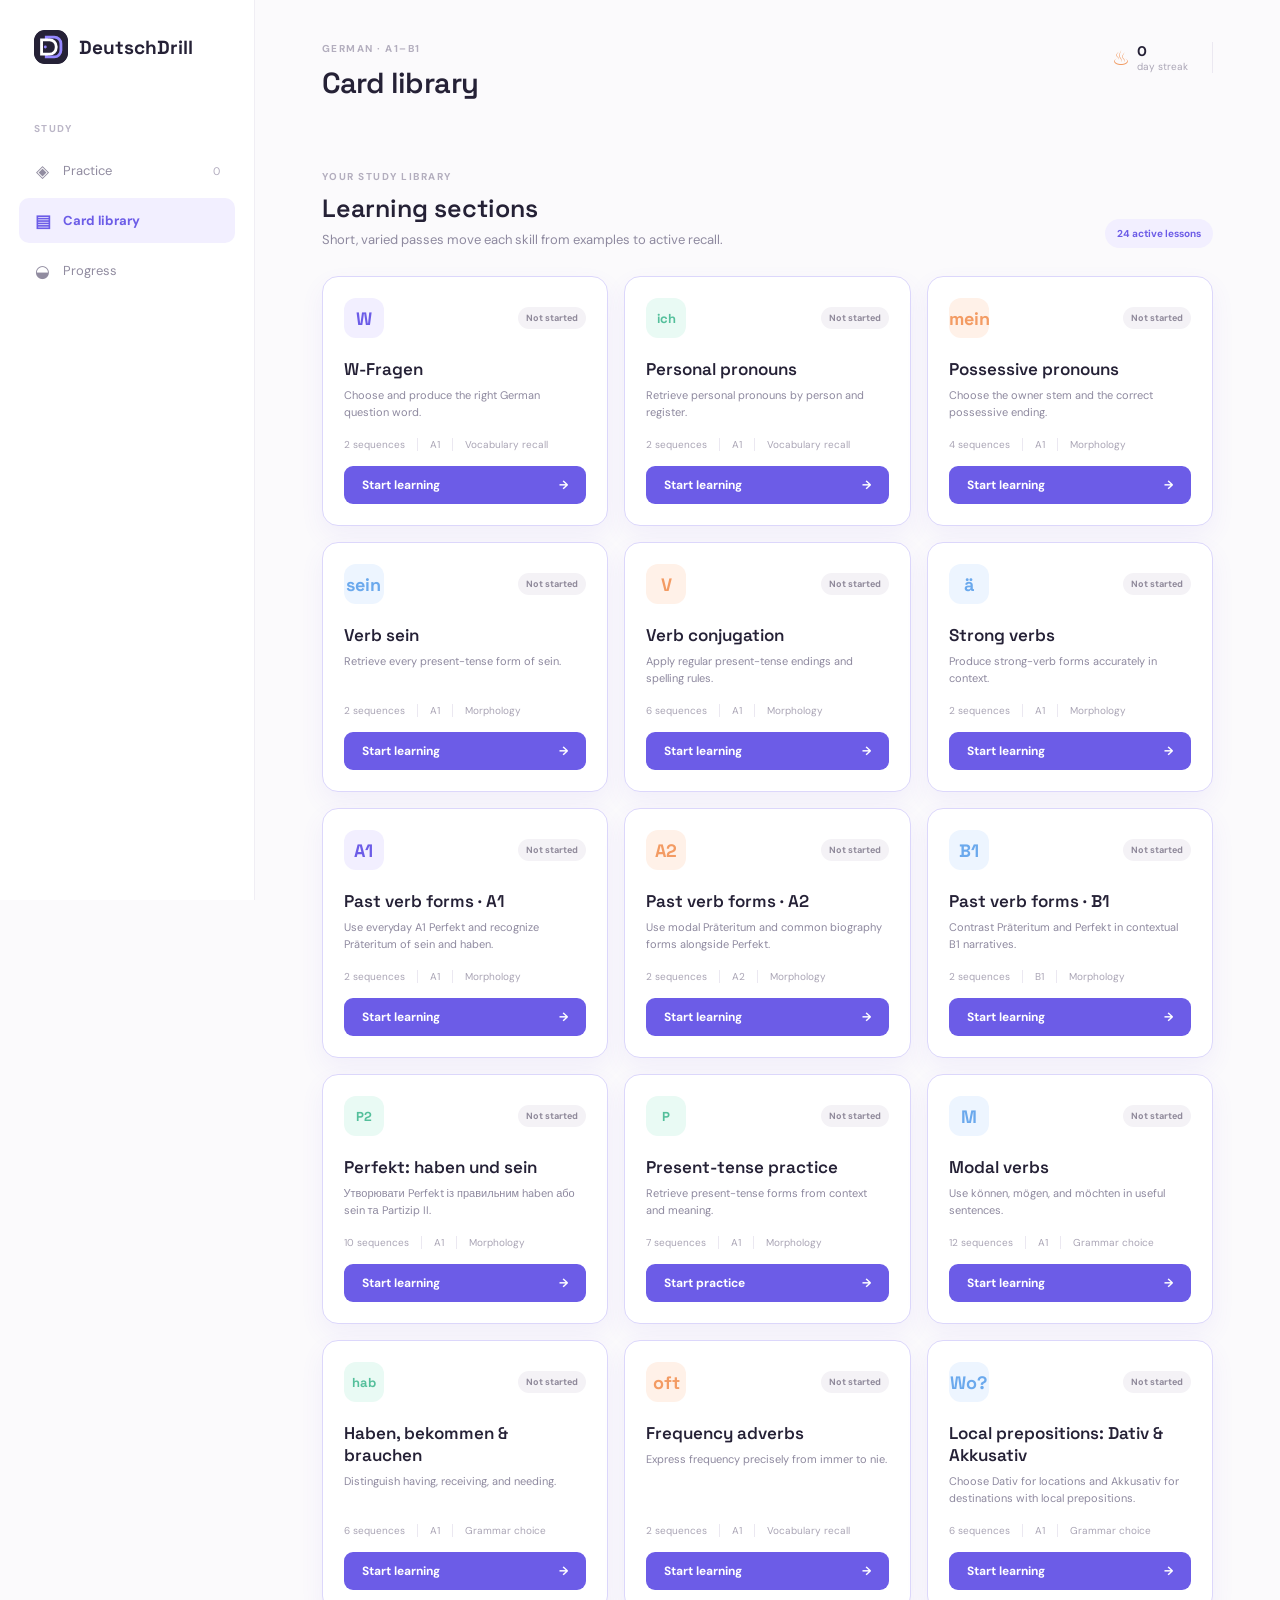
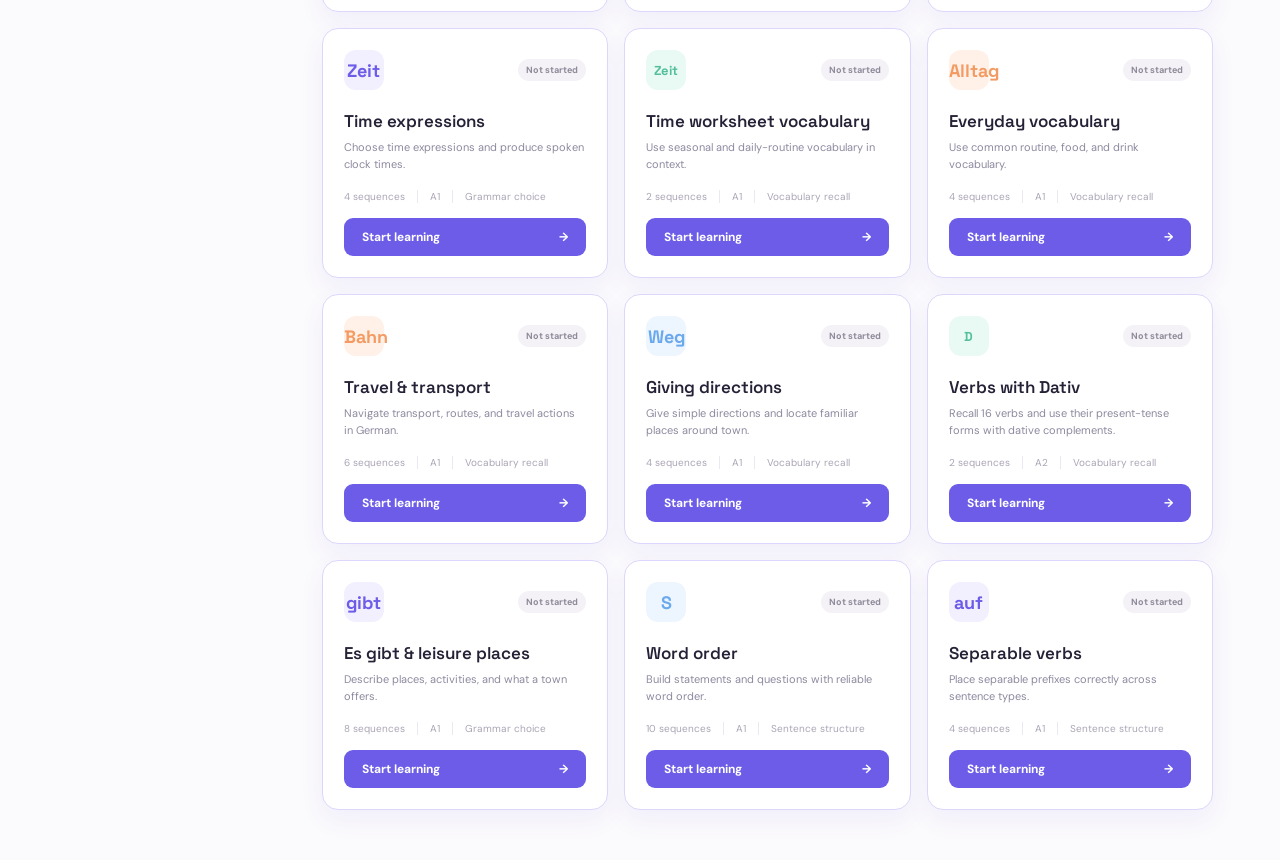
==== index.html @ e643581a "Implement focused lesson workspace Put cards first with compact lesson context, collapsible rules an" ====
<!doctype html>
<html lang="en">
<head>
  <meta charset="UTF-8">
  <meta name="viewport" content="width=device-width, initial-scale=1.0">
  <title>DeutschDrill · German recall practice</title>
  <link rel="icon" href="assets/deutschdrill-mark.svg" type="image/svg+xml">
  <link rel="preconnect" href="https://fonts.googleapis.com">
  <link rel="preconnect" href="https://fonts.gstatic.com" crossorigin>
  <link href="https://fonts.googleapis.com/css2?family=DM+Sans:wght@400;500;600;700&family=Space+Grotesk:wght@500;600;700&display=swap" rel="stylesheet">
  <link rel="stylesheet" href="styles.css">
  <link rel="stylesheet" href="lesson-journey.css">
</head>
<body>
  <div class="app-shell">
    <aside class="sidebar">
      <a class="brand" href="#" aria-label="DeutschDrill home">
        <img class="brand-mark" src="assets/deutschdrill-mark.svg" alt="">
        <span>DeutschDrill</span>
      </a>
      <div class="sidebar-label">Study</div>
      <nav class="nav">
        <button class="nav-item" data-view="practice"><span class="nav-icon">◈</span> Practice <span class="nav-count">0</span></button>
        <button class="nav-item active" data-view="library"><span class="nav-icon">▤</span> Card library</button>
        <button class="nav-item" data-view="progress"><span class="nav-icon">◒</span> Progress</button>
      </nav>
    </aside>

    <main class="main-content">
      <header class="topbar">
        <div>
          <p class="eyebrow">GERMAN · A1–B1</p>
          <h1 id="page-title" tabindex="-1">Card library</h1>
        </div>
        <div class="top-actions">
          <div class="streak"><span>♨</span><strong id="streak">0</strong><small>day streak</small></div>
        </div>
      </header>
      <p class="sync-status" id="sync-status" role="status" aria-live="polite" hidden></p>

      <section id="practice-view" class="view hidden">
        <!-- Focus room: the card leads; lesson context stays compact, with optional
             rules and chapter navigation. All lessons share the same study flow. -->
        <header class="lesson-topbar">
          <a class="brand" id="lesson-home" href="#" aria-label="DeutschDrill card library">
            <img class="brand-mark" src="assets/deutschdrill-mark.svg" alt="">
            <span>DeutschDrill</span>
          </a>
          <div class="lesson-identity">
            <h1 id="deck-label">W-Fragen</h1>
            <p id="lesson-chapter-count"></p>
          </div>
          <button class="lesson-library-button" id="lesson-library" type="button"><span aria-hidden="true">←</span> Library</button>
        </header>
        <div class="lesson-focus">
          <header class="lesson-journey" aria-label="Lesson progress">
            <div class="journey-top">
              <h2 id="lesson-path-title"><span id="lesson-chapter-label"></span></h2>
              <span class="lesson-phase" id="lesson-phase-label"></span>
            </div>
            <p id="stage-objective"></p>
          </header>
          <section class="card-stage" aria-label="Current card">
            <div class="card-toolbar">
              <div class="journey-card-progress">
                <span id="session-progress-label">Card 0 of 0</span>
                <div class="progress-track" role="progressbar" aria-labelledby="session-progress-label" aria-valuemin="0" aria-valuemax="12" aria-valuenow="0"><i id="session-progress"></i></div>
              </div>
              <p class="journey-tally" id="lesson-step-count"></p>
            </div>
            <article class="flashcard" id="flashcard" tabindex="0" aria-label="Flashcard">
              <div class="card-top">
                <span id="category-label">QUESTION WORD</span>
                <div class="card-tools">
                  <button class="guide-toggle" id="guide-toggle" type="button" aria-controls="deck-guide" aria-expanded="false" hidden><span id="deck-guide-toggle-label">Rules</span><span class="guide-chevron" aria-hidden="true">+</span></button>
                  <button class="bookmark" id="bookmark" type="button" aria-label="Bookmark card" aria-pressed="false">♡</button>
                </div>
              </div>
              <section class="deck-guide" id="deck-guide" hidden aria-labelledby="deck-guide-title">
                <details id="deck-guide-disclosure">
                  <summary class="guide-summary" tabindex="-1">Rules</summary>
                  <div class="guide-content">
                    <span class="guide-title" id="deck-guide-title" role="heading" aria-level="3"></span>
                    <p class="guide-intro" id="deck-guide-intro"></p>
                    <p class="guide-answer-note" id="guide-answer-note" hidden>Examples that reveal this answer are hidden until you check.</p>
                    <div class="guide-rules-heading">
                      <span>Основні правила</span>
                      <span class="guide-rule-count" id="deck-guide-count"></span>
                    </div>
                    <ul id="deck-guide-rules" aria-label="Основні граматичні правила"></ul>
                  </div>
                </details>
              </section>
              <div class="card-body">
                <div class="w-badge" id="w-badge" hidden></div>
                <figure class="location-illustration" id="location-illustration" hidden aria-hidden="true">
                  <svg id="location-illustration-art" viewBox="0 0 240 128" focusable="false"></svg>
                </figure>
                <h3 id="question-word">Warum?</h3>
                <p class="translation" id="translation">Why?</p>
                <p class="prompt-support" id="prompt-support" hidden></p>
                <p class="feedback-outcome" id="feedback-outcome" hidden role="status" aria-live="polite">
                  <strong id="feedback-title"></strong>
                  <span id="feedback-detail"></span>
                </p>
                <div class="original-question" id="original-question" hidden>
                  <span class="answer-label">Original prompt</span>
                  <strong id="original-question-text"></strong>
                </div>
                <div class="answer" id="answer">
                  <details class="feedback-context" id="feedback-context">
                    <summary><span class="answer-label" id="example-label">Example sentence</span><span class="context-action" aria-hidden="true">Show</span></summary>
                    <div class="answer-content">
                      <small class="answer-meaning" id="answer-translation"></small>
                      <strong id="example">Warum fährst du heute mit dem Bus?</strong>
                      <small id="example-translation">Чому ти сьогодні їдеш автобусом?</small>
                    </div>
                  </details>
                </div>
                <div class="verification-panel" id="verification-panel">
                  <label class="answer-label" id="verification-label" for="verification-input">Write the German answer</label>
                  <div class="correction-display" id="correction-display" hidden aria-label="Answer corrections">
                    <span class="answer-label">Your answer</span>
                    <div class="correction-text" id="correction-text"></div>
                  </div>
                  <input id="verification-input" type="text" autocomplete="off" placeholder="Type the German answer...">
                  <button class="check-button" id="check-button" type="button">Check answer</button>
                  <p class="verification-feedback" id="verification-feedback" role="status"></p>
                  <p class="feedback-explanation" id="feedback-explanation" hidden></p>
                </div>
              </div>
              <div class="flip-hint" id="flip-hint"><span>→</span> Example sentence shown below</div>
            </article>
            <div class="study-actions" id="study-actions">
              <button class="previous-button" id="previous-button" type="button"><span aria-hidden="true">←</span> Previous</button>
              <button class="continue-button" id="continue-button" type="button">Next card <span>→</span></button>
            </div>
            <p class="keyboard-hint" id="lesson-keyboard-hint"></p>
            <details class="lesson-outline" id="lesson-outline">
              <summary>Lesson outline <span id="lesson-outline-count"></span><span class="outline-chevron" aria-hidden="true">+</span></summary>
              <ol class="journey-rail" id="lesson-steps" aria-label="Lesson chapters"></ol>
              <div class="practice-portion" id="practice-portion" hidden>
                <span id="practice-portion-note"></span>
                <button id="new-practice-portion" type="button">New pass <span aria-hidden="true">↻</span></button>
              </div>
            </details>
          </section>
        </div>
      </section>

      <section id="library-view" class="view">
        <div class="library-header"><div><p class="eyebrow">YOUR STUDY LIBRARY</p><h2>Learning sections</h2><p>Short, varied passes move each skill from examples to active recall.</p></div><span class="library-total" id="library-total"></span></div>
        <div class="section-grid" id="section-grid"></div>
      </section>
      <section id="progress-view" class="view hidden" aria-labelledby="progress-heading">
        <div class="progress-header">
          <div>
            <p class="eyebrow">YOUR LEARNING RHYTHM</p>
            <h2 id="progress-heading">Progress overview</h2>
            <p>Use your last practice and accuracy to choose what to retrieve again.</p>
          </div>
        </div>
        <div class="progress-metrics" aria-label="Overall progress">
          <article><strong id="progress-accuracy">0%</strong><span>overall accuracy</span></article>
          <article><strong id="progress-streak">0</strong><span>day streak</span></article>
          <article><strong id="progress-reviewed">0</strong><span>answers this week</span></article>
        </div>
        <section class="review-focus" aria-labelledby="review-focus-heading">
          <div>
            <p class="eyebrow">RETRIEVAL PRACTICE</p>
            <h3 id="review-focus-heading">Choose your next review</h3>
            <p id="review-focus-message"></p>
          </div>
          <button class="primary-button" id="review-focus-button" type="button"></button>
        </section>
        <section class="lesson-progress-section" aria-labelledby="lesson-progress-heading">
          <div class="progress-section-heading">
            <div><p class="eyebrow">BY LESSON</p><h3 id="lesson-progress-heading">Your lesson history</h3></div>
            <span id="lesson-history-note"></span>
          </div>
          <div class="lesson-progress-list" id="lesson-progress-list"></div>
        </section>
        <aside class="progress-method" aria-labelledby="progress-method-heading">
          <span aria-hidden="true">✦</span>
          <div><h3 id="progress-method-heading">Study smarter</h3><p>Prioritize a short test on the lesson with the lowest accuracy, then mix in one stronger lesson. Spaced retrieval and interleaving strengthen recall better than rereading.</p></div>
        </aside>
      </section>
    </main>
  </div>
  <div class="celebration" id="celebration" hidden role="dialog" aria-modal="true" aria-labelledby="celebration-title" aria-describedby="celebration-message">
    <div class="celebration-card" tabindex="-1">
      <span class="celebration-icon">✦</span>
      <strong id="celebration-title">Sequence complete!</strong>
      <span id="celebration-message">Great work — every card is done.</span>
      <span class="completion-stats" id="completion-stats"></span>
      <div class="completion-actions">
        <button class="primary-button" id="completion-primary" type="button"></button>
        <button class="secondary-button" id="completion-secondary" type="button">Repeat with new examples</button>
        <button class="text-button" id="completion-library" type="button">Return to library</button>
      </div>
    </div>
    <div class="confetti" id="confetti" aria-hidden="true"></div>
  </div>
  <script src="script.js"></script>
  <script src="app.js"></script>
</body>
</html>
---- styles.css ----
:root{--ink:#252136;--muted:#8e899f;--line:#ebe8f1;--purple:#6c5ce7;--lavender:#f2efff;--orange:#f39b63;--green:#54bf9b;--blue:#6ba9ed}
*{box-sizing:border-box}body{margin:0;background:#fbfafc;color:var(--ink);font-family:"DM Sans",sans-serif}button{font:inherit;border:0;background:none;color:inherit;cursor:pointer}.app-shell{display:flex;min-height:100vh}.sidebar{width:255px;background:#fff;border-right:1px solid #f0eef4;padding:30px 19px 20px;display:flex;flex-direction:column;flex-shrink:0}.brand{display:flex;align-items:center;gap:11px;text-decoration:none;color:var(--ink);font:700 19px "Space Grotesk";margin:0 15px 58px}.brand-mark{background:var(--ink);color:#fff;width:34px;height:34px;border-radius:11px;display:grid;place-items:center;font-size:20px}.brand-mark span{color:#9587ff}.sidebar-label{font-size:10px;letter-spacing:1.3px;color:#bbb6c7;font-weight:700;margin:0 15px 13px;text-transform:uppercase}.nav{display:grid;gap:5px}.nav-item,.deck-item{height:45px;display:flex;align-items:center;gap:12px;padding:0 15px;border-radius:10px;color:#918ca0;font-size:13px;text-align:left}.nav-item.active{background:var(--lavender);color:var(--purple);font-weight:700}.nav-icon{font-size:17px;width:17px;text-align:center}.nav-count{margin-left:auto;color:#b3adbf;font-size:11px}.decks-label{margin-top:40px}.deck-list{display:grid;gap:6px}.deck-item{padding-left:15px;gap:10px}.deck-item.active{color:var(--ink);font-weight:600}.deck-item span{margin-left:auto;color:#b5b0bd;font-size:11px}.dot{width:8px;height:8px;border-radius:50%;display:inline-block;flex:none}.dot-purple{background:#8174ed}.dot-orange{background:var(--orange)}.dot-blue{background:var(--blue)}.dot-green{background:var(--green)}.sidebar-tip{background:#faf8ff;border:1px solid #eeeaff;border-radius:14px;padding:15px 14px;margin:42px 7px 22px;color:#6f6a7f}.tip-icon{color:#9587f1;font-size:18px;margin-bottom:8px}.sidebar-tip strong{font-size:12px}.sidebar-tip p{font-size:11px;line-height:1.45;margin:5px 0 0;color:#aaa5b5}.profile{border-top:1px solid var(--line);padding:18px 7px 0;display:flex;align-items:center;gap:10px;margin-top:auto}.avatar{background:#f6b48d;color:#fff;width:32px;height:32px;border-radius:50%;display:grid;place-items:center;font-size:11px;font-weight:700}.profile strong{display:block;font-size:12px}.profile small{font-size:10px;color:#aaa5b5}.more{margin-left:auto;color:#aaa5b5;letter-spacing:2px}.main-content{width:min(1220px,calc(100% - 255px));margin:0 auto;padding:42px 5.2vw 50px}.topbar{display:flex;justify-content:space-between;align-items:flex-start}.eyebrow{font-size:10px;letter-spacing:1.5px;color:#b3aebe;font-weight:700;margin:0 0 9px}.topbar h1{font:600 29px "Space Grotesk";margin:0;letter-spacing:-.6px}.top-actions{display:flex;align-items:center;gap:24px}.streak{display:grid;grid-template-columns:auto auto;column-gap:7px;align-items:center;border-right:1px solid var(--line);padding-right:24px}.streak span{color:#f19a62;font-size:20px;grid-row:span 2}.streak strong{font-size:14px}.streak small{color:#aaa5b5;font-size:10px}.icon-button{position:relative;font-size:22px;color:#aaa5b5}.icon-button b{position:absolute;background:#ee8872;width:5px;height:5px;border-radius:50%;right:0;top:2px}.avatar.small{border:0;width:35px;height:35px}#practice-view{margin-top:28px}.progress-track{height:5px;border-radius:8px;background:#eeecf4;overflow:hidden}.progress-track i{display:block;width:0;height:100%;background:var(--purple);border-radius:8px;transition:width .3s}.study-grid{display:grid;grid-template-columns:minmax(0,1fr) 270px;gap:75px;align-items:start}.stage-tools{display:flex;align-items:center;gap:10px}.direction-select{border:1px solid #e1ddef;border-radius:8px;padding:7px 8px;color:#7367d5;background:#fff;font:600 10px "DM Sans";outline:none}.mode-toggle{border:1px solid #dcd7fb;border-radius:8px;padding:7px 10px;color:var(--purple);font-size:10px;font-weight:700}.mode-toggle.active{background:var(--purple);color:#fff}.pill{background:var(--lavender);color:#7367d5;border-radius:20px;padding:7px 11px;font-size:11px;font-weight:700;display:flex;align-items:center;gap:7px}.card-number{font:600 13px "Space Grotesk";color:#6d6780}.card-number em{font-style:normal;color:#b8b3c0;font-weight:500}.flashcard{background:white;border:1px solid #ece9f1;border-radius:19px;min-height:390px;box-shadow:0 12px 35px rgba(55,41,87,.04);padding:25px 29px 19px;display:flex;flex-direction:column;outline:none;transition:transform .2s}.flashcard:focus{border-color:#c8c0fa}.flashcard:focus-visible,.rating-buttons button:focus-visible,.check-button:focus-visible,.mode-toggle:focus-visible,.direction-select:focus-visible{outline:3px solid #c9c1ff;outline-offset:3px}.flashcard.flipped .answer{opacity:1;transform:translateY(0)}.flashcard.flipped .flip-hint{color:var(--purple)}.card-top{display:flex;justify-content:space-between;color:#b5afbf;font-size:10px;letter-spacing:1.2px;font-weight:700}.bookmark{font-size:22px;line-height:10px;color:#bbb5c6;cursor:pointer}.bookmark.saved{color:var(--purple)}.card-body{text-align:center;margin:auto 0}.w-badge{background:#f0edff;color:#796be4;width:45px;height:45px;border-radius:14px;display:grid;place-items:center;font:700 22px "Space Grotesk";margin:0 auto 18px}.card-body h3{font:600 38px "Space Grotesk";margin:0 0 6px;letter-spacing:-1.2px}.translation{color:#aaa5b5;margin:0;font-size:14px}.answer{opacity:0;transform:translateY(8px);transition:.25s;margin:23px auto 0;border-top:1px solid #f0eef3;padding-top:17px;max-width:390px}.answer-label{font-size:10px;text-transform:uppercase;letter-spacing:1px;color:#b3acbf;display:block;margin-bottom:8px}.answer strong{display:block;font-size:14px;font-weight:600}.answer small{display:block;color:#aaa5b5;font-size:11px;margin-top:5px}.verification-panel{display:none;margin:23px auto 0;border-top:1px solid #f0eef3;padding-top:17px;max-width:390px}.verification-panel.visible{display:block}.verification-panel input{display:block;width:100%;border:1px solid #e4e0eb;border-radius:8px;padding:10px 11px;color:var(--ink);font:13px "DM Sans";outline:none}.verification-panel input:focus{border-color:#a69bf1}.check-button{margin-top:9px;background:var(--purple);color:#fff;border-radius:8px;padding:9px 14px;font-size:11px;font-weight:700}.verification-feedback{min-height:16px;margin:9px 0 0;font-size:11px;font-weight:600}.verification-feedback.correct{color:#238d68;background:#e7faf2;border:1px solid #b8ecd8;border-radius:9px;padding:11px 12px;box-shadow:0 4px 12px rgba(84,191,155,.14)}.verification-feedback.incorrect{color:#df796c;background:#fff1ee;border:1px solid #f5d0c8;border-radius:9px;padding:9px 12px}.flip-hint{border-top:1px solid #f4f2f6;padding-top:17px;text-align:center;color:#bbb5c5;font-size:11px}.flip-hint span{font-size:17px;vertical-align:-1px;margin-right:5px}.flip-hint kbd{float:right}.rating{text-align:center;margin-top:24px}.rating>p{color:#aaa5b5;font-size:11px;margin:0 0 11px}.rating-buttons{display:flex;gap:9px;justify-content:center}.rating-buttons button{background:#fff;border:1px solid var(--line);border-radius:10px;width:88px;height:62px;display:grid;grid-template-columns:22px 1fr;align-items:center;text-align:left;padding:7px 9px;transition:.2s}.rating-buttons button:hover{border-color:#c4bdf7;transform:translateY(-2px)}.rating-buttons span{grid-row:span 2;font-size:17px;color:#a19baa}.rating-buttons strong{font-size:11px}.rating-buttons small{color:#b4aebc;font-size:9px}.keyboard-hint{text-align:center;color:#aaa5b5;font-size:10px;margin-top:24px}.keyboard-hint kbd,.flip-hint kbd{border:1px solid #e3e0e8;border-radius:4px;padding:2px 5px;margin:0 5px;color:#9e98aa;font-size:9px}.insights{padding-top:0}.section-title{display:flex;align-items:center;justify-content:space-between;margin:0 0 14px}.section-title h3{font:600 14px "Space Grotesk";margin:0}.section-title button{color:#aaa5b5;font-size:10px}.stats-card,.activity-card{background:#fff;border:1px solid #eeeaf2;border-radius:14px;padding:16px;margin-bottom:30px}.stat{display:flex;align-items:center;gap:12px;padding:8px 0}.stat+.stat{border-top:1px solid #f2f0f5}.stat-icon{width:31px;height:31px;border-radius:10px;display:grid;place-items:center;font-size:15px}.stat-icon.purple{background:#f0edff;color:var(--purple)}.stat-icon.orange{background:#fff1e8;color:var(--orange)}.stat-icon.green{background:#e9faf4;color:var(--green)}.stat strong{font:600 16px "Space Grotesk";display:block}.stat small{font-size:10px;color:#aaa5b5}.chart-labels{display:flex;justify-content:space-between;align-items:end}.chart-labels span{font-size:11px;color:#aaa5b5}.chart-labels strong{font:600 21px "Space Grotesk"}.chart-labels small{font:400 10px "DM Sans";color:#aaa5b5}.chart{height:115px;display:flex;align-items:end;justify-content:space-around;padding-top:18px;gap:7px}.bar{width:14px;height:8%;min-height:4px;background:#e6e2fb;border-radius:5px 5px 2px 2px;position:relative;transition:height .25s}.bar.today{background:var(--purple)}.bar i{position:absolute;top:calc(100% + 8px);left:50%;transform:translateX(-50%);font-style:normal;font-size:8px;color:#b0aab7}.activity-card{padding-bottom:30px}.tip-card{display:flex;gap:12px;background:#fff8ef;border-radius:13px;padding:15px 14px}.tip-card>span{color:#f1a264;font-size:18px}.tip-card strong{font-size:11px}.tip-card p{margin:4px 0 0;color:#9d938c;font-size:10px;line-height:1.45}.hidden{display:none!important}.empty-view{background:#fff;border:1px solid var(--line);border-radius:20px;text-align:center;padding:100px 20px;margin-top:70px}.big-icon{display:grid;place-items:center;margin:auto;width:55px;height:55px;border-radius:16px;background:var(--lavender);color:var(--purple);font-size:25px}.empty-view h2{font:600 25px "Space Grotesk";margin:18px 0 8px}.empty-view p{color:var(--muted);font-size:13px}.primary-button{background:var(--purple);color:#fff;padding:11px 18px;border-radius:9px;font-size:12px;font-weight:700;margin-top:14px}.progress-summary{margin:25px auto 0;background:var(--lavender);width:120px;padding:15px;border-radius:12px}.progress-summary strong{display:block;font:700 24px "Space Grotesk";color:var(--purple)}.progress-summary span{font-size:10px;color:var(--muted)}@media(max-width:900px){.sidebar{width:205px}.main-content{width:calc(100% - 205px);padding:30px}.study-grid{gap:25px}}@media(max-width:700px){.sidebar{display:none}.main-content{width:100%;padding:25px 18px}.topbar h1{font-size:24px}.top-actions{gap:10px}.streak{padding-right:10px}.welcome-row{margin:45px 0 25px;display:block}.study-grid{display:block}.insights{margin-top:40px}.rating-buttons{gap:5px}.rating-buttons button{width:74px}.keyboard-hint{display:none}}
.library-header{display:flex;justify-content:space-between;align-items:end;margin:69px 0 28px}.library-header h2{font:600 25px "Space Grotesk";margin:0 0 7px}.library-header p:not(.eyebrow){font-size:13px;color:var(--muted);margin:0}.library-total{background:var(--lavender);color:var(--purple);border-radius:20px;padding:8px 12px;font-size:10px;font-weight:700}.section-grid{display:grid;grid-template-columns:repeat(3,minmax(0,1fr));gap:16px}.library-section{background:#fff;border:1px solid var(--line);border-radius:16px;padding:21px;min-height:0;display:flex;flex-direction:column}.library-section.featured{border-color:#dcd7fb;box-shadow:0 10px 25px rgba(108,92,231,.07)}.section-card-top{display:flex;align-items:center;justify-content:space-between}.section-icon{width:40px;height:40px;border-radius:12px;display:grid;place-items:center;font:700 18px "Space Grotesk"}.section-icon.purple{background:var(--lavender);color:var(--purple)}.section-icon.orange{background:#fff1e8;color:var(--orange)}.section-icon.blue{background:#edf5ff;color:var(--blue)}.available-badge,.soon-badge{font-size:9px;font-weight:700;border-radius:12px;padding:5px 8px}.available-badge{background:#e7faf2;color:#3caa83}.soon-badge{background:#f4f2f6;color:#aaa5b5}.library-section h3{font:600 17px "Space Grotesk";margin:20px 0 7px}.library-section p{color:var(--muted);font-size:11px;line-height:1.5;margin:0}.section-meta{display:flex;gap:12px;color:#aaa5b5;font-size:10px;margin-top:18px;padding-top:0}.section-meta span+span{border-left:1px solid var(--line);padding-left:12px}.library-section .primary-button{display:flex;justify-content:space-between;align-items:center;width:100%;margin-top:15px}.secondary-button{width:100%;background:#f6f4f8;color:#b4afbd;border-radius:9px;padding:11px 12px;font-size:11px;font-weight:700;margin-top:15px}@media(max-width:900px){.sidebar{width:205px}.main-content{width:calc(100% - 205px);padding:30px}.study-grid{gap:25px}}@media(max-width:700px){.sidebar{display:none}.main-content{width:100%;padding:25px 18px}.topbar h1{font-size:24px}.top-actions{gap:10px}.streak{padding-right:10px}.study-grid{display:block}.insights{margin-top:40px}.rating-buttons{gap:5px}.rating-buttons button{width:74px}.keyboard-hint{display:none}}
.progress-header{margin:55px 0 24px}.progress-header h2,.progress-section-heading h3{font:600 25px "Space Grotesk";margin:0 0 7px}.progress-header p:not(.eyebrow){margin:0;color:var(--muted);font-size:13px}.progress-metrics{display:grid;grid-template-columns:repeat(3,minmax(0,1fr));gap:14px}.progress-metrics article,.lesson-progress-card{background:#fff;border:1px solid var(--line);border-radius:15px}.progress-metrics article{padding:20px}.progress-metrics strong{display:block;font:600 28px "Space Grotesk";color:var(--purple)}.progress-metrics span{display:block;margin-top:4px;color:var(--muted);font-size:11px}.review-focus{display:flex;align-items:center;justify-content:space-between;gap:24px;margin:24px 0 34px;padding:22px 24px;background:linear-gradient(120deg,#f5f2ff,#fff);border:1px solid #ddd7fb;border-radius:17px}.review-focus h3{margin:0 0 5px;font:600 18px "Space Grotesk"}.review-focus p:not(.eyebrow){max-width:640px;margin:0;color:#706a7f;font-size:12px;line-height:1.5}.review-focus .primary-button{flex:none;margin:0;white-space:nowrap}.lesson-progress-section{margin-bottom:24px}.progress-section-heading{display:flex;align-items:end;justify-content:space-between;gap:16px;margin-bottom:14px}.progress-section-heading h3{font-size:18px}.progress-section-heading>span{color:#aaa4b5;font-size:10px;font-weight:600;text-align:right}.lesson-progress-list{display:grid;gap:10px}.lesson-progress-card{display:grid;grid-template-columns:minmax(180px,1fr) minmax(190px,auto) auto;align-items:center;gap:24px;padding:17px 19px}.lesson-progress-card h4{margin:0 0 4px;font:600 15px "Space Grotesk"}.lesson-last-practice{color:var(--muted);font-size:10px}.lesson-progress-details{display:grid;grid-template-columns:auto auto;column-gap:7px;align-items:baseline;min-width:190px}.lesson-progress-details strong{grid-row:span 2;font:600 22px "Space Grotesk";color:var(--purple)}.lesson-progress-details span{color:var(--muted);font-size:10px}.lesson-review-button{padding:8px 11px;border:1px solid #dcd7fb;border-radius:8px;color:var(--purple);font-size:10px;font-weight:700;white-space:nowrap}.lesson-review-button:hover{background:var(--lavender)}.lesson-review-button:focus-visible,.review-focus .primary-button:focus-visible{outline:3px solid #c9c1ff;outline-offset:3px}.progress-method{display:flex;gap:12px;padding:17px 18px;background:#fff8ef;border-radius:14px;color:#9d938c}.progress-method>span{color:#f1a264;font-size:19px}.progress-method h3{margin:0 0 3px;color:#695f57;font-size:12px}.progress-method p{margin:0;font-size:11px;line-height:1.5}@media(max-width:700px){.progress-header{margin-top:40px}.progress-metrics{grid-template-columns:1fr}.review-focus{display:block}.review-focus .primary-button{margin-top:14px}.progress-section-heading{align-items:start;display:block}.progress-section-heading>span{display:block;margin-top:5px;text-align:left}.lesson-progress-card{grid-template-columns:1fr;gap:12px}.lesson-progress-details{min-width:0}.lesson-review-button{justify-self:start}}
.section-icon.green{background:#e9faf4;color:var(--green);font-size:13px}.available-badge,.soon-badge{font-size:9px;font-weight:700;border-radius:12px;padding:5px 8px}.available-badge{background:#e7faf2;color:#3caa83}.soon-badge{background:#f4f2f6;color:#aaa5b5}.library-section h3{font:600 17px "Space Grotesk";margin:20px 0 7px}.library-section p{color:var(--muted);font-size:11px;line-height:1.5;margin:0}.section-meta{display:flex;gap:12px;color:#aaa5b5;font-size:10px;margin-top:18px;padding-top:0}.section-meta span+span{border-left:1px solid var(--line);padding-left:12px}.library-section .primary-button{display:flex;justify-content:space-between;align-items:center;width:100%;margin-top:15px}.secondary-button{width:100%;background:#f6f4f8;color:#b4afbd;border-radius:9px;padding:11px 12px;font-size:11px;font-weight:700;margin-top:15px}@media(max-width:900px){.sidebar{width:205px}.main-content{width:calc(100% - 205px);padding:30px}.study-grid{gap:25px}}@media(max-width:700px){.sidebar{display:none}.main-content{width:100%;padding:25px 18px}.topbar h1{font-size:24px}.top-actions{gap:10px}.streak{padding-right:10px}.study-grid{display:block}.insights{margin-top:40px}.rating-buttons{gap:5px}.rating-buttons button{width:74px}.keyboard-hint{display:none}}
.review-answer-button{margin-top:8px;color:var(--purple);font-size:11px;font-weight:700;text-decoration:underline;text-underline-offset:3px}.review-answer-button[hidden]{display:none}.flip-hint span{font-size:17px;vertical-align:-1px;margin-right:5px}.flip-hint kbd{float:right}.rating{text-align:center;margin-top:24px}.rating>p{color:#aaa5b5;font-size:11px;margin:0 0 11px}.rating-buttons{display:flex;gap:9px;justify-content:center}.rating-buttons button{background:#fff;border:1px solid var(--line);border-radius:10px;width:88px;height:62px;display:grid;grid-template-columns:22px 1fr;align-items:center;text-align:left;padding:7px 9px;transition:.2s}.rating-buttons button:hover{border-color:#c4bdf7;transform:translateY(-2px)}.rating-buttons span{grid-row:span 2;font-size:17px;color:#a19baa}.rating-buttons strong{font-size:11px}.rating-buttons small{color:#b4aebc;font-size:9px}.keyboard-hint{text-align:center;color:#aaa5b5;font-size:10px;margin-top:24px}.keyboard-hint kbd,.flip-hint kbd{border:1px solid #e3e0e8;border-radius:4px;padding:2px 5px;margin:0 5px;color:#9e98aa;font-size:9px}.insights{padding-top:0;align-self:start}.section-title{display:flex;align-items:center;justify-content:space-between;margin:0 0 14px}.section-title h3{font:600 14px "Space Grotesk";margin:0}.section-title button{color:#aaa5b5;font-size:10px}.stats-card,.activity-card{background:#fff;border:1px solid #eeeaf2;border-radius:14px;padding:16px;margin-bottom:30px}.stat{display:flex;align-items:center;gap:12px;padding:8px 0}.stat+.stat{border-top:1px solid #f2f0f5}.stat-icon{width:31px;height:31px;border-radius:10px;display:grid;place-items:center;font-size:15px}.stat-icon.purple{background:#f0edff;color:var(--purple)}.stat-icon.orange{background:#fff1e8;color:var(--orange)}.stat-icon.green{background:#e9faf4;color:var(--green)}.stat strong{font:600 16px "Space Grotesk";display:block}.stat small{font-size:10px;color:#aaa5b5}.chart-labels{display:flex;justify-content:space-between;align-items:end}.chart-labels span{font-size:11px;color:#aaa5b5}.chart-labels strong{font:600 21px "Space Grotesk"}.chart-labels small{font:400 10px "DM Sans";color:#aaa5b5}.chart{height:115px;display:flex;align-items:end;justify-content:space-around;padding-top:18px;gap:7px}.bar{width:14px;background:#e6e2fb;border-radius:5px 5px 2px 2px;position:relative}.bar.today{background:var(--purple)}.bar i{position:absolute;top:calc(100% + 8px);left:50%;transform:translateX(-50%);font-style:normal;font-size:8px;color:#b0aab7}.tip-card{display:flex;gap:12px;background:#fff8ef;border-radius:13px;padding:15px 14px}.tip-card>span{color:#f1a264;font-size:18px}.tip-card strong{font-size:11px}.tip-card p{margin:4px 0 0;color:#9d938c;font-size:10px;line-height:1.45}.hidden{display:none!important}.empty-view{background:#fff;border:1px solid var(--line);border-radius:20px;text-align:center;padding:100px 20px;margin-top:70px}.big-icon{display:grid;place-items:center;margin:auto;width:55px;height:55px;border-radius:16px;background:var(--lavender);color:var(--purple);font-size:25px}.empty-view h2{font:600 25px "Space Grotesk";margin:18px 0 8px}.empty-view p{color:var(--muted);font-size:13px}.primary-button{background:var(--purple);color:#fff;padding:11px 18px;border-radius:9px;font-size:12px;font-weight:700;margin-top:14px}.progress-summary{margin:25px auto 0;background:var(--lavender);width:120px;padding:15px;border-radius:12px}.progress-summary strong{display:block;font:700 24px "Space Grotesk";color:var(--purple)}.progress-summary span{font-size:10px;color:var(--muted)}@media(max-width:900px){.sidebar{width:205px}.main-content{width:calc(100% - 205px);padding:30px}.study-grid{gap:25px}}@media(max-width:700px){.sidebar{display:none}.main-content{width:100%;padding:25px 18px}.topbar h1{font-size:24px}.top-actions{gap:10px}.streak{padding-right:10px}.welcome-row{margin:45px 0 25px;display:block}.study-grid{display:block}.insights{margin-top:40px}.rating-buttons{gap:5px}.rating-buttons button{width:74px}.keyboard-hint{display:none}}
 .activity-card{padding-bottom:42px}
.celebration{position:fixed;inset:0;z-index:20;display:grid;place-items:center;background:rgba(37,33,54,.2);backdrop-filter:blur(4px);overflow:hidden}.celebration[hidden]{display:none}.celebration-card{position:relative;z-index:1;display:grid;gap:8px;min-width:270px;padding:28px 34px;border:1px solid rgba(255,255,255,.8);border-radius:20px;background:rgba(255,255,255,.94);box-shadow:0 20px 60px rgba(37,33,54,.2);text-align:center;animation:celebration-pop .55s cubic-bezier(.2,.8,.2,1) both}.celebration-card strong{font:600 22px "Space Grotesk"}.celebration-card>span:last-child{color:var(--muted);font-size:12px}.celebration-icon{display:grid;place-items:center;width:50px;height:50px;margin:0 auto 4px;border-radius:15px;background:var(--lavender);color:var(--purple);font-size:27px;animation:celebration-spin 1.1s ease-out both}.confetti{position:absolute;inset:0;pointer-events:none}.confetti-piece{position:absolute;top:-20px;left:var(--left);width:8px;height:14px;border-radius:2px;background:var(--color);opacity:0;animation:confetti-fall var(--duration) linear var(--delay) both;transform:rotate(var(--rotation))}@keyframes celebration-pop{from{opacity:0;transform:translateY(18px) scale(.9)}to{opacity:1;transform:translateY(0) scale(1)}}@keyframes celebration-spin{from{transform:rotate(-25deg) scale(.7)}to{transform:rotate(0) scale(1)}}@keyframes confetti-fall{0%{opacity:1;transform:translate3d(0,0,0) rotate(0)}100%{opacity:0;transform:translate3d(0,115vh,0) rotate(540deg)}}@media(prefers-reduced-motion:reduce){.celebration-card,.celebration-icon,.confetti-piece{animation-duration:.01ms!important;animation-iteration-count:1}}
.original-question{margin:17px auto 0;border-top:1px solid #f0eef3;padding-top:12px;max-width:390px}.original-question strong{display:block;font-size:14px;font-weight:600}
.deck-guide{position:relative;margin:0 0 18px;padding:22px 24px 21px;background:linear-gradient(135deg,#fff 0%,#fbfaff 100%);border:1px solid #e3def8;border-radius:18px;box-shadow:0 10px 28px rgba(108,92,231,.07);overflow:hidden}
.deck-guide::before{content:"";position:absolute;inset:0 auto 0 0;width:4px;background:linear-gradient(180deg,var(--purple),#9d92f2)}
.guide-heading{display:flex;align-items:center;gap:12px}
.guide-icon{display:grid;place-items:center;width:38px;height:38px;flex:none;border-radius:12px;background:var(--lavender);color:var(--purple);font-size:18px}
.guide-heading .eyebrow{margin:0 0 5px;color:#887be0;font-size:9px}
.deck-guide h2{margin:0;font:600 19px "Space Grotesk";letter-spacing:-.35px}
.guide-intro{max-width:650px;margin:16px 0 18px;color:#716b7e;font-size:12px;line-height:1.6}
.guide-rules-heading{display:flex;align-items:center;justify-content:space-between;margin-bottom:9px;color:#716b7e;font-size:10px;font-weight:700;letter-spacing:.7px;text-transform:uppercase}
.guide-rule-count{color:#aaa5b5;font-size:9px;font-weight:600;letter-spacing:0;text-transform:none}
#deck-guide-rules{display:grid;gap:8px;margin:0;padding:0;list-style:none}
#deck-guide-rules li{display:grid;grid-template-columns:28px minmax(0,1fr);align-items:start;gap:10px;padding:11px 12px;border:1px solid #eeeaf8;border-radius:11px;background:rgba(255,255,255,.78);color:#5f596c;font-size:11px;line-height:1.55}
.guide-rule-number{display:grid;place-items:center;width:25px;height:25px;border-radius:8px;background:#f0edff;color:var(--purple);font:700 10px "Space Grotesk"}
.guide-rule-text{padding-top:3px}
.guide-rule-text{display:grid;gap:5px;padding-top:1px}
.guide-rule-title{color:var(--ink);font-size:11px;font-weight:700}
.guide-rule-detail{color:#716b7e}
.guide-rule-formula{display:block;width:fit-content;max-width:100%;padding:5px 8px;border:1px solid #e3def8;border-radius:7px;background:#f7f4ff;color:#6659c9;font:600 10px/1.45 "DM Sans";overflow-wrap:anywhere}
@media(max-width:700px){.deck-guide{padding:19px 17px 17px}.deck-guide h2{font-size:17px}.guide-intro{margin:14px 0 16px;font-size:11px}.guide-rule-text{padding-top:2px}}.original-question strong{display:block;font-size:14px;font-weight:600}
.deck-guide{padding:0}
.deck-guide details{width:100%}
.guide-summary{display:flex;align-items:center;gap:12px;padding:18px 24px;cursor:pointer;list-style:none}
.guide-summary::-webkit-details-marker{display:none}
.guide-summary:focus-visible{outline:3px solid #c9c1ff;outline-offset:-3px;border-radius:17px}
.guide-heading{display:grid;gap:5px;min-width:0}
.guide-heading .eyebrow{margin:0}
.guide-title{font:600 19px "Space Grotesk";letter-spacing:-.35px}
.guide-summary-action{display:flex;align-items:center;gap:8px;margin-left:auto;flex:none;color:var(--purple);font-size:10px;font-weight:700}
.guide-chevron{display:grid;place-items:center;width:24px;height:24px;border:1px solid #dcd7fb;border-radius:7px;font-size:15px;line-height:1;transition:transform .2s ease}
.deck-guide details[open] .guide-chevron{transform:rotate(180deg)}
.guide-content{padding:0 24px 21px}
.deck-guide details[open] .guide-content{border-top:1px solid #eeeaf8}
@media(max-width:700px){.guide-summary{padding:16px 17px}.guide-content{padding:0 17px 17px}.guide-title{font-size:17px}.guide-summary-action{font-size:9px}.guide-summary-action .guide-chevron{width:22px;height:22px}}
@media(prefers-reduced-motion:reduce){.guide-chevron{transition:none}}.original-question strong{display:block;font-size:14px;font-weight:600}
.deck-guide{margin:0 0 15px;padding:19px 21px;background:#fff;border:1px solid #e5e0fa;border-radius:16px;box-shadow:0 8px 24px rgba(108,92,231,.05)}.deck-guide .eyebrow{margin-bottom:6px}.deck-guide h2{margin:0 0 6px;font:600 18px "Space Grotesk"}.deck-guide>p:not(.eyebrow){margin:0;color:var(--muted);font-size:12px;line-height:1.5}.deck-guide ul{display:grid;gap:7px;margin:14px 0 0;padding:0;list-style:none}.deck-guide li{position:relative;padding-left:16px;color:#625d70;font-size:11px;line-height:1.45}.deck-guide li::before{content:"";position:absolute;top:.5em;left:0;width:6px;height:6px;background:var(--purple);border-radius:50%}.original-question strong{display:block;font-size:14px;font-weight:600}
.correction-display{margin:9px auto 0;padding:11px 12px;border:1px solid #f5d0c8;border-radius:9px;background:#fffaf8;text-align:left;max-width:390px}.correction-display[hidden]{display:none}.correction-text{color:var(--ink);font-size:14px;line-height:1.8;overflow-wrap:anywhere}.correction-token{display:inline-block}.correction-token.same{color:#686273}.correction-token.wrong{color:#d96f68;text-decoration:line-through;text-decoration-thickness:2px;text-decoration-color:#e58b82}.correction-token.right{color:#238d68;font-weight:700;text-decoration:underline;text-decoration-thickness:1px;text-underline-offset:3px}.correction-change{display:inline-flex;align-items:center;gap:5px}.correction-arrow{color:#aaa1ae;font-size:11px}.correction-legend{display:flex;gap:12px;margin-top:7px;color:#aaa5b5;font-size:9px}.legend-wrong{color:#d96f68}.legend-right{color:#238d68}
.verification-panel .answer-label[hidden],.verification-panel input[hidden]{display:none}
.sidebar{position:sticky;top:0;align-self:flex-start;height:100vh;overflow-y:auto}
.feedback-outcome{display:grid;gap:3px;max-width:390px;margin:16px auto 0;padding:12px 14px;border:1px solid;border-radius:10px;text-align:left}
.feedback-outcome[hidden]{display:none}
.feedback-outcome strong{font-size:14px}
.feedback-outcome span{font-size:11px;line-height:1.45}
.feedback-outcome.correct{background:#e7faf2;border-color:#b8ecd8;color:#238d68}
.feedback-outcome.incorrect{background:#fff1ee;border-color:#f5d0c8;color:#bd5d55}
.flashcard .original-question{display:none}
.answer{margin-top:16px;padding-top:0;border-top:0}
.feedback-context{max-width:390px;margin:0 auto;text-align:left}
.feedback-context summary{display:flex;align-items:center;justify-content:space-between;gap:12px;cursor:pointer;list-style:none}
.feedback-context summary::-webkit-details-marker{display:none}
.feedback-context summary .answer-label{margin:0;color:#817b90}
.context-action{color:var(--purple);font-size:10px;font-weight:700}
.feedback-context[open] .context-action{font-size:0}
.feedback-context[open] .context-action::after{content:"Hide";font-size:10px}
.answer-content{margin-top:9px;padding:12px;border:1px solid #ece9f1;border-radius:9px;background:#fbfafc}
.answer-content .answer-meaning{margin:0 0 8px;color:#675bc8;font-size:11px;font-weight:700}
.answer-content strong{display:block;font-size:14px;font-weight:600}
.answer-content small{display:block;margin-top:5px;color:#817b90;font-size:11px}
#question-word{white-space:pre-line;text-align:center}
#question-word .practice-prompt-instruction,#question-word .practice-prompt-target{display:block}
#question-word .practice-prompt-instruction{font-size:22px;letter-spacing:-.4px;line-height:1.25}
#question-word .practice-prompt-target{margin-top:8px}
.verification-panel{margin-top:16px}
.correction-display{margin-top:0}
.check-button{width:100%;min-height:40px;margin-top:12px}
.verification-feedback[hidden]{display:none}
.feedback-explanation{margin:10px 0 0;color:#706a7f;font-size:11px;line-height:1.5;text-align:left}
.feedback-explanation{margin:10px 0 0;padding:10px 12px;border-left:3px solid #b8ecd8;border-radius:0 8px 8px 0;background:#f4fcf8;color:#396d5c;font-size:11px;line-height:1.45;text-align:left}.feedback-explanation[hidden]{display:none}
.stage-mode{border:1px solid #dcd7fb;border-radius:20px;padding:7px 10px;color:#7367d5;background:#f8f6ff;font-size:10px;font-weight:700;white-space:nowrap}.lesson-path{margin:0 0 16px;padding:18px 22px;background:#fff;border:1px solid #e8e3fb;border-radius:16px;box-shadow:0 8px 24px rgba(108,92,231,.04)}.lesson-path-heading{display:flex;align-items:start;justify-content:space-between;gap:18px}.lesson-path-heading h2{margin:0 0 5px;font:600 17px "Space Grotesk";letter-spacing:-.3px}.lesson-path-heading p:not(.eyebrow){margin:0;color:#817b90;font-size:11px;line-height:1.45;max-width:570px}.stage-count{flex:none;background:var(--lavender);border-radius:14px;padding:6px 8px;color:var(--purple);font-size:10px;font-weight:700}.correction-display{margin-top:12px;padding:11px 12px;background:#fbfafc;border:1px solid #eeeaf2;border-radius:9px;text-align:left}.correction-text{color:#565061;font-size:12px;line-height:1.7}.correction-token.same{color:#655f70}.correction-token.wrong{color:#d86f66;text-decoration-thickness:1.5px}.correction-token.right{color:#248d68;text-decoration:none;font-weight:700;background:#e7faf2;border-radius:3px;padding:1px 3px}.correction-change{display:inline-flex;align-items:center;gap:4px}.correction-arrow{color:#a39cac}.correction-legend{display:flex;gap:12px;margin-top:9px;color:#aaa4b3;font-size:9px}.correction-legend span::before{content:"";display:inline-block;width:7px;height:7px;border-radius:50%;margin-right:4px}.legend-wrong::before{background:#df796c}.legend-right::before{background:#54bf9b}@media(max-width:700px){.lesson-path{padding:16px}.lesson-path-heading{display:block}.stage-count{display:inline-block;margin-top:10px}.stage-mode{font-size:9px}}
.mode-select{border:1px solid #e1ddef;border-radius:8px;padding:7px 8px;color:#7367d5;background:#fff;font:600 10px "DM Sans";outline:none}.mode-select:focus-visible,.continue-button:focus-visible{outline:3px solid #c9c1ff;outline-offset:3px}.study-actions{display:flex;justify-content:center;margin-top:20px}.continue-button{display:inline-flex;align-items:center;gap:20px;min-width:178px;justify-content:space-between;padding:11px 14px;border-radius:9px;background:var(--purple);color:#fff;font-size:12px;font-weight:700}.continue-button span{font-size:17px;line-height:.7}.stage-tools{justify-content:flex-end}@media(max-width:700px){.stage-tools{justify-content:flex-start;width:100%}.mode-select,.direction-select{flex:1;min-width:0}.stage-mode{display:none}}
.practice-portion{display:flex;align-items:center;justify-content:space-between;gap:14px;margin-top:14px;padding-top:13px;border-top:1px solid #eeeaf4;color:#8d869a;font-size:10px;font-weight:600}.practice-portion button{flex:none;border:1px solid #dcd7fb;border-radius:8px;padding:7px 9px;background:#f8f6ff;color:#675bc8;font-size:10px;font-weight:700}.practice-portion button:hover{border-color:#aaa0ed;background:#f1efff}.practice-portion button:focus-visible{outline:3px solid #c9c1ff;outline-offset:2px}@media(max-width:700px){.practice-portion{align-items:flex-start;line-height:1.4}.practice-portion button{white-space:nowrap}}
.study-controls{display:flex;align-items:end;gap:10px}.control-group{min-width:0;margin:0;padding:0;border:0}.control-group legend{margin:0 0 4px;padding:0;color:#a39cad;font-size:9px;font-weight:700;letter-spacing:.5px;text-transform:uppercase}.control-options{display:flex;gap:4px}.control-option{min-height:31px;padding:6px 8px;border:1px solid #e1ddef;border-radius:8px;background:#fff;color:#837b93;font-size:10px;font-weight:700;line-height:1.15;white-space:nowrap}.control-option small{display:block;margin-top:2px;color:#aaa3b3;font-size:8px;font-weight:600}.control-option span{padding:0 2px}.control-option:hover{border-color:#bdb4f4}.control-option.selected{border-color:#7367d5;background:#f1efff;color:#5f54c4}.control-option.selected small{color:#7367d5}.control-option:focus-visible{outline:3px solid #c9c1ff;outline-offset:2px}@media(max-width:700px){.study-controls{width:100%;display:grid;grid-template-columns:1fr}.control-options{width:100%}.control-option{flex:1;white-space:normal}.card-number{position:absolute;right:0;top:0}.stage-tools{position:relative;padding-top:22px}}
.control-group legend span{margin-left:3px;color:#b6b0bf;font-size:8px;font-weight:600;letter-spacing:0;text-transform:none}
.status-badge{font-size:9px;font-weight:700;border-radius:12px;padding:5px 8px;background:#f4f2f6;color:#8f899a}.status-badge.learning,.status-badge.ready{background:#fff3e9;color:#c47842}.status-badge.mastered{background:#e7faf2;color:#298c6b}.status-badge.due{background:#fff0ee;color:#d06d61}.library-section .section-meta{margin-top:auto;padding-top:18px}.library-section .primary-button{margin-top:15px}.completion-stats{display:block;margin-top:10px;color:#706a7f;font-size:12px;line-height:1.5}.completion-actions{display:grid;gap:8px;margin-top:18px}.completion-actions .primary-button,.completion-actions .secondary-button{margin:0}.completion-actions .secondary-button{color:#675bc8;background:#f1efff}.text-button{padding:7px;color:#8d869a;font-size:11px;font-weight:700}.completion-actions button:focus-visible{outline:3px solid #c9c1ff;outline-offset:2px}.celebration-card{width:min(390px,calc(100vw - 32px))}.celebration-card>strong,.celebration-card>span{display:block}.celebration-card .celebration-icon{display:grid}.flashcard.retry-card{border-color:#f1c9c3}.practice-portion-note{line-height:1.4}
.sync-status{position:fixed;right:16px;bottom:16px;z-index:30;max-width:310px;margin:0;padding:10px 13px;border:1px solid #f1c9c3;border-radius:10px;background:#fff1ee;color:#b85e54;box-shadow:0 8px 24px rgba(80,40,35,.12);font-size:11px;font-weight:700}.sync-status[hidden]{display:none}
.brand-mark{display:block;flex:none;width:34px;height:34px;border-radius:11px}
#feedback-explanation{border-left-color:#b6acef;background:#faf8ff;color:#5f5870}
.prompt-support{max-width:390px;margin:12px auto 0;padding:9px 11px;border-radius:8px;background:#f7f5fb;color:#706a7f;font-size:12px;line-height:1.45;text-align:left}
.prompt-support::before{content:attr(data-label);display:block;margin-bottom:3px;color:#9992aa;font-size:9px;font-weight:700;letter-spacing:.8px;text-transform:uppercase}
.prompt-support[hidden]{display:none}
.flashcard.long-prompt .card-body h3{font-size:26px;line-height:1.25;letter-spacing:-.5px}
.location-illustration{width:min(252px,100%);margin:12px auto 10px}.location-illustration svg{display:block;width:100%;height:auto;filter:drop-shadow(0 8px 12px rgba(78,65,130,.08))}.illustrated-card{min-height:480px}.illustrated-card .w-badge{width:fit-content;min-width:58px;padding:0 12px;font-size:16px}.scene-background{fill:#f7f5ff}.scene-shadow{fill:#dcd8eb;opacity:.55}.scene-room{fill:#fdfcff;stroke:#ded9ef;stroke-width:2.5}.scene-floor{fill:none;stroke:#bcb5d0;stroke-width:3;stroke-linecap:round}.scene-line,.scene-handle,.scene-cord,.scene-stem,.scene-plant{fill:none;stroke:#554e67;stroke-width:3;stroke-linecap:round;stroke-linejoin:round}.scene-detail,.scene-window-line{fill:none;stroke:#9a92b1;stroke-width:2.4;stroke-linecap:round}.scene-cabinet,.scene-chair,.scene-table,.scene-bed,.scene-sofa{fill:#d9d2ff;stroke:#7162d4;stroke-width:3}.scene-drawer,.scene-paper,.scene-pillow{fill:#fff;stroke:#8a80b7;stroke-width:2.5}.scene-book,.scene-vase,.scene-lamp,.scene-dog,.scene-bag,.scene-frame,.scene-bench{fill:#ffc581;stroke:#c96c38;stroke-width:3;stroke-linejoin:round}.scene-photo,.scene-door{fill:#7465d8}.scene-picture{fill:#eaf7ff;stroke:#6ba9ed;stroke-width:2.5}.scene-sun,.scene-flower{fill:#ffd86b;stroke:#d69036;stroke-width:2}.scene-mountain{fill:none;stroke:#7062c7;stroke-width:2.5;stroke-linecap:round;stroke-linejoin:round}.scene-sheet,.scene-cushion{fill:#e8f6ff;stroke:#6ba9ed;stroke-width:3}.scene-glow{fill:none;stroke:#f2ae52;stroke-width:2;stroke-linecap:round;opacity:.7}.scene-eye{fill:#554e67}.scene-house{fill:#fff1df;stroke:#cc7241;stroke-width:3}.scene-roof{fill:none;stroke:#7162d4;stroke-width:7;stroke-linecap:round;stroke-linejoin:round}.scene-window{fill:#dff4ff;stroke:#6ba9ed;stroke-width:2.5}.scene-road{fill:none;stroke:#c5bfd6;stroke-width:8;stroke-linecap:round}.scene-car{fill:#8a7bea;stroke:#5546b8;stroke-width:3}.scene-car-window{fill:#dff4ff;stroke:#5546b8;stroke-width:2.5}.scene-wheel{fill:#554e67;stroke:#fff;stroke-width:2}.scene-person-one{fill:#ffc581;stroke:#c96c38;stroke-width:3}.scene-person-two{fill:#8fd7bf;stroke:#329675;stroke-width:3}.scene-bag{fill:#9d8ff0;stroke:#5b4fc0;stroke-width:3}.scene-key-ring,.scene-key{fill:none;stroke:#e79732;stroke-width:4;stroke-linecap:round;stroke-linejoin:round}.scene-arrow{fill:none;stroke:#e05f72;stroke-width:3.5;stroke-linecap:round;stroke-dasharray:5 5}.scene-arrow-head{fill:none;stroke:#e05f72;stroke-width:3.5;stroke-linecap:round;stroke-linejoin:round}.scene-car-behind{opacity:.9}@media(max-width:700px){.location-illustration{width:215px;margin:10px auto 8px}.illustrated-card{min-height:0}}
---- lesson-journey.css ----
/* Focus room keeps the card primary without changing the shared lesson workflow. */
.app-shell:has(#practice-view:not(.hidden)) > .sidebar,
.main-content:has(#practice-view:not(.hidden)) > .topbar {
  display: none;
}

.main-content:has(#practice-view:not(.hidden)) {
  width: 100%;
  max-width: none;
  margin: 0;
  padding: 0;
  background: #f8f7fb;
}

#practice-view {
  --lesson-accent: #6554d9;
  --lesson-muted: #655e77;
  --lesson-line: #e5e1ee;
  --lesson-font: -apple-system, BlinkMacSystemFont, "Segoe UI", sans-serif;
  margin-top: 0;
  font-family: var(--lesson-font);
}

#practice-view [hidden] {
  display: none !important;
}

.lesson-topbar {
  display: grid;
  grid-template-columns: 1fr minmax(0, 1fr) 1fr;
  align-items: center;
  gap: 20px;
  min-height: 76px;
  padding: 12px 36px;
  border-bottom: 1px solid var(--lesson-line);
  background: #fff;
}

.lesson-topbar .brand {
  justify-self: start;
  margin: 0;
  font: 700 17px var(--lesson-font);
  letter-spacing: -.03em;
}

.lesson-topbar .brand-mark {
  width: 30px;
  height: 30px;
}

.lesson-identity {
  min-width: 0;
  text-align: center;
}

.lesson-identity h1 {
  margin: 0;
  font-size: 15px;
  line-height: 1.4;
  text-wrap: balance;
}

.lesson-identity p {
  margin: 3px 0 0;
  color: var(--lesson-muted);
  font-size: 12px;
}

.lesson-library-button,
.previous-button,
#new-practice-portion {
  display: inline-flex;
  align-items: center;
  justify-content: center;
  gap: 8px;
  min-height: 44px;
  padding: 10px 14px;
  border: 1px solid var(--lesson-line);
  border-radius: 7px;
  background: #fff;
  color: var(--lesson-muted);
  font-size: 13px;
}

.lesson-library-button {
  justify-self: end;
}

.lesson-focus {
  width: min(700px, 100%);
  margin: 0 auto;
  padding: 32px 24px 48px;
}

.lesson-journey {
  margin-bottom: 24px;
}

.journey-top {
  display: flex;
  align-items: baseline;
  justify-content: space-between;
  gap: 16px;
  margin-bottom: 8px;
}

.journey-top h2 {
  min-width: 0;
  margin: 0;
  font-size: 20px;
  line-height: 1.3;
  letter-spacing: -.025em;
  text-wrap: balance;
}

.lesson-phase {
  flex: none;
  color: var(--lesson-accent);
  font-size: 12px;
  font-weight: 600;
}

#stage-objective {
  margin: 0;
  color: var(--lesson-muted);
  font-size: 13px;
  line-height: 1.55;
}

.card-toolbar {
  display: grid;
  grid-template-columns: auto minmax(0, 1fr);
  grid-template-areas: "position completion" "track track";
  align-items: baseline;
  gap: 8px 16px;
  margin-bottom: 14px;
}

.journey-card-progress {
  display: contents;
}

#session-progress-label {
  grid-area: position;
  color: var(--ink);
  font-size: 13px;
  font-weight: 600;
}

.journey-tally {
  grid-area: completion;
  justify-self: end;
  margin: 0;
  color: var(--lesson-muted);
  font-size: 12px;
  text-align: right;
}

.card-toolbar .progress-track {
  grid-area: track;
  height: 3px;
  background: var(--lesson-line);
}

.card-toolbar .progress-track i {
  background: var(--lesson-accent);
}

.card-stage .flashcard {
  min-height: 360px;
  padding: 20px 36px 30px;
  border-color: var(--lesson-line);
  border-radius: 12px;
  box-shadow: 0 8px 24px rgba(37, 33, 54, .025);
}

.card-stage .card-top {
  align-items: center;
  gap: 16px;
  color: var(--lesson-muted);
  font-size: 11px;
  font-weight: 500;
  line-height: 1.5;
  letter-spacing: 0;
}

.card-tools {
  display: flex;
  flex: none;
  align-items: center;
  gap: 8px;
}

.guide-toggle {
  display: inline-flex;
  align-items: center;
  gap: 8px;
  min-height: 44px;
  padding: 8px 4px;
  color: var(--lesson-muted);
  font-size: 13px;
  white-space: nowrap;
}

.guide-toggle .guide-chevron {
  display: inline;
  width: auto;
  height: auto;
  border: 0;
  color: var(--lesson-accent);
  font-size: 18px;
}

.guide-toggle[aria-expanded="true"] .guide-chevron {
  transform: rotate(45deg);
}

.card-stage .bookmark {
  display: grid;
  place-items: center;
  width: 44px;
  min-height: 44px;
  padding: 0;
  color: var(--lesson-muted);
  font-size: 21px;
  line-height: 1;
}

.card-stage .bookmark.saved {
  color: var(--lesson-accent);
}

.deck-guide {
  margin: 0;
  padding: 0;
  border: 0;
  border-radius: 0;
  background: none;
  box-shadow: none;
}

.deck-guide::before,
.deck-guide details > .guide-summary {
  display: none;
}

.deck-guide .guide-content,
.deck-guide details[open] .guide-content {
  margin-top: 12px;
  padding: 16px 0;
  border: 0;
  border-block: 1px solid var(--lesson-line);
}

.deck-guide .guide-title {
  display: block;
  color: var(--ink);
  font: 600 15px/1.4 var(--lesson-font);
  letter-spacing: 0;
}

.deck-guide .guide-intro,
.guide-answer-note {
  margin: 8px 0 14px;
  color: var(--lesson-muted);
  font-size: 13px;
  line-height: 1.55;
}

.deck-guide .guide-rules-heading,
.deck-guide .guide-rule-count {
  color: var(--lesson-muted);
  font-size: 11px;
  letter-spacing: 0;
  text-transform: none;
}

.deck-guide #deck-guide-rules {
  gap: 0;
  margin: 0;
}

.deck-guide #deck-guide-rules li {
  grid-template-columns: 24px minmax(0, 1fr);
  padding: 12px 0;
  border: 0;
  border-radius: 0;
  background: none;
  color: var(--lesson-muted);
  font-size: 13px;
  line-height: 1.5;
}

.deck-guide #deck-guide-rules li + li {
  border-top: 1px solid var(--lesson-line);
}

.deck-guide #deck-guide-rules li::before {
  display: none;
}

.deck-guide .guide-rule-number {
  width: 22px;
  height: 22px;
  border-radius: 5px;
  color: var(--lesson-accent);
  font: 600 11px var(--lesson-font);
}

.deck-guide .guide-rule-title,
.deck-guide .guide-rule-detail,
.deck-guide .guide-rule-formula {
  font-size: 13px;
}

.deck-guide .guide-rule-detail {
  color: var(--lesson-muted);
}

.deck-guide .guide-rule-formula {
  padding: 0;
  border: 0;
  background: none;
  color: var(--lesson-accent);
  font-family: var(--lesson-font);
}

.card-stage .card-body {
  margin: auto 0;
  padding-top: 30px;
}

.card-stage #question-word {
  margin: 0;
  font: 600 56px/1.2 var(--lesson-font);
  letter-spacing: -.035em;
  overflow-wrap: anywhere;
  text-wrap: balance;
}

.card-stage .practice-card #question-word {
  font-size: 40px;
}

.card-stage .long-prompt #question-word {
  font-size: 28px;
  letter-spacing: -.02em;
}

.card-stage #question-word .practice-prompt-instruction {
  font-size: 18px;
  letter-spacing: 0;
}

.card-stage .translation {
  margin-top: 12px;
  color: var(--lesson-muted);
  font-size: 19px;
  line-height: 1.5;
}

.card-stage .answer {
  max-width: 500px;
  width: 100%;
  margin: 28px auto 0;
  padding-top: 22px;
  border-top: 1px solid var(--lesson-line);
}

.card-stage .feedback-context {
  max-width: none;
}

.card-stage .feedback-context summary {
  min-height: 36px;
}

.card-stage .answer-label {
  margin-bottom: 8px;
  color: var(--lesson-muted);
  font-size: 12px;
  font-weight: 400;
  letter-spacing: 0;
  text-transform: none;
}

.card-stage .answer-content {
  margin-top: 8px;
  padding: 0;
  border: 0;
  background: none;
}

.card-stage .answer-content strong {
  font-size: 17px;
  line-height: 1.55;
}

.card-stage .answer-content small {
  color: var(--lesson-muted);
  font-size: 14px;
  line-height: 1.5;
}

.flashcard:not(.practice-card) .feedback-context {
  text-align: center;
}

.flashcard:not(.practice-card) .feedback-context summary {
  justify-content: center;
}

.flashcard:not(.practice-card) .context-action {
  display: none;
}

.card-stage .verification-panel {
  max-width: 480px;
  margin-top: 24px;
  padding-top: 0;
  border: 0;
}

.card-stage .verification-panel input {
  min-height: 52px;
  padding: 12px 16px;
  border-color: #b8b0c9;
  border-radius: 7px;
  font: 18px var(--lesson-font);
}

.card-stage .verification-panel input::placeholder {
  color: #746b85;
  font-size: 15px;
  opacity: 1;
}

.card-stage .check-button,
.card-stage .continue-button {
  min-height: 48px;
  padding: 12px 22px;
  border-radius: 7px;
  background: var(--lesson-accent);
  color: #fff;
  font-size: 14px;
  font-weight: 600;
}

.card-stage .check-button {
  margin-top: 12px;
}

.card-stage .continue-button {
  min-width: 190px;
  justify-content: center;
  gap: 16px;
}

#practice-view button:disabled {
  cursor: default;
  opacity: .55;
}

.card-stage .study-actions {
  justify-content: space-between;
  align-items: center;
  gap: 16px;
  margin-top: 20px;
}

.card-stage .keyboard-hint {
  margin: 18px 0 0;
  color: var(--lesson-muted);
  font-size: 12px;
}

.card-stage .feedback-outcome,
.card-stage .prompt-support,
.card-stage .correction-display {
  max-width: 480px;
}

.card-stage .prompt-support,
.card-stage .prompt-support::before {
  color: var(--lesson-muted);
  font-size: 12px;
  letter-spacing: 0;
  text-transform: none;
}

.card-stage .feedback-outcome.correct {
  color: #1c6846;
}

.card-stage .feedback-outcome.incorrect {
  color: #923a2b;
}

.card-stage .feedback-outcome span,
.card-stage #feedback-explanation {
  font-size: 13px;
  line-height: 1.5;
}

.card-stage #feedback-explanation {
  padding: 12px 0;
  border: 0;
  border-radius: 0;
  background: none;
  color: var(--lesson-muted);
}

.card-stage .correction-display {
  padding: 12px 0;
  border: 0;
  background: none;
}

.card-stage .correction-text {
  font-size: 16px;
}

.card-stage .correction-token.wrong {
  color: #a54236;
}

.card-stage .correction-token.right {
  color: #1c6846;
}

.card-stage .w-badge {
  display: inline-flex;
  width: auto;
  min-width: 0;
  height: 28px;
  margin: 0 auto 8px;
  padding: 0 10px;
  border-radius: 7px;
  color: var(--lesson-accent);
  font: 600 13px var(--lesson-font);
}

.card-stage .illustrated-card .location-illustration {
  width: min(240px, 100%);
}

.lesson-outline {
  margin-top: 28px;
  padding-top: 6px;
  border-top: 1px solid var(--lesson-line);
}

.lesson-outline summary {
  display: flex;
  align-items: center;
  gap: 10px;
  min-height: 48px;
  color: var(--lesson-muted);
  font-size: 13px;
  list-style: none;
  cursor: pointer;
}

.lesson-outline summary::-webkit-details-marker {
  display: none;
}

#lesson-outline-count {
  font-size: 12px;
}

.outline-chevron {
  margin-left: auto;
  color: var(--lesson-accent);
  font-size: 20px;
}

.lesson-outline[open] .outline-chevron {
  transform: rotate(45deg);
}

.journey-rail {
  display: grid;
  gap: 4px;
  margin: 10px 0 0;
  padding: 0;
  list-style: none;
}

.journey-chapter {
  display: flex;
  align-items: center;
  justify-content: space-between;
  gap: 16px;
  min-width: 0;
  padding: 10px 12px;
  border-radius: 7px;
}

.journey-chapter.active {
  background: var(--lavender);
}

.chapter-head {
  display: flex;
  align-items: center;
  gap: 10px;
  min-width: 0;
}

.chapter-marker {
  display: grid;
  place-items: center;
  flex: none;
  width: 24px;
  height: 24px;
  border-radius: 50%;
  background: #ece9f2;
  color: var(--lesson-muted);
  font-size: 11px;
  font-weight: 600;
}

.chapter-name {
  color: var(--lesson-muted);
  font-size: 13px;
  font-weight: 600;
  overflow-wrap: anywhere;
}

.journey-chapter.active .chapter-marker {
  background: var(--lesson-accent);
  color: #fff;
}

.journey-chapter.complete .chapter-marker {
  background: #e9f5ee;
  color: #1c6846;
}

.journey-chapter.active .chapter-name {
  color: var(--ink);
}

.chapter-phases {
  display: flex;
  flex: none;
  flex-wrap: wrap;
  gap: 4px;
}

.chapter-phases .phase {
  min-height: 44px;
  padding: 10px;
  border-radius: 6px;
  color: var(--lesson-muted);
  font-size: 12px;
}

.chapter-phases .phase.done {
  color: #1c6846;
}

.chapter-phases .phase.done::before {
  content: "✓ ";
}

.chapter-phases .phase.current {
  background: var(--lesson-accent);
  color: #fff;
}

.lesson-outline .practice-portion {
  margin-top: 14px;
  padding-top: 16px;
  border-top: 1px solid var(--lesson-line);
  color: var(--lesson-muted);
  font-size: 12px;
}

#practice-view button:hover:not(:disabled),
#practice-view a:hover,
.lesson-outline summary:hover {
  color: var(--lesson-accent);
}

.card-stage .continue-button:hover,
.card-stage .check-button:hover:not(:disabled),
.chapter-phases .phase.current:hover {
  background: #5543c7;
  color: #fff;
}

#practice-view button:focus-visible,
#practice-view a:focus-visible,
.lesson-outline summary:focus-visible,
#practice-view input:focus-visible,
#practice-view .flashcard:focus-visible {
  outline: 3px solid var(--lesson-accent);
  outline-offset: 3px;
}

@media (max-width: 700px) {
  .lesson-topbar {
    grid-template-columns: auto minmax(0, 1fr) auto;
    gap: 12px;
    min-height: 68px;
    padding: 12px 20px;
  }

  .lesson-topbar .brand span {
    display: none;
  }

  .lesson-identity {
    text-align: left;
  }

  .lesson-identity h1 {
    font-size: 14px;
  }

  .lesson-library-button {
    padding-inline: 10px;
    font-size: 12px;
  }

  .lesson-focus {
    padding: 24px 20px 36px;
  }

  .journey-top h2 {
    font-size: 18px;
  }

  .card-stage .flashcard {
    min-height: 340px;
    padding: 16px 22px 24px;
  }

  .card-stage .card-top {
    gap: 8px;
  }

  .card-tools {
    gap: 0;
  }

  .card-stage #question-word,
  .card-stage .practice-card #question-word {
    font-size: 36px;
  }

  .card-stage .long-prompt #question-word {
    font-size: 25px;
  }

  .card-stage .translation {
    font-size: 18px;
  }

  .card-stage .continue-button {
    min-width: 160px;
    padding-inline: 16px;
  }

  .card-stage .keyboard-hint {
    display: none;
  }

  .journey-chapter {
    flex-wrap: wrap;
    gap: 8px;
  }

  .chapter-head {
    width: 100%;
  }

  .chapter-phases {
    padding-left: 34px;
  }
}

@media (max-width: 360px) {
  .lesson-topbar {
    padding-inline: 14px;
    gap: 8px;
  }

  .lesson-focus {
    padding-inline: 14px;
  }

  .card-stage .flashcard {
    padding-inline: 18px;
  }

  .card-toolbar {
    gap: 8px;
  }

  .journey-tally {
    font-size: 11px;
  }

  .card-stage .study-actions {
    gap: 8px;
  }

  .card-stage .continue-button {
    min-width: 145px;
  }

  .previous-button {
    padding-inline: 10px;
  }
}

@media (prefers-reduced-motion: reduce) {
  #practice-view .flashcard,
  #practice-view .answer,
  #practice-view .progress-track i,
  .guide-chevron {
    transition: none;
  }
}
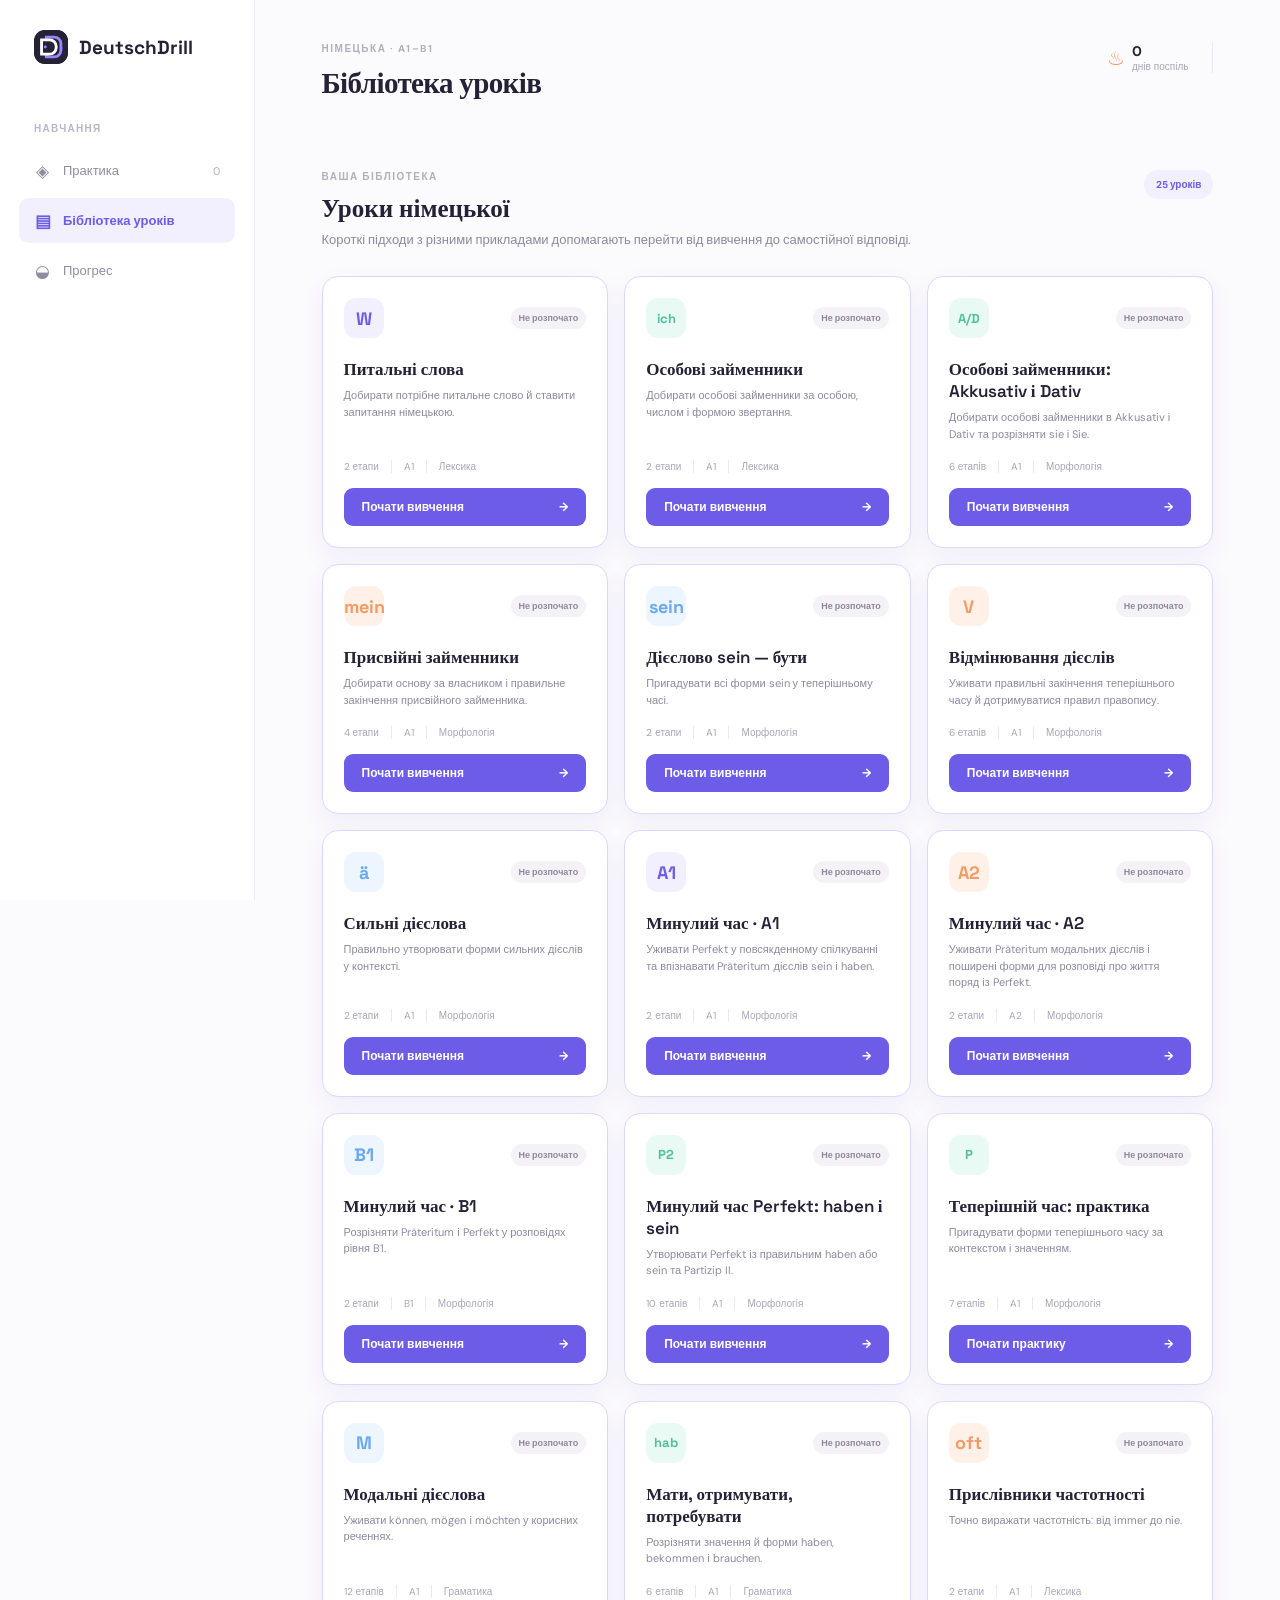
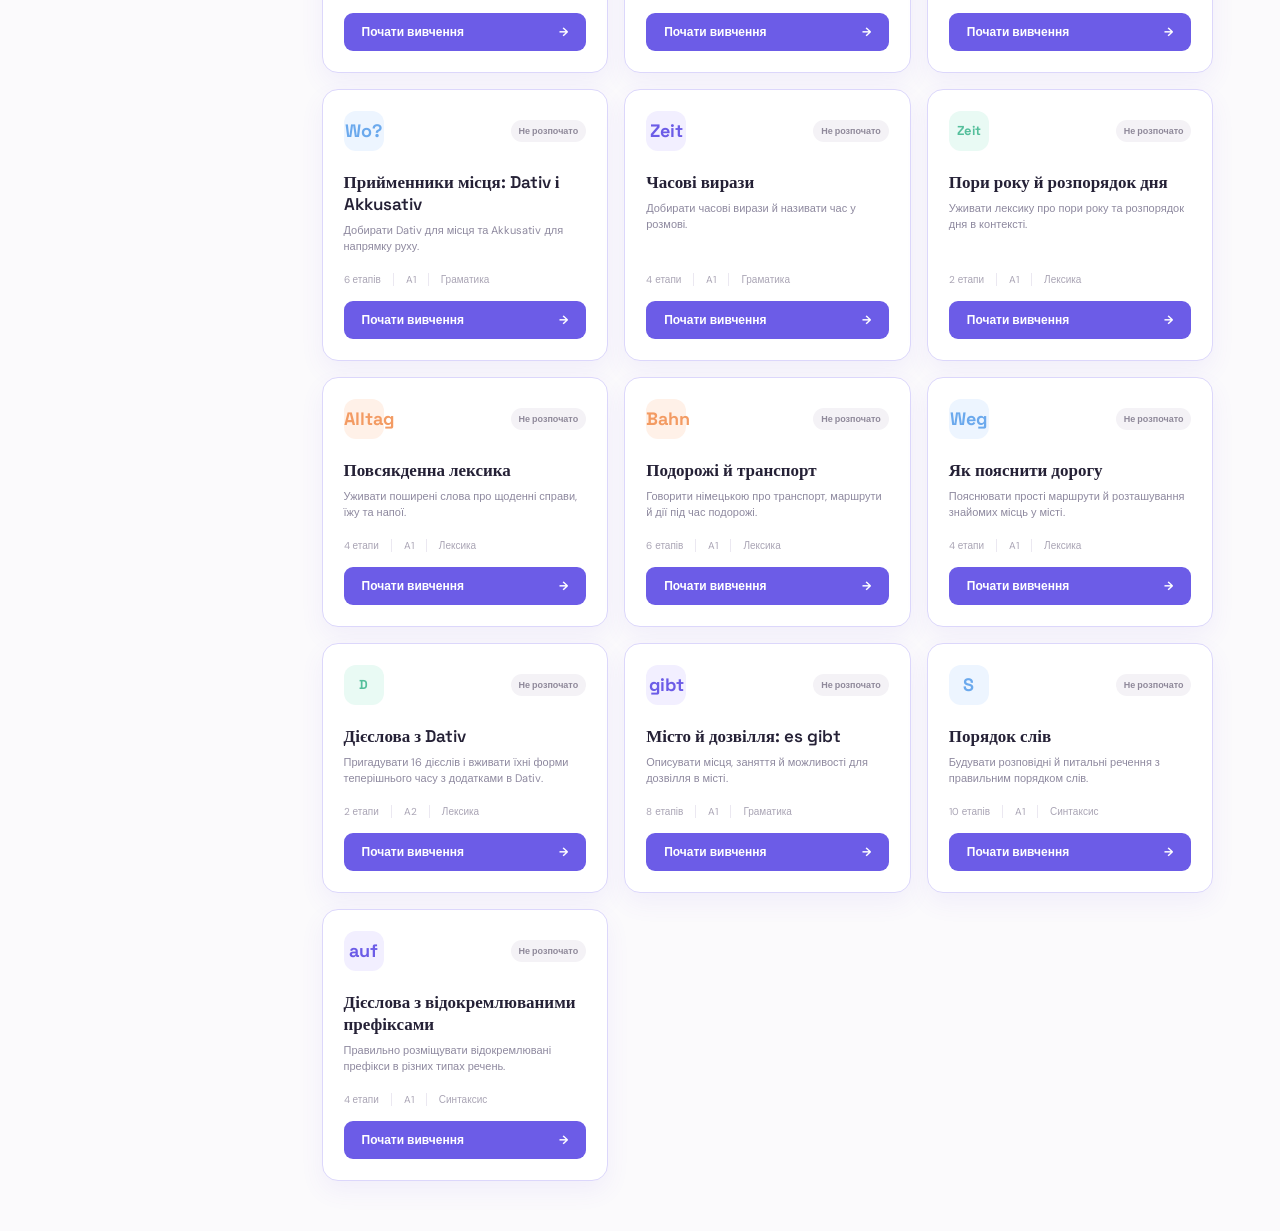
==== commit 266cc4b0: "Localize interface and lesson names in Ukrainian Co-authored-by: Copilot App <223556219+Copilot@user" ====
--- a/index.html
+++ b/index.html
@@ -1,9 +1,9 @@
 <!doctype html>
-<html lang="en">
+<html lang="uk">
 <head>
   <meta charset="UTF-8">
   <meta name="viewport" content="width=device-width, initial-scale=1.0">
-  <title>DeutschDrill · German recall practice</title>
+  <title>DeutschDrill · Практика німецької</title>
   <link rel="icon" href="assets/deutschdrill-mark.svg" type="image/svg+xml">
   <link rel="preconnect" href="https://fonts.googleapis.com">
   <link rel="preconnect" href="https://fonts.gstatic.com" crossorigin>
@@ -14,26 +14,26 @@
 <body>
   <div class="app-shell">
     <aside class="sidebar">
-      <a class="brand" href="#" aria-label="DeutschDrill home">
+      <a class="brand" href="#" aria-label="DeutschDrill — бібліотека уроків">
         <img class="brand-mark" src="assets/deutschdrill-mark.svg" alt="">
         <span>DeutschDrill</span>
       </a>
-      <div class="sidebar-label">Study</div>
+      <div class="sidebar-label">Навчання</div>
       <nav class="nav">
-        <button class="nav-item" data-view="practice"><span class="nav-icon">◈</span> Practice <span class="nav-count">0</span></button>
-        <button class="nav-item active" data-view="library"><span class="nav-icon">▤</span> Card library</button>
-        <button class="nav-item" data-view="progress"><span class="nav-icon">◒</span> Progress</button>
+        <button class="nav-item" data-view="practice"><span class="nav-icon">◈</span> Практика <span class="nav-count">0</span></button>
+        <button class="nav-item active" data-view="library"><span class="nav-icon">▤</span> Бібліотека уроків</button>
+        <button class="nav-item" data-view="progress"><span class="nav-icon">◒</span> Прогрес</button>
       </nav>
     </aside>
 
     <main class="main-content">
       <header class="topbar">
         <div>
-          <p class="eyebrow">GERMAN · A1–B1</p>
-          <h1 id="page-title" tabindex="-1">Card library</h1>
+          <p class="eyebrow">НІМЕЦЬКА · A1–B1</p>
+          <h1 id="page-title" tabindex="-1">Бібліотека уроків</h1>
         </div>
         <div class="top-actions">
-          <div class="streak"><span>♨</span><strong id="streak">0</strong><small>day streak</small></div>
+          <div class="streak"><span>♨</span><strong id="streak">0</strong><small id="streak-label">днів поспіль</small></div>
         </div>
       </header>
       <p class="sync-status" id="sync-status" role="status" aria-live="polite" hidden></p>
@@ -42,47 +42,47 @@
         <!-- Focus room: the card leads; lesson context stays compact, with optional
              rules and chapter navigation. All lessons share the same study flow. -->
         <header class="lesson-topbar">
-          <a class="brand" id="lesson-home" href="#" aria-label="DeutschDrill card library">
+          <a class="brand" id="lesson-home" href="#" aria-label="DeutschDrill — бібліотека уроків">
             <img class="brand-mark" src="assets/deutschdrill-mark.svg" alt="">
             <span>DeutschDrill</span>
           </a>
           <div class="lesson-identity">
-            <h1 id="deck-label">W-Fragen</h1>
+            <h1 id="deck-label">Питальні слова</h1>
             <p id="lesson-chapter-count"></p>
           </div>
-          <button class="lesson-library-button" id="lesson-library" type="button"><span aria-hidden="true">←</span> Library</button>
+          <button class="lesson-library-button" id="lesson-library" type="button"><span aria-hidden="true">←</span> Усі уроки</button>
         </header>
         <div class="lesson-focus">
-          <header class="lesson-journey" aria-label="Lesson progress">
+          <header class="lesson-journey" aria-label="Прогрес уроку">
             <div class="journey-top">
               <h2 id="lesson-path-title"><span id="lesson-chapter-label"></span></h2>
               <span class="lesson-phase" id="lesson-phase-label"></span>
             </div>
             <p id="stage-objective"></p>
           </header>
-          <section class="card-stage" aria-label="Current card">
+          <section class="card-stage" aria-label="Поточна картка">
             <div class="card-toolbar">
               <div class="journey-card-progress">
-                <span id="session-progress-label">Card 0 of 0</span>
+                <span id="session-progress-label">Картка 0 з 0</span>
                 <div class="progress-track" role="progressbar" aria-labelledby="session-progress-label" aria-valuemin="0" aria-valuemax="12" aria-valuenow="0"><i id="session-progress"></i></div>
               </div>
               <p class="journey-tally" id="lesson-step-count"></p>
             </div>
-            <article class="flashcard" id="flashcard" tabindex="0" aria-label="Flashcard">
+            <article class="flashcard" id="flashcard" tabindex="0" aria-label="Навчальна картка">
               <div class="card-top">
-                <span id="category-label">QUESTION WORD</span>
+                <span id="category-label">ПИТАЛЬНЕ СЛОВО</span>
                 <div class="card-tools">
-                  <button class="guide-toggle" id="guide-toggle" type="button" aria-controls="deck-guide" aria-expanded="false" hidden><span id="deck-guide-toggle-label">Rules</span><span class="guide-chevron" aria-hidden="true">+</span></button>
-                  <button class="bookmark" id="bookmark" type="button" aria-label="Bookmark card" aria-pressed="false">♡</button>
+                  <button class="guide-toggle" id="guide-toggle" type="button" aria-controls="deck-guide" aria-expanded="false" hidden><span id="deck-guide-toggle-label">Правила</span><span class="guide-chevron" aria-hidden="true">+</span></button>
+                  <button class="bookmark" id="bookmark" type="button" aria-label="Позначити картку" aria-pressed="false">♡</button>
                 </div>
               </div>
               <section class="deck-guide" id="deck-guide" hidden aria-labelledby="deck-guide-title">
                 <details id="deck-guide-disclosure">
-                  <summary class="guide-summary" tabindex="-1">Rules</summary>
+                  <summary class="guide-summary" tabindex="-1">Правила</summary>
                   <div class="guide-content">
                     <span class="guide-title" id="deck-guide-title" role="heading" aria-level="3"></span>
                     <p class="guide-intro" id="deck-guide-intro"></p>
-                    <p class="guide-answer-note" id="guide-answer-note" hidden>Examples that reveal this answer are hidden until you check.</p>
+                    <p class="guide-answer-note" id="guide-answer-note" hidden>Приклади з відповіддю приховано до перевірки.</p>
                     <div class="guide-rules-heading">
                       <span>Основні правила</span>
                       <span class="guide-rule-count" id="deck-guide-count"></span>
@@ -97,51 +97,51 @@
                   <svg id="location-illustration-art" viewBox="0 0 240 128" focusable="false"></svg>
                 </figure>
                 <h3 id="question-word">Warum?</h3>
-                <p class="translation" id="translation">Why?</p>
+                <p class="translation" id="translation">Чому?</p>
                 <p class="prompt-support" id="prompt-support" hidden></p>
                 <p class="feedback-outcome" id="feedback-outcome" hidden role="status" aria-live="polite">
                   <strong id="feedback-title"></strong>
                   <span id="feedback-detail"></span>
                 </p>
                 <div class="original-question" id="original-question" hidden>
-                  <span class="answer-label">Original prompt</span>
+                  <span class="answer-label">Початкове завдання</span>
                   <strong id="original-question-text"></strong>
                 </div>
                 <div class="answer" id="answer">
                   <details class="feedback-context" id="feedback-context">
-                    <summary><span class="answer-label" id="example-label">Example sentence</span><span class="context-action" aria-hidden="true">Show</span></summary>
+                    <summary><span class="answer-label" id="example-label">Приклад речення</span><span class="context-action" aria-hidden="true">Показати</span></summary>
                     <div class="answer-content">
                       <small class="answer-meaning" id="answer-translation"></small>
-                      <strong id="example">Warum fährst du heute mit dem Bus?</strong>
+                      <strong id="example" lang="de">Warum fährst du heute mit dem Bus?</strong>
                       <small id="example-translation">Чому ти сьогодні їдеш автобусом?</small>
                     </div>
                   </details>
                 </div>
                 <div class="verification-panel" id="verification-panel">
-                  <label class="answer-label" id="verification-label" for="verification-input">Write the German answer</label>
-                  <div class="correction-display" id="correction-display" hidden aria-label="Answer corrections">
-                    <span class="answer-label">Your answer</span>
+                  <label class="answer-label" id="verification-label" for="verification-input">Напишіть відповідь німецькою</label>
+                  <div class="correction-display" id="correction-display" hidden aria-label="Виправлення відповіді">
+                    <span class="answer-label">Ваша відповідь</span>
                     <div class="correction-text" id="correction-text"></div>
                   </div>
-                  <input id="verification-input" type="text" autocomplete="off" placeholder="Type the German answer...">
-                  <button class="check-button" id="check-button" type="button">Check answer</button>
+                  <input id="verification-input" type="text" lang="de" autocomplete="off" placeholder="Відповідь німецькою...">
+                  <button class="check-button" id="check-button" type="button">Перевірити</button>
                   <p class="verification-feedback" id="verification-feedback" role="status"></p>
                   <p class="feedback-explanation" id="feedback-explanation" hidden></p>
                 </div>
               </div>
-              <div class="flip-hint" id="flip-hint"><span>→</span> Example sentence shown below</div>
+              <div class="flip-hint" id="flip-hint"><span>→</span> Приклад речення нижче</div>
             </article>
             <div class="study-actions" id="study-actions">
-              <button class="previous-button" id="previous-button" type="button"><span aria-hidden="true">←</span> Previous</button>
-              <button class="continue-button" id="continue-button" type="button">Next card <span>→</span></button>
+              <button class="previous-button" id="previous-button" type="button"><span aria-hidden="true">←</span> Попередня</button>
+              <button class="continue-button" id="continue-button" type="button">Наступна картка <span>→</span></button>
             </div>
             <p class="keyboard-hint" id="lesson-keyboard-hint"></p>
             <details class="lesson-outline" id="lesson-outline">
-              <summary>Lesson outline <span id="lesson-outline-count"></span><span class="outline-chevron" aria-hidden="true">+</span></summary>
-              <ol class="journey-rail" id="lesson-steps" aria-label="Lesson chapters"></ol>
+              <summary>План уроку <span id="lesson-outline-count"></span><span class="outline-chevron" aria-hidden="true">+</span></summary>
+              <ol class="journey-rail" id="lesson-steps" aria-label="Розділи уроку"></ol>
               <div class="practice-portion" id="practice-portion" hidden>
                 <span id="practice-portion-note"></span>
-                <button id="new-practice-portion" type="button">New pass <span aria-hidden="true">↻</span></button>
+                <button id="new-practice-portion" type="button">Новий підхід <span aria-hidden="true">↻</span></button>
               </div>
             </details>
           </section>
@@ -149,40 +149,40 @@
       </section>
 
       <section id="library-view" class="view">
-        <div class="library-header"><div><p class="eyebrow">YOUR STUDY LIBRARY</p><h2>Learning sections</h2><p>Short, varied passes move each skill from examples to active recall.</p></div><span class="library-total" id="library-total"></span></div>
+        <div class="library-header"><div><p class="eyebrow">ВАША БІБЛІОТЕКА</p><h2>Уроки німецької</h2><p>Короткі підходи з різними прикладами допомагають перейти від вивчення до самостійної відповіді.</p></div><span class="library-total" id="library-total"></span></div>
         <div class="section-grid" id="section-grid"></div>
       </section>
       <section id="progress-view" class="view hidden" aria-labelledby="progress-heading">
         <div class="progress-header">
           <div>
-            <p class="eyebrow">YOUR LEARNING RHYTHM</p>
-            <h2 id="progress-heading">Progress overview</h2>
-            <p>Use your last practice and accuracy to choose what to retrieve again.</p>
-          </div>
-        </div>
-        <div class="progress-metrics" aria-label="Overall progress">
-          <article><strong id="progress-accuracy">0%</strong><span>overall accuracy</span></article>
-          <article><strong id="progress-streak">0</strong><span>day streak</span></article>
-          <article><strong id="progress-reviewed">0</strong><span>answers this week</span></article>
+            <p class="eyebrow">ВАШ РИТМ НАВЧАННЯ</p>
+            <h2 id="progress-heading">Навчальний прогрес</h2>
+            <p>Оберіть, що повторити, з огляду на точність відповідей і час останньої практики.</p>
+          </div>
+        </div>
+        <div class="progress-metrics" aria-label="Загальний прогрес">
+          <article><strong id="progress-accuracy">0%</strong><span>точність перших відповідей</span></article>
+          <article><strong id="progress-streak">0</strong><span id="progress-streak-label">днів поспіль</span></article>
+          <article><strong id="progress-reviewed">0</strong><span>відповідей за тиждень</span></article>
         </div>
         <section class="review-focus" aria-labelledby="review-focus-heading">
           <div>
-            <p class="eyebrow">RETRIEVAL PRACTICE</p>
-            <h3 id="review-focus-heading">Choose your next review</h3>
+            <p class="eyebrow">ПРАКТИКА ПРИГАДУВАННЯ</p>
+            <h3 id="review-focus-heading">Що повторити далі</h3>
             <p id="review-focus-message"></p>
           </div>
           <button class="primary-button" id="review-focus-button" type="button"></button>
         </section>
         <section class="lesson-progress-section" aria-labelledby="lesson-progress-heading">
           <div class="progress-section-heading">
-            <div><p class="eyebrow">BY LESSON</p><h3 id="lesson-progress-heading">Your lesson history</h3></div>
+            <div><p class="eyebrow">ЗА УРОКАМИ</p><h3 id="lesson-progress-heading">Історія навчання</h3></div>
             <span id="lesson-history-note"></span>
           </div>
           <div class="lesson-progress-list" id="lesson-progress-list"></div>
         </section>
         <aside class="progress-method" aria-labelledby="progress-method-heading">
           <span aria-hidden="true">✦</span>
-          <div><h3 id="progress-method-heading">Study smarter</h3><p>Prioritize a short test on the lesson with the lowest accuracy, then mix in one stronger lesson. Spaced retrieval and interleaving strengthen recall better than rereading.</p></div>
+          <div><h3 id="progress-method-heading">Навчайтеся ефективніше</h3><p>Почніть із короткої практики уроку з найнижчою точністю, потім повторіть один краще засвоєний урок. Пригадування з інтервалами й чергування тем зміцнюють пам’ять краще за перечитування.</p></div>
         </aside>
       </section>
     </main>
@@ -190,13 +190,13 @@
   <div class="celebration" id="celebration" hidden role="dialog" aria-modal="true" aria-labelledby="celebration-title" aria-describedby="celebration-message">
     <div class="celebration-card" tabindex="-1">
       <span class="celebration-icon">✦</span>
-      <strong id="celebration-title">Sequence complete!</strong>
-      <span id="celebration-message">Great work — every card is done.</span>
+      <strong id="celebration-title">Етап завершено!</strong>
+      <span id="celebration-message">Усі картки пройдено.</span>
       <span class="completion-stats" id="completion-stats"></span>
       <div class="completion-actions">
         <button class="primary-button" id="completion-primary" type="button"></button>
-        <button class="secondary-button" id="completion-secondary" type="button">Repeat with new examples</button>
-        <button class="text-button" id="completion-library" type="button">Return to library</button>
+        <button class="secondary-button" id="completion-secondary" type="button">Повторити з новими прикладами</button>
+        <button class="text-button" id="completion-library" type="button">До бібліотеки уроків</button>
       </div>
     </div>
     <div class="confetti" id="confetti" aria-hidden="true"></div>
--- a/styles.css
+++ b/styles.css
@@ -58,7 +58,73 @@
 .feedback-context summary .answer-label{margin:0;color:#817b90}
 .context-action{color:var(--purple);font-size:10px;font-weight:700}
 .feedback-context[open] .context-action{font-size:0}
-.feedback-context[open] .context-action::after{content:"Hide";font-size:10px}
+.feedback-context[open] .context-action::after{content:"Сховати";font-size:10px}
+.main-content,
+.library-header > div,
+.review-focus > div {
+  min-width: 0;
+}
+.topbar,
+.library-header {
+  gap: 16px;
+}
+.library-header {
+  align-items: flex-start;
+}
+.library-total,
+.section-icon {
+  flex: none;
+}
+.section-card-top {
+  gap: 10px;
+}
+.status-badge {
+  text-align: right;
+}
+.section-meta {
+  flex-wrap: wrap;
+  row-gap: 6px;
+}
+.review-focus .primary-button {
+  max-width: 45%;
+  white-space: normal;
+  overflow-wrap: anywhere;
+}
+@media (max-width: 1100px) {
+  .section-grid {
+    grid-template-columns: repeat(2, minmax(0, 1fr));
+  }
+  .lesson-progress-card {
+    grid-template-columns: minmax(0, 1fr) auto;
+    gap: 12px;
+  }
+  .lesson-progress-details {
+    grid-column: 1;
+  }
+  .lesson-review-button {
+    grid-column: 2;
+    grid-row: 1 / span 2;
+  }
+}
+@media (max-width: 700px) {
+  .section-grid {
+    grid-template-columns: minmax(0, 1fr);
+  }
+  .topbar,
+  .library-header {
+    flex-wrap: wrap;
+  }
+  .review-focus .primary-button {
+    max-width: 100%;
+  }
+  .lesson-progress-card {
+    grid-template-columns: minmax(0, 1fr);
+  }
+  .lesson-review-button {
+    grid-column: auto;
+    grid-row: auto;
+  }
+}
 .answer-content{margin-top:9px;padding:12px;border:1px solid #ece9f1;border-radius:9px;background:#fbfafc}
 .answer-content .answer-meaning{margin:0 0 8px;color:#675bc8;font-size:11px;font-weight:700}
 .answer-content strong{display:block;font-size:14px;font-weight:600}
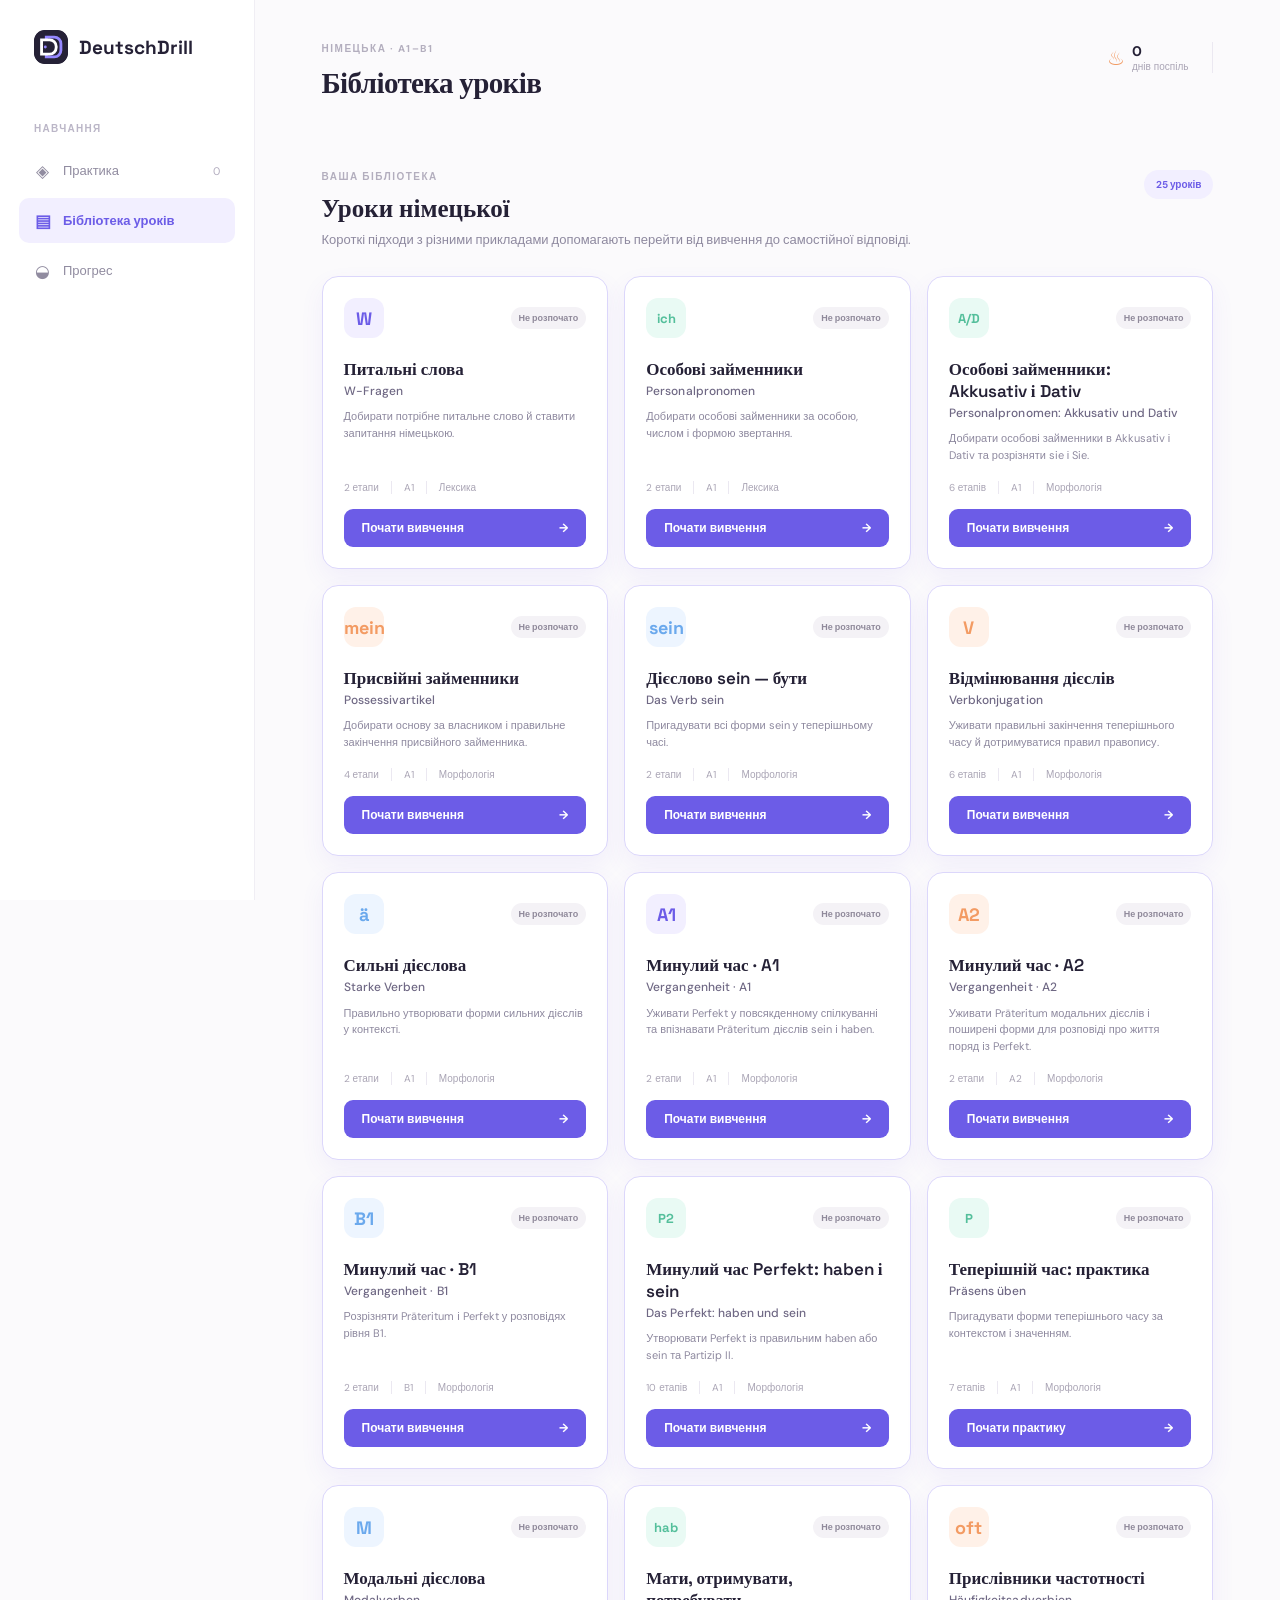
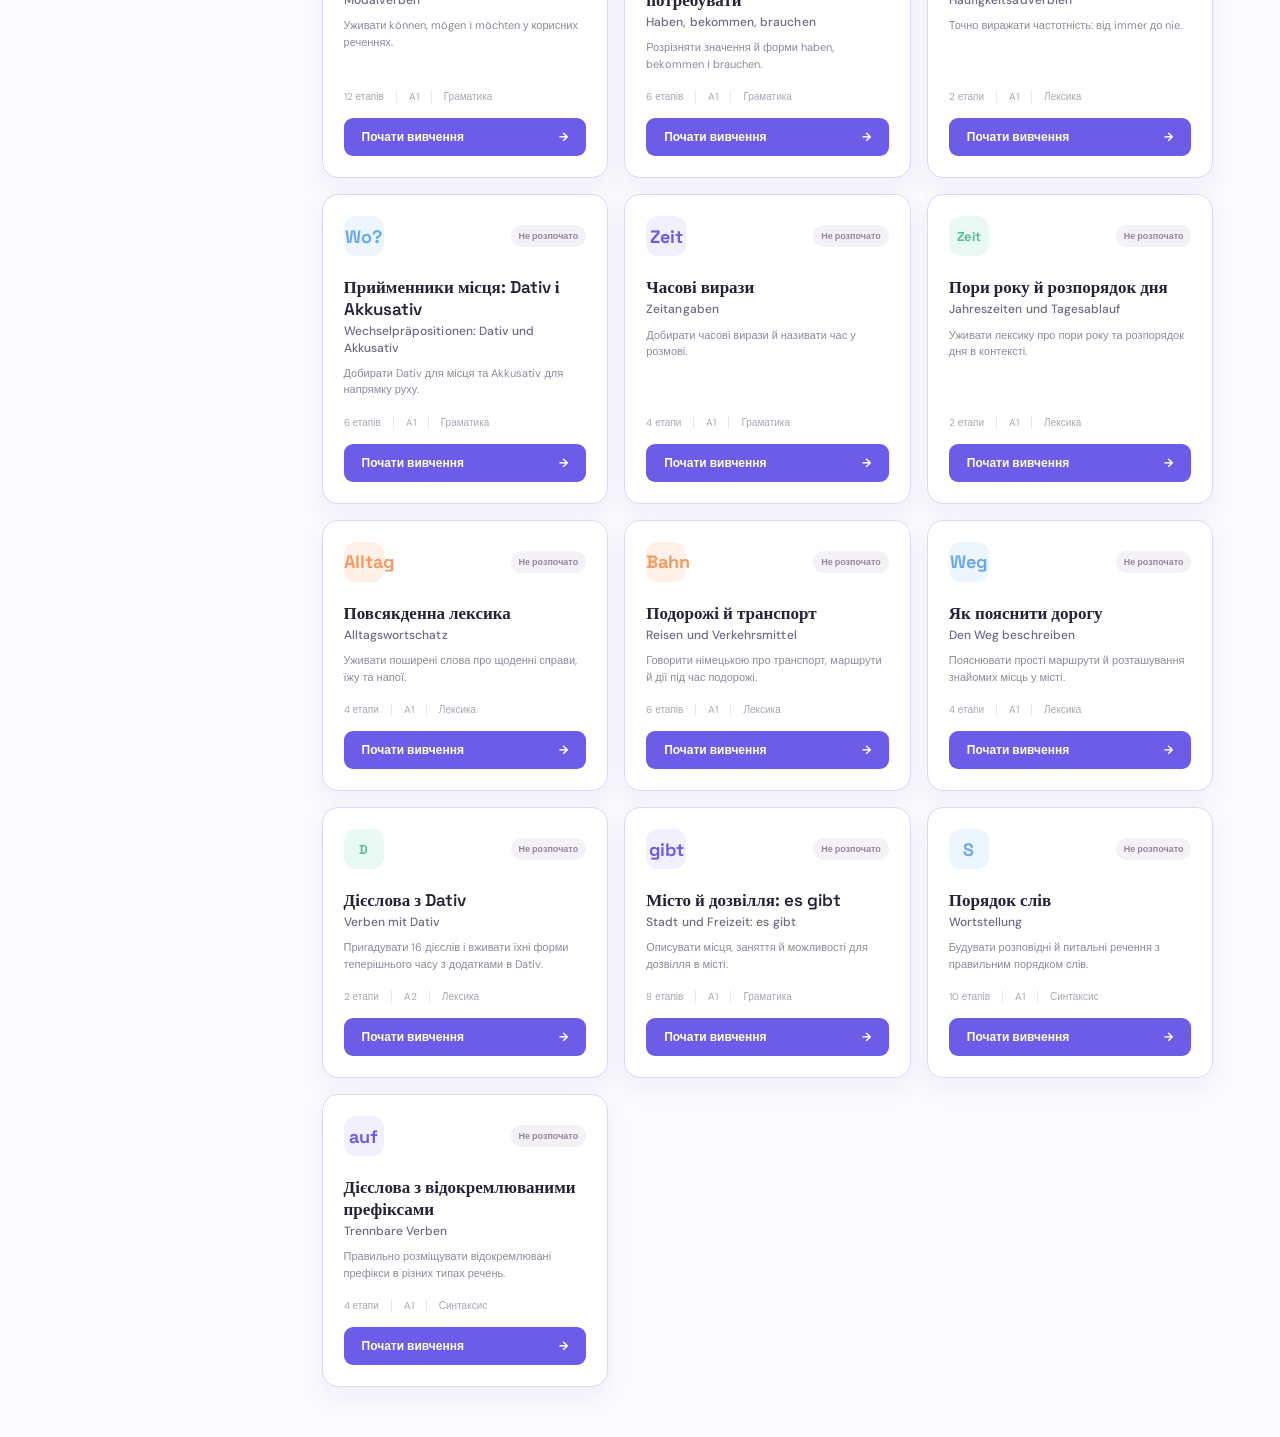
==== commit 1bd84bb5: "Improve lesson feedback, navigation, and titles - Show only the result on correct answers; explain t" ====
--- a/index.html
+++ b/index.html
@@ -48,6 +48,7 @@
           </a>
           <div class="lesson-identity">
             <h1 id="deck-label">Питальні слова</h1>
+            <p class="lesson-title-de" id="deck-label-de" lang="de" hidden></p>
             <p id="lesson-chapter-count"></p>
           </div>
           <button class="lesson-library-button" id="lesson-library" type="button"><span aria-hidden="true">←</span> Усі уроки</button>
@@ -55,8 +56,15 @@
         <div class="lesson-focus">
           <header class="lesson-journey" aria-label="Прогрес уроку">
             <div class="journey-top">
-              <h2 id="lesson-path-title"><span id="lesson-chapter-label"></span></h2>
+              <h2 id="lesson-path-title">
+                <span class="chapter-picker" id="chapter-picker">
+                  <span id="lesson-chapter-label"></span>
+                  <span class="chapter-picker-chevron" id="chapter-picker-chevron" aria-hidden="true" hidden></span>
+                  <select id="chapter-select" aria-label="Розділ уроку" hidden></select>
+                </span>
+              </h2>
               <span class="lesson-phase" id="lesson-phase-label"></span>
+              <nav class="phase-switch" id="phase-switch" aria-label="Етапи розділу" hidden></nav>
             </div>
             <p id="stage-objective"></p>
           </header>
@@ -126,7 +134,6 @@
                   <input id="verification-input" type="text" lang="de" autocomplete="off" placeholder="Відповідь німецькою...">
                   <button class="check-button" id="check-button" type="button">Перевірити</button>
                   <p class="verification-feedback" id="verification-feedback" role="status"></p>
-                  <p class="feedback-explanation" id="feedback-explanation" hidden></p>
                 </div>
               </div>
               <div class="flip-hint" id="flip-hint"><span>→</span> Приклад речення нижче</div>
--- a/styles.css
+++ b/styles.css
@@ -48,6 +48,7 @@
 .feedback-outcome[hidden]{display:none}
 .feedback-outcome strong{font-size:14px}
 .feedback-outcome span{font-size:11px;line-height:1.45}
+.feedback-outcome span[hidden]{display:none}
 .feedback-outcome.correct{background:#e7faf2;border-color:#b8ecd8;color:#238d68}
 .feedback-outcome.incorrect{background:#fff1ee;border-color:#f5d0c8;color:#bd5d55}
 .flashcard .original-question{display:none}
@@ -137,8 +138,6 @@
 .correction-display{margin-top:0}
 .check-button{width:100%;min-height:40px;margin-top:12px}
 .verification-feedback[hidden]{display:none}
-.feedback-explanation{margin:10px 0 0;color:#706a7f;font-size:11px;line-height:1.5;text-align:left}
-.feedback-explanation{margin:10px 0 0;padding:10px 12px;border-left:3px solid #b8ecd8;border-radius:0 8px 8px 0;background:#f4fcf8;color:#396d5c;font-size:11px;line-height:1.45;text-align:left}.feedback-explanation[hidden]{display:none}
 .stage-mode{border:1px solid #dcd7fb;border-radius:20px;padding:7px 10px;color:#7367d5;background:#f8f6ff;font-size:10px;font-weight:700;white-space:nowrap}.lesson-path{margin:0 0 16px;padding:18px 22px;background:#fff;border:1px solid #e8e3fb;border-radius:16px;box-shadow:0 8px 24px rgba(108,92,231,.04)}.lesson-path-heading{display:flex;align-items:start;justify-content:space-between;gap:18px}.lesson-path-heading h2{margin:0 0 5px;font:600 17px "Space Grotesk";letter-spacing:-.3px}.lesson-path-heading p:not(.eyebrow){margin:0;color:#817b90;font-size:11px;line-height:1.45;max-width:570px}.stage-count{flex:none;background:var(--lavender);border-radius:14px;padding:6px 8px;color:var(--purple);font-size:10px;font-weight:700}.correction-display{margin-top:12px;padding:11px 12px;background:#fbfafc;border:1px solid #eeeaf2;border-radius:9px;text-align:left}.correction-text{color:#565061;font-size:12px;line-height:1.7}.correction-token.same{color:#655f70}.correction-token.wrong{color:#d86f66;text-decoration-thickness:1.5px}.correction-token.right{color:#248d68;text-decoration:none;font-weight:700;background:#e7faf2;border-radius:3px;padding:1px 3px}.correction-change{display:inline-flex;align-items:center;gap:4px}.correction-arrow{color:#a39cac}.correction-legend{display:flex;gap:12px;margin-top:9px;color:#aaa4b3;font-size:9px}.correction-legend span::before{content:"";display:inline-block;width:7px;height:7px;border-radius:50%;margin-right:4px}.legend-wrong::before{background:#df796c}.legend-right::before{background:#54bf9b}@media(max-width:700px){.lesson-path{padding:16px}.lesson-path-heading{display:block}.stage-count{display:inline-block;margin-top:10px}.stage-mode{font-size:9px}}
 .mode-select{border:1px solid #e1ddef;border-radius:8px;padding:7px 8px;color:#7367d5;background:#fff;font:600 10px "DM Sans";outline:none}.mode-select:focus-visible,.continue-button:focus-visible{outline:3px solid #c9c1ff;outline-offset:3px}.study-actions{display:flex;justify-content:center;margin-top:20px}.continue-button{display:inline-flex;align-items:center;gap:20px;min-width:178px;justify-content:space-between;padding:11px 14px;border-radius:9px;background:var(--purple);color:#fff;font-size:12px;font-weight:700}.continue-button span{font-size:17px;line-height:.7}.stage-tools{justify-content:flex-end}@media(max-width:700px){.stage-tools{justify-content:flex-start;width:100%}.mode-select,.direction-select{flex:1;min-width:0}.stage-mode{display:none}}
 .practice-portion{display:flex;align-items:center;justify-content:space-between;gap:14px;margin-top:14px;padding-top:13px;border-top:1px solid #eeeaf4;color:#8d869a;font-size:10px;font-weight:600}.practice-portion button{flex:none;border:1px solid #dcd7fb;border-radius:8px;padding:7px 9px;background:#f8f6ff;color:#675bc8;font-size:10px;font-weight:700}.practice-portion button:hover{border-color:#aaa0ed;background:#f1efff}.practice-portion button:focus-visible{outline:3px solid #c9c1ff;outline-offset:2px}@media(max-width:700px){.practice-portion{align-items:flex-start;line-height:1.4}.practice-portion button{white-space:nowrap}}
@@ -147,9 +146,9 @@
 .status-badge{font-size:9px;font-weight:700;border-radius:12px;padding:5px 8px;background:#f4f2f6;color:#8f899a}.status-badge.learning,.status-badge.ready{background:#fff3e9;color:#c47842}.status-badge.mastered{background:#e7faf2;color:#298c6b}.status-badge.due{background:#fff0ee;color:#d06d61}.library-section .section-meta{margin-top:auto;padding-top:18px}.library-section .primary-button{margin-top:15px}.completion-stats{display:block;margin-top:10px;color:#706a7f;font-size:12px;line-height:1.5}.completion-actions{display:grid;gap:8px;margin-top:18px}.completion-actions .primary-button,.completion-actions .secondary-button{margin:0}.completion-actions .secondary-button{color:#675bc8;background:#f1efff}.text-button{padding:7px;color:#8d869a;font-size:11px;font-weight:700}.completion-actions button:focus-visible{outline:3px solid #c9c1ff;outline-offset:2px}.celebration-card{width:min(390px,calc(100vw - 32px))}.celebration-card>strong,.celebration-card>span{display:block}.celebration-card .celebration-icon{display:grid}.flashcard.retry-card{border-color:#f1c9c3}.practice-portion-note{line-height:1.4}
 .sync-status{position:fixed;right:16px;bottom:16px;z-index:30;max-width:310px;margin:0;padding:10px 13px;border:1px solid #f1c9c3;border-radius:10px;background:#fff1ee;color:#b85e54;box-shadow:0 8px 24px rgba(80,40,35,.12);font-size:11px;font-weight:700}.sync-status[hidden]{display:none}
 .brand-mark{display:block;flex:none;width:34px;height:34px;border-radius:11px}
-#feedback-explanation{border-left-color:#b6acef;background:#faf8ff;color:#5f5870}
 .prompt-support{max-width:390px;margin:12px auto 0;padding:9px 11px;border-radius:8px;background:#f7f5fb;color:#706a7f;font-size:12px;line-height:1.45;text-align:left}
 .prompt-support::before{content:attr(data-label);display:block;margin-bottom:3px;color:#9992aa;font-size:9px;font-weight:700;letter-spacing:.8px;text-transform:uppercase}
 .prompt-support[hidden]{display:none}
 .flashcard.long-prompt .card-body h3{font-size:26px;line-height:1.25;letter-spacing:-.5px}
 .location-illustration{width:min(252px,100%);margin:12px auto 10px}.location-illustration svg{display:block;width:100%;height:auto;filter:drop-shadow(0 8px 12px rgba(78,65,130,.08))}.illustrated-card{min-height:480px}.illustrated-card .w-badge{width:fit-content;min-width:58px;padding:0 12px;font-size:16px}.scene-background{fill:#f7f5ff}.scene-shadow{fill:#dcd8eb;opacity:.55}.scene-room{fill:#fdfcff;stroke:#ded9ef;stroke-width:2.5}.scene-floor{fill:none;stroke:#bcb5d0;stroke-width:3;stroke-linecap:round}.scene-line,.scene-handle,.scene-cord,.scene-stem,.scene-plant{fill:none;stroke:#554e67;stroke-width:3;stroke-linecap:round;stroke-linejoin:round}.scene-detail,.scene-window-line{fill:none;stroke:#9a92b1;stroke-width:2.4;stroke-linecap:round}.scene-cabinet,.scene-chair,.scene-table,.scene-bed,.scene-sofa{fill:#d9d2ff;stroke:#7162d4;stroke-width:3}.scene-drawer,.scene-paper,.scene-pillow{fill:#fff;stroke:#8a80b7;stroke-width:2.5}.scene-book,.scene-vase,.scene-lamp,.scene-dog,.scene-bag,.scene-frame,.scene-bench{fill:#ffc581;stroke:#c96c38;stroke-width:3;stroke-linejoin:round}.scene-photo,.scene-door{fill:#7465d8}.scene-picture{fill:#eaf7ff;stroke:#6ba9ed;stroke-width:2.5}.scene-sun,.scene-flower{fill:#ffd86b;stroke:#d69036;stroke-width:2}.scene-mountain{fill:none;stroke:#7062c7;stroke-width:2.5;stroke-linecap:round;stroke-linejoin:round}.scene-sheet,.scene-cushion{fill:#e8f6ff;stroke:#6ba9ed;stroke-width:3}.scene-glow{fill:none;stroke:#f2ae52;stroke-width:2;stroke-linecap:round;opacity:.7}.scene-eye{fill:#554e67}.scene-house{fill:#fff1df;stroke:#cc7241;stroke-width:3}.scene-roof{fill:none;stroke:#7162d4;stroke-width:7;stroke-linecap:round;stroke-linejoin:round}.scene-window{fill:#dff4ff;stroke:#6ba9ed;stroke-width:2.5}.scene-road{fill:none;stroke:#c5bfd6;stroke-width:8;stroke-linecap:round}.scene-car{fill:#8a7bea;stroke:#5546b8;stroke-width:3}.scene-car-window{fill:#dff4ff;stroke:#5546b8;stroke-width:2.5}.scene-wheel{fill:#554e67;stroke:#fff;stroke-width:2}.scene-person-one{fill:#ffc581;stroke:#c96c38;stroke-width:3}.scene-person-two{fill:#8fd7bf;stroke:#329675;stroke-width:3}.scene-bag{fill:#9d8ff0;stroke:#5b4fc0;stroke-width:3}.scene-key-ring,.scene-key{fill:none;stroke:#e79732;stroke-width:4;stroke-linecap:round;stroke-linejoin:round}.scene-arrow{fill:none;stroke:#e05f72;stroke-width:3.5;stroke-linecap:round;stroke-dasharray:5 5}.scene-arrow-head{fill:none;stroke:#e05f72;stroke-width:3.5;stroke-linecap:round;stroke-linejoin:round}.scene-car-behind{opacity:.9}@media(max-width:700px){.location-illustration{width:215px;margin:10px auto 8px}.illustrated-card{min-height:0}}
+.lesson-title-de{color:#6f6884;font-weight:500;letter-spacing:.005em}.library-section .lesson-title-de{margin:-4px 0 9px;color:#6f6884;font-size:12px;line-height:1.35}.lesson-progress-card .lesson-title-de{margin:-2px 0 5px;font-size:11px;line-height:1.35}
--- a/lesson-journey.css
+++ b/lesson-journey.css
@@ -66,6 +66,17 @@
   font-size: 12px;
 }
 
+.lesson-identity .lesson-title-de {
+  margin-top: 1px;
+  font-size: 12px;
+  line-height: 1.35;
+}
+
+.lesson-identity .lesson-title-de:not([hidden]) + p {
+  margin-top: 2px;
+  font-size: 11px;
+}
+
 .lesson-library-button,
 .previous-button,
 #new-practice-portion {
@@ -98,10 +109,11 @@
 
 .journey-top {
   display: flex;
-  align-items: baseline;
+  flex-wrap: wrap;
+  align-items: center;
   justify-content: space-between;
-  gap: 16px;
-  margin-bottom: 8px;
+  gap: 10px 16px;
+  margin-bottom: 10px;
 }
 
 .journey-top h2 {
@@ -118,6 +130,118 @@
   color: var(--lesson-accent);
   font-size: 12px;
   font-weight: 600;
+}
+
+.chapter-picker {
+  position: relative;
+  display: inline-flex;
+  align-items: center;
+  gap: 8px;
+  max-width: 100%;
+  border-radius: 6px;
+}
+
+.chapter-picker.interactive {
+  max-width: calc(100% + 12px);
+  margin-inline: -6px;
+  padding: 2px 6px;
+  transition: background-color .15s ease-out;
+}
+
+.chapter-picker.interactive:hover {
+  background: #efedf6;
+}
+
+.chapter-picker.interactive:hover #lesson-chapter-label {
+  color: var(--lesson-accent);
+}
+
+.chapter-picker:focus-within {
+  outline: 3px solid var(--lesson-accent);
+  outline-offset: 2px;
+}
+
+.chapter-picker-chevron {
+  flex: none;
+  width: 8px;
+  height: 8px;
+  margin-top: -4px;
+  border-right: 2px solid var(--lesson-accent);
+  border-bottom: 2px solid var(--lesson-accent);
+  transform: rotate(45deg);
+}
+
+/* The native select stays fully accessible while the heading text sizes the control. */
+#chapter-select {
+  position: absolute;
+  inset: 0;
+  width: 100%;
+  height: 100%;
+  margin: 0;
+  border: 0;
+  opacity: 0;
+  font: inherit;
+  font-size: 16px;
+  cursor: pointer;
+  appearance: none;
+}
+
+.phase-switch {
+  display: inline-flex;
+  flex: none;
+  gap: 2px;
+  padding: 3px;
+  border: 1px solid var(--lesson-line);
+  border-radius: 9px;
+  background: #fff;
+}
+
+.phase-switch .phase-option {
+  display: inline-flex;
+  align-items: center;
+  gap: 6px;
+  min-height: 36px;
+  padding: 6px 12px;
+  border-radius: 6px;
+  color: var(--lesson-muted);
+  font-size: 13px;
+  font-weight: 600;
+  white-space: nowrap;
+  transition: background-color .15s ease-out, color .15s ease-out;
+}
+
+.phase-switch .phase-option:hover:not(.current) {
+  background: #f3f1f8;
+}
+
+.phase-switch .phase-option.done:not(.current) {
+  color: #1c6846;
+}
+
+.phase-switch .phase-option.done::before {
+  content: "✓";
+}
+
+.phase-switch .phase-option.current {
+  background: var(--lesson-accent);
+  color: #fff;
+  cursor: default;
+}
+
+.phase-option.paused::after,
+.chapter-phases .phase.paused::after {
+  content: "";
+  width: 6px;
+  height: 6px;
+  margin-left: 2px;
+  border-radius: 50%;
+  background: #d9822b;
+}
+
+.chapter-phases .phase.paused::after {
+  display: inline-block;
+  margin: 0 0 1px 6px;
+  vertical-align: middle;
 }
 
 #stage-objective {
@@ -496,18 +620,9 @@
   color: #923a2b;
 }
 
-.card-stage .feedback-outcome span,
-.card-stage #feedback-explanation {
+.card-stage .feedback-outcome span {
   font-size: 13px;
   line-height: 1.5;
-}
-
-.card-stage #feedback-explanation {
-  padding: 12px 0;
-  border: 0;
-  border-radius: 0;
-  background: none;
-  color: var(--lesson-muted);
 }
 
 .card-stage .correction-display {
@@ -684,11 +799,19 @@
   color: var(--lesson-accent);
 }
 
-.card-stage .continue-button:hover,
-.card-stage .check-button:hover:not(:disabled),
-.chapter-phases .phase.current:hover {
+#practice-view .continue-button:hover:not(:disabled),
+#practice-view .check-button:hover:not(:disabled),
+#practice-view .phase.current:hover:not(:disabled) {
   background: #5543c7;
   color: #fff;
+}
+
+#practice-view .phase-switch .phase-option.current {
+  color: #fff;
+}
+
+#practice-view #chapter-select:focus-visible {
+  outline: none;
 }
 
 #practice-view button:focus-visible,
@@ -720,6 +843,12 @@
     font-size: 14px;
   }
 
+  .lesson-identity .lesson-title-de {
+    overflow: hidden;
+    white-space: nowrap;
+    text-overflow: ellipsis;
+  }
+
   .lesson-library-button {
     padding-inline: 10px;
     font-size: 12px;
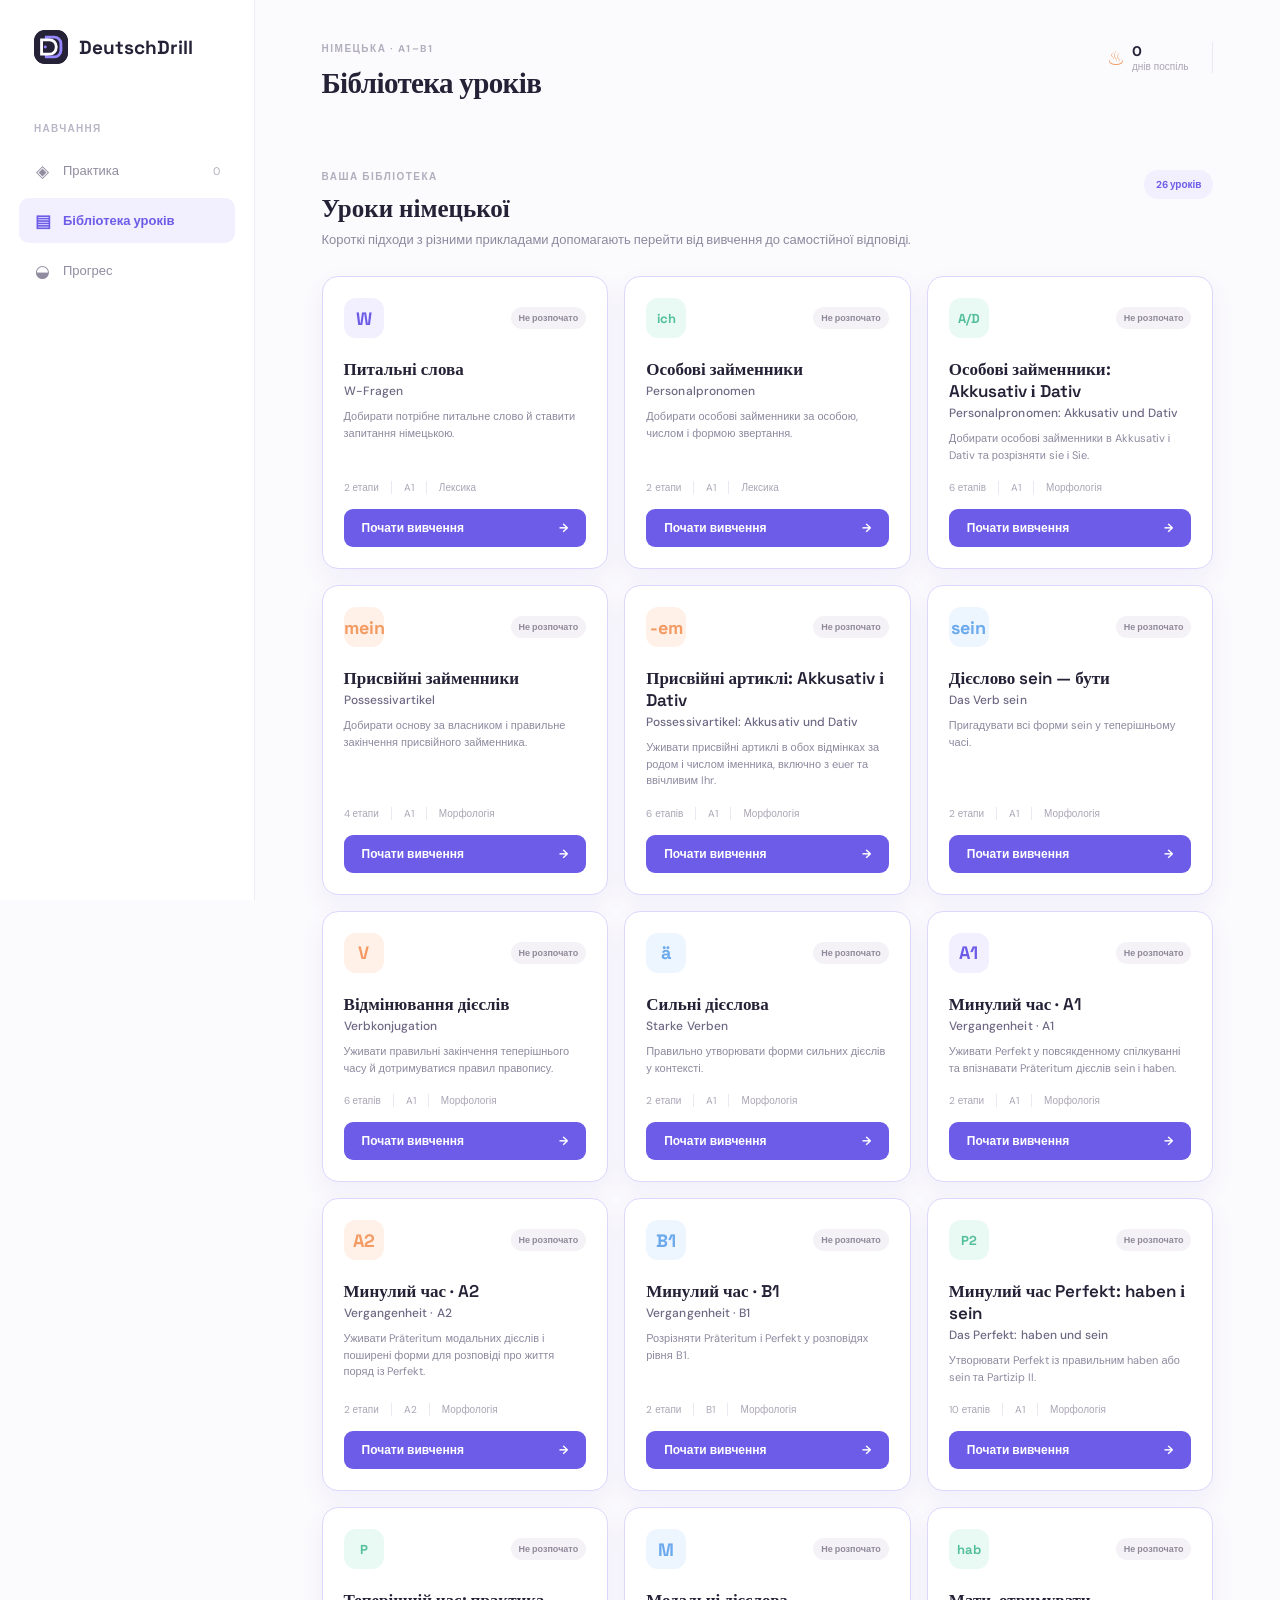
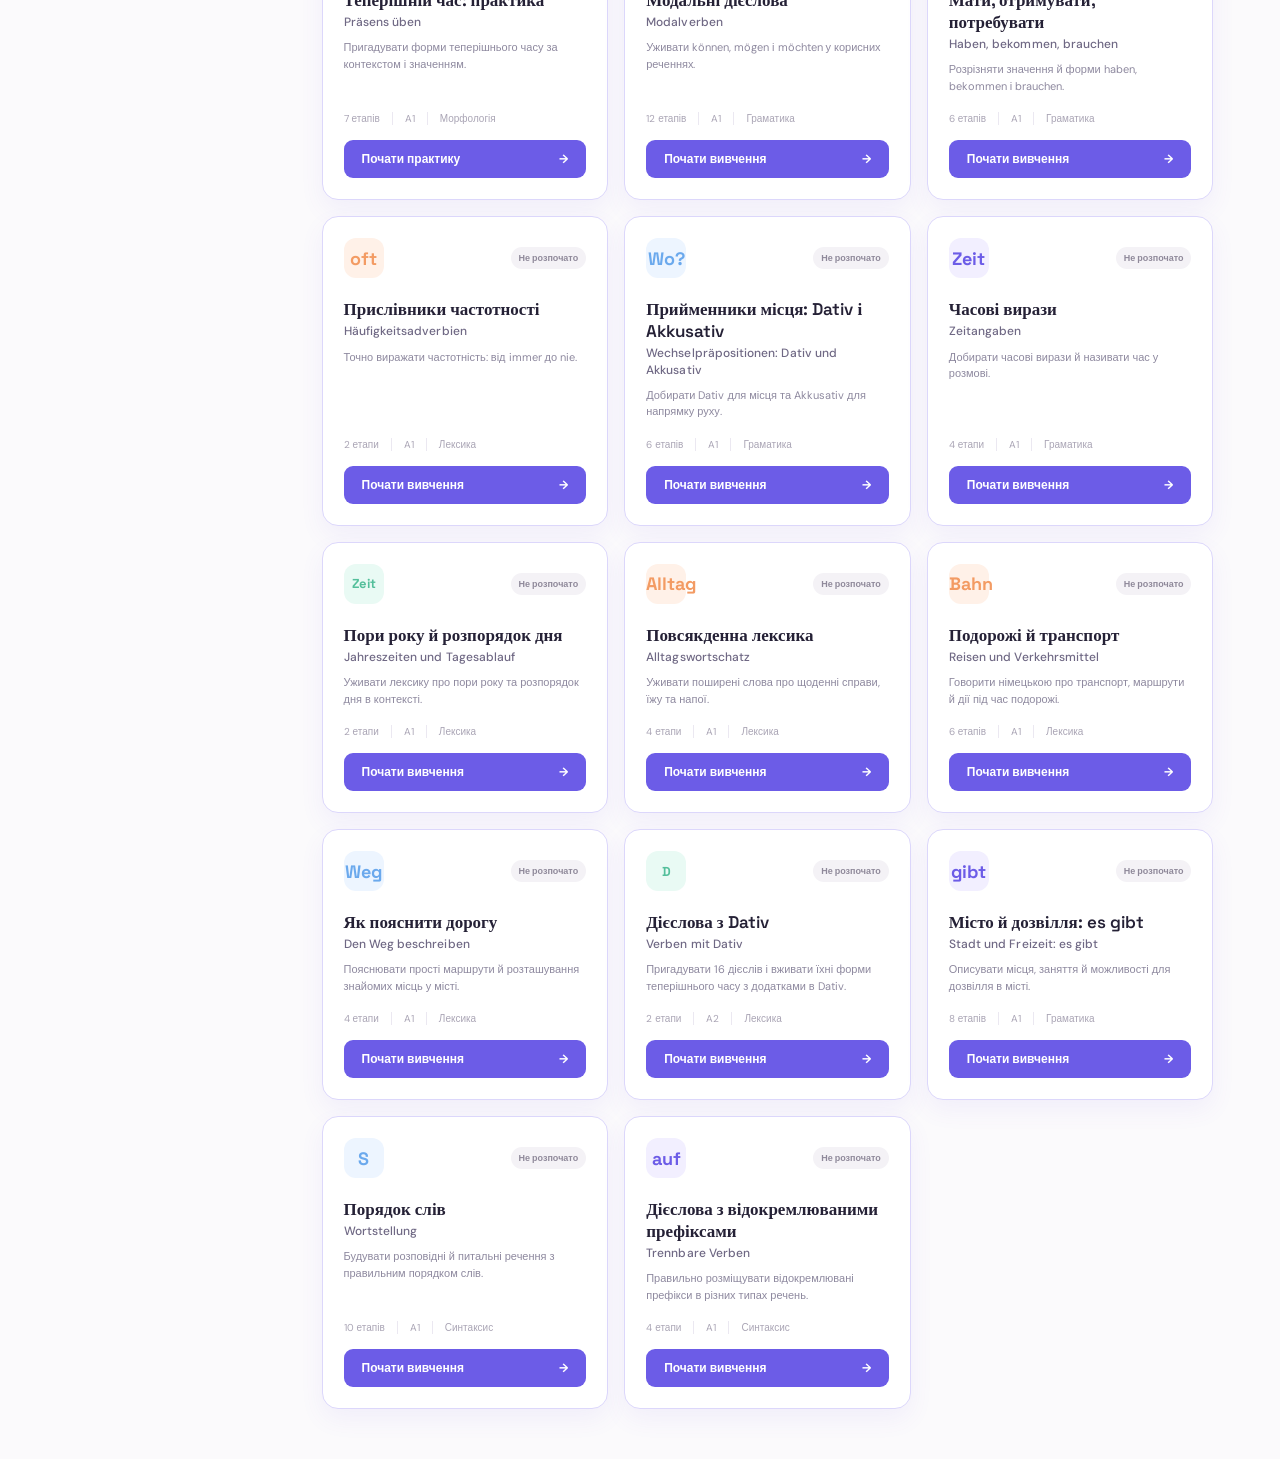
==== commit c10fe320: "Add visual learning aids: gender colours, endings, paradigms, word order Implements the learner's ch" ====
--- a/index.html
+++ b/index.html
@@ -55,16 +55,9 @@
         </header>
         <div class="lesson-focus">
           <header class="lesson-journey" aria-label="Прогрес уроку">
-            <div class="journey-top">
-              <h2 id="lesson-path-title">
-                <span class="chapter-picker" id="chapter-picker">
-                  <span id="lesson-chapter-label"></span>
-                  <span class="chapter-picker-chevron" id="chapter-picker-chevron" aria-hidden="true" hidden></span>
-                  <select id="chapter-select" aria-label="Розділ уроку" hidden></select>
-                </span>
-              </h2>
+            <div class="lesson-context">
+              <h2 id="lesson-chapter-label"></h2>
               <span class="lesson-phase" id="lesson-phase-label"></span>
-              <nav class="phase-switch" id="phase-switch" aria-label="Етапи розділу" hidden></nav>
             </div>
             <p id="stage-objective"></p>
           </header>
@@ -74,7 +67,7 @@
                 <span id="session-progress-label">Картка 0 з 0</span>
                 <div class="progress-track" role="progressbar" aria-labelledby="session-progress-label" aria-valuemin="0" aria-valuemax="12" aria-valuenow="0"><i id="session-progress"></i></div>
               </div>
-              <p class="journey-tally" id="lesson-step-count"></p>
+              <button class="journey-tally" id="lesson-plan-link" type="button" aria-controls="lesson-outline"><span id="lesson-step-count"></span><span aria-hidden="true">↓</span></button>
             </div>
             <article class="flashcard" id="flashcard" tabindex="0" aria-label="Навчальна картка">
               <div class="card-top">
@@ -101,16 +94,20 @@
               </section>
               <div class="card-body">
                 <div class="w-badge" id="w-badge" hidden></div>
-                <figure class="location-illustration" id="location-illustration" hidden aria-hidden="true">
-                  <svg id="location-illustration-art" viewBox="0 0 240 128" focusable="false"></svg>
+                <figure class="card-illustration" id="card-illustration" hidden aria-hidden="true">
+                  <svg id="card-illustration-art" viewBox="0 0 240 128" focusable="false"></svg>
                 </figure>
                 <h3 id="question-word">Warum?</h3>
                 <p class="translation" id="translation">Чому?</p>
+                <p class="noun-gender" id="noun-gender" lang="uk" hidden></p>
                 <p class="prompt-support" id="prompt-support" hidden></p>
                 <p class="feedback-outcome" id="feedback-outcome" hidden role="status" aria-live="polite">
                   <strong id="feedback-title"></strong>
                   <span id="feedback-detail"></span>
                 </p>
+                <figure class="card-paradigm" id="card-paradigm" hidden></figure>
+                <figure class="card-auxiliary" id="card-auxiliary" hidden></figure>
+                <figure class="card-structure" id="card-structure" hidden></figure>
                 <div class="original-question" id="original-question" hidden>
                   <span class="answer-label">Початкове завдання</span>
                   <strong id="original-question-text"></strong>
@@ -143,14 +140,14 @@
               <button class="continue-button" id="continue-button" type="button">Наступна картка <span>→</span></button>
             </div>
             <p class="keyboard-hint" id="lesson-keyboard-hint"></p>
-            <details class="lesson-outline" id="lesson-outline">
-              <summary>План уроку <span id="lesson-outline-count"></span><span class="outline-chevron" aria-hidden="true">+</span></summary>
+            <section class="lesson-outline" id="lesson-outline" aria-labelledby="lesson-outline-title">
+              <h2 class="lesson-outline-heading" id="lesson-outline-title" tabindex="-1">План уроку <span id="lesson-outline-count"></span></h2>
               <ol class="journey-rail" id="lesson-steps" aria-label="Розділи уроку"></ol>
               <div class="practice-portion" id="practice-portion" hidden>
                 <span id="practice-portion-note"></span>
                 <button id="new-practice-portion" type="button">Новий підхід <span aria-hidden="true">↻</span></button>
               </div>
-            </details>
+            </section>
           </section>
         </div>
       </section>
--- a/styles.css
+++ b/styles.css
@@ -150,5 +150,5 @@
 .prompt-support::before{content:attr(data-label);display:block;margin-bottom:3px;color:#9992aa;font-size:9px;font-weight:700;letter-spacing:.8px;text-transform:uppercase}
 .prompt-support[hidden]{display:none}
 .flashcard.long-prompt .card-body h3{font-size:26px;line-height:1.25;letter-spacing:-.5px}
-.location-illustration{width:min(252px,100%);margin:12px auto 10px}.location-illustration svg{display:block;width:100%;height:auto;filter:drop-shadow(0 8px 12px rgba(78,65,130,.08))}.illustrated-card{min-height:480px}.illustrated-card .w-badge{width:fit-content;min-width:58px;padding:0 12px;font-size:16px}.scene-background{fill:#f7f5ff}.scene-shadow{fill:#dcd8eb;opacity:.55}.scene-room{fill:#fdfcff;stroke:#ded9ef;stroke-width:2.5}.scene-floor{fill:none;stroke:#bcb5d0;stroke-width:3;stroke-linecap:round}.scene-line,.scene-handle,.scene-cord,.scene-stem,.scene-plant{fill:none;stroke:#554e67;stroke-width:3;stroke-linecap:round;stroke-linejoin:round}.scene-detail,.scene-window-line{fill:none;stroke:#9a92b1;stroke-width:2.4;stroke-linecap:round}.scene-cabinet,.scene-chair,.scene-table,.scene-bed,.scene-sofa{fill:#d9d2ff;stroke:#7162d4;stroke-width:3}.scene-drawer,.scene-paper,.scene-pillow{fill:#fff;stroke:#8a80b7;stroke-width:2.5}.scene-book,.scene-vase,.scene-lamp,.scene-dog,.scene-bag,.scene-frame,.scene-bench{fill:#ffc581;stroke:#c96c38;stroke-width:3;stroke-linejoin:round}.scene-photo,.scene-door{fill:#7465d8}.scene-picture{fill:#eaf7ff;stroke:#6ba9ed;stroke-width:2.5}.scene-sun,.scene-flower{fill:#ffd86b;stroke:#d69036;stroke-width:2}.scene-mountain{fill:none;stroke:#7062c7;stroke-width:2.5;stroke-linecap:round;stroke-linejoin:round}.scene-sheet,.scene-cushion{fill:#e8f6ff;stroke:#6ba9ed;stroke-width:3}.scene-glow{fill:none;stroke:#f2ae52;stroke-width:2;stroke-linecap:round;opacity:.7}.scene-eye{fill:#554e67}.scene-house{fill:#fff1df;stroke:#cc7241;stroke-width:3}.scene-roof{fill:none;stroke:#7162d4;stroke-width:7;stroke-linecap:round;stroke-linejoin:round}.scene-window{fill:#dff4ff;stroke:#6ba9ed;stroke-width:2.5}.scene-road{fill:none;stroke:#c5bfd6;stroke-width:8;stroke-linecap:round}.scene-car{fill:#8a7bea;stroke:#5546b8;stroke-width:3}.scene-car-window{fill:#dff4ff;stroke:#5546b8;stroke-width:2.5}.scene-wheel{fill:#554e67;stroke:#fff;stroke-width:2}.scene-person-one{fill:#ffc581;stroke:#c96c38;stroke-width:3}.scene-person-two{fill:#8fd7bf;stroke:#329675;stroke-width:3}.scene-bag{fill:#9d8ff0;stroke:#5b4fc0;stroke-width:3}.scene-key-ring,.scene-key{fill:none;stroke:#e79732;stroke-width:4;stroke-linecap:round;stroke-linejoin:round}.scene-arrow{fill:none;stroke:#e05f72;stroke-width:3.5;stroke-linecap:round;stroke-dasharray:5 5}.scene-arrow-head{fill:none;stroke:#e05f72;stroke-width:3.5;stroke-linecap:round;stroke-linejoin:round}.scene-car-behind{opacity:.9}@media(max-width:700px){.location-illustration{width:215px;margin:10px auto 8px}.illustrated-card{min-height:0}}
+.card-illustration{width:min(252px,100%);margin:12px auto 10px}.card-illustration svg{display:block;width:100%;height:auto;filter:drop-shadow(0 8px 12px rgba(78,65,130,.08))}.illustrated-card{min-height:480px}.illustrated-card .w-badge{width:fit-content;min-width:58px;padding:0 12px;font-size:16px}.scene-background{fill:#f7f5ff}.scene-shadow{fill:#dcd8eb;opacity:.55}.scene-room{fill:#fdfcff;stroke:#ded9ef;stroke-width:2.5}.scene-floor{fill:none;stroke:#bcb5d0;stroke-width:3;stroke-linecap:round}.scene-line,.scene-handle,.scene-cord,.scene-stem,.scene-plant{fill:none;stroke:#554e67;stroke-width:3;stroke-linecap:round;stroke-linejoin:round}.scene-detail,.scene-window-line{fill:none;stroke:#9a92b1;stroke-width:2.4;stroke-linecap:round}.scene-cabinet,.scene-chair,.scene-table,.scene-bed,.scene-sofa{fill:#d9d2ff;stroke:#7162d4;stroke-width:3}.scene-drawer,.scene-paper,.scene-pillow{fill:#fff;stroke:#8a80b7;stroke-width:2.5}.scene-book,.scene-vase,.scene-lamp,.scene-dog,.scene-bag,.scene-frame,.scene-bench{fill:#ffc581;stroke:#c96c38;stroke-width:3;stroke-linejoin:round}.scene-photo,.scene-door{fill:#7465d8}.scene-picture{fill:#eaf7ff;stroke:#6ba9ed;stroke-width:2.5}.scene-sun,.scene-flower{fill:#ffd86b;stroke:#d69036;stroke-width:2}.scene-mountain{fill:none;stroke:#7062c7;stroke-width:2.5;stroke-linecap:round;stroke-linejoin:round}.scene-sheet,.scene-cushion{fill:#e8f6ff;stroke:#6ba9ed;stroke-width:3}.scene-glow{fill:none;stroke:#f2ae52;stroke-width:2;stroke-linecap:round;opacity:.7}.scene-eye{fill:#554e67}.scene-house{fill:#fff1df;stroke:#cc7241;stroke-width:3}.scene-roof{fill:none;stroke:#7162d4;stroke-width:7;stroke-linecap:round;stroke-linejoin:round}.scene-window{fill:#dff4ff;stroke:#6ba9ed;stroke-width:2.5}.scene-road{fill:none;stroke:#c5bfd6;stroke-width:8;stroke-linecap:round}.scene-car{fill:#8a7bea;stroke:#5546b8;stroke-width:3}.scene-car-window{fill:#dff4ff;stroke:#5546b8;stroke-width:2.5}.scene-wheel{fill:#554e67;stroke:#fff;stroke-width:2}.scene-person-one{fill:#ffc581;stroke:#c96c38;stroke-width:3}.scene-person-two{fill:#8fd7bf;stroke:#329675;stroke-width:3}.scene-bag{fill:#9d8ff0;stroke:#5b4fc0;stroke-width:3}.scene-key-ring,.scene-key{fill:none;stroke:#e79732;stroke-width:4;stroke-linecap:round;stroke-linejoin:round}.scene-arrow{fill:none;stroke:#e05f72;stroke-width:3.5;stroke-linecap:round;stroke-dasharray:5 5}.scene-arrow-head{fill:none;stroke:#e05f72;stroke-width:3.5;stroke-linecap:round;stroke-linejoin:round}.scene-car-behind{opacity:.9}@media(max-width:700px){.card-illustration{width:215px;margin:10px auto 8px}.illustrated-card{min-height:0}}
 .lesson-title-de{color:#6f6884;font-weight:500;letter-spacing:.005em}.library-section .lesson-title-de{margin:-4px 0 9px;color:#6f6884;font-size:12px;line-height:1.35}.lesson-progress-card .lesson-title-de{margin:-2px 0 5px;font-size:11px;line-height:1.35}
--- a/lesson-journey.css
+++ b/lesson-journey.css
@@ -39,7 +39,7 @@
 .lesson-topbar .brand {
   justify-self: start;
   margin: 0;
-  font: 700 17px var(--lesson-font);
+  font: 700 19px var(--lesson-font);
   letter-spacing: -.03em;
 }
 
@@ -55,7 +55,7 @@
 
 .lesson-identity h1 {
   margin: 0;
-  font-size: 15px;
+  font-size: 18px;
   line-height: 1.4;
   text-wrap: balance;
 }
@@ -63,18 +63,13 @@
 .lesson-identity p {
   margin: 3px 0 0;
   color: var(--lesson-muted);
-  font-size: 12px;
+  font-size: 14px;
 }
 
 .lesson-identity .lesson-title-de {
   margin-top: 1px;
-  font-size: 12px;
+  font-size: 14px;
   line-height: 1.35;
-}
-
-.lesson-identity .lesson-title-de:not([hidden]) + p {
-  margin-top: 2px;
-  font-size: 11px;
 }
 
 .lesson-library-button,
@@ -90,7 +85,7 @@
   border-radius: 7px;
   background: #fff;
   color: var(--lesson-muted);
-  font-size: 13px;
+  font-size: 16px;
 }
 
 .lesson-library-button {
@@ -107,19 +102,19 @@
   margin-bottom: 24px;
 }
 
-.journey-top {
+.lesson-context {
   display: flex;
   flex-wrap: wrap;
   align-items: center;
   justify-content: space-between;
-  gap: 10px 16px;
-  margin-bottom: 10px;
-}
-
-.journey-top h2 {
+  gap: 8px 16px;
+  margin-bottom: 8px;
+}
+
+.lesson-context h2 {
   min-width: 0;
   margin: 0;
-  font-size: 20px;
+  font-size: 22px;
   line-height: 1.3;
   letter-spacing: -.025em;
   text-wrap: balance;
@@ -128,107 +123,10 @@
 .lesson-phase {
   flex: none;
   color: var(--lesson-accent);
-  font-size: 12px;
+  font-size: 16px;
   font-weight: 600;
 }
 
-.chapter-picker {
-  position: relative;
-  display: inline-flex;
-  align-items: center;
-  gap: 8px;
-  max-width: 100%;
-  border-radius: 6px;
-}
-
-.chapter-picker.interactive {
-  max-width: calc(100% + 12px);
-  margin-inline: -6px;
-  padding: 2px 6px;
-  transition: background-color .15s ease-out;
-}
-
-.chapter-picker.interactive:hover {
-  background: #efedf6;
-}
-
-.chapter-picker.interactive:hover #lesson-chapter-label {
-  color: var(--lesson-accent);
-}
-
-.chapter-picker:focus-within {
-  outline: 3px solid var(--lesson-accent);
-  outline-offset: 2px;
-}
-
-.chapter-picker-chevron {
-  flex: none;
-  width: 8px;
-  height: 8px;
-  margin-top: -4px;
-  border-right: 2px solid var(--lesson-accent);
-  border-bottom: 2px solid var(--lesson-accent);
-  transform: rotate(45deg);
-}
-
-/* The native select stays fully accessible while the heading text sizes the control. */
-#chapter-select {
-  position: absolute;
-  inset: 0;
-  width: 100%;
-  height: 100%;
-  margin: 0;
-  border: 0;
-  opacity: 0;
-  font: inherit;
-  font-size: 16px;
-  cursor: pointer;
-  appearance: none;
-}
-
-.phase-switch {
-  display: inline-flex;
-  flex: none;
-  gap: 2px;
-  padding: 3px;
-  border: 1px solid var(--lesson-line);
-  border-radius: 9px;
-  background: #fff;
-}
-
-.phase-switch .phase-option {
-  display: inline-flex;
-  align-items: center;
-  gap: 6px;
-  min-height: 36px;
-  padding: 6px 12px;
-  border-radius: 6px;
-  color: var(--lesson-muted);
-  font-size: 13px;
-  font-weight: 600;
-  white-space: nowrap;
-  transition: background-color .15s ease-out, color .15s ease-out;
-}
-
-.phase-switch .phase-option:hover:not(.current) {
-  background: #f3f1f8;
-}
-
-.phase-switch .phase-option.done:not(.current) {
-  color: #1c6846;
-}
-
-.phase-switch .phase-option.done::before {
-  content: "✓";
-}
-
-.phase-switch .phase-option.current {
-  background: var(--lesson-accent);
-  color: #fff;
-  cursor: default;
-}
-
-.phase-option.paused::after,
 .chapter-phases .phase.paused::after {
   content: "";
   width: 6px;
@@ -247,7 +145,7 @@
 #stage-objective {
   margin: 0;
   color: var(--lesson-muted);
-  font-size: 13px;
+  font-size: 16px;
   line-height: 1.55;
 }
 
@@ -267,17 +165,25 @@
 #session-progress-label {
   grid-area: position;
   color: var(--ink);
-  font-size: 13px;
+  font-size: 16px;
   font-weight: 600;
 }
 
 .journey-tally {
+  display: inline-flex;
+  align-items: center;
+  justify-content: flex-end;
+  gap: 6px;
   grid-area: completion;
   justify-self: end;
-  margin: 0;
-  color: var(--lesson-muted);
-  font-size: 12px;
+  min-height: 44px;
+  margin: -10px 0;
+  padding: 10px 0 10px 10px;
+  color: var(--lesson-muted);
+  font-size: 14px;
   text-align: right;
+  text-decoration: underline;
+  text-underline-offset: 3px;
 }
 
 .card-toolbar .progress-track {
@@ -302,7 +208,7 @@
   align-items: center;
   gap: 16px;
   color: var(--lesson-muted);
-  font-size: 11px;
+  font-size: 14px;
   font-weight: 500;
   line-height: 1.5;
   letter-spacing: 0;
@@ -322,7 +228,7 @@
   min-height: 44px;
   padding: 8px 4px;
   color: var(--lesson-muted);
-  font-size: 13px;
+  font-size: 16px;
   white-space: nowrap;
 }
 
@@ -379,7 +285,7 @@
 .deck-guide .guide-title {
   display: block;
   color: var(--ink);
-  font: 600 15px/1.4 var(--lesson-font);
+  font: 600 18px/1.4 var(--lesson-font);
   letter-spacing: 0;
 }
 
@@ -387,14 +293,14 @@
 .guide-answer-note {
   margin: 8px 0 14px;
   color: var(--lesson-muted);
-  font-size: 13px;
+  font-size: 16px;
   line-height: 1.55;
 }
 
 .deck-guide .guide-rules-heading,
 .deck-guide .guide-rule-count {
   color: var(--lesson-muted);
-  font-size: 11px;
+  font-size: 14px;
   letter-spacing: 0;
   text-transform: none;
 }
@@ -405,13 +311,13 @@
 }
 
 .deck-guide #deck-guide-rules li {
-  grid-template-columns: 24px minmax(0, 1fr);
+  grid-template-columns: 28px minmax(0, 1fr);
   padding: 12px 0;
   border: 0;
   border-radius: 0;
   background: none;
   color: var(--lesson-muted);
-  font-size: 13px;
+  font-size: 16px;
   line-height: 1.5;
 }
 
@@ -424,17 +330,17 @@
 }
 
 .deck-guide .guide-rule-number {
-  width: 22px;
-  height: 22px;
+  width: 26px;
+  height: 26px;
   border-radius: 5px;
   color: var(--lesson-accent);
-  font: 600 11px var(--lesson-font);
+  font: 600 14px var(--lesson-font);
 }
 
 .deck-guide .guide-rule-title,
 .deck-guide .guide-rule-detail,
 .deck-guide .guide-rule-formula {
-  font-size: 13px;
+  font-size: 16px;
 }
 
 .deck-guide .guide-rule-detail {
@@ -456,30 +362,30 @@
 
 .card-stage #question-word {
   margin: 0;
-  font: 600 56px/1.2 var(--lesson-font);
+  font: 600 60px/1.2 var(--lesson-font);
   letter-spacing: -.035em;
   overflow-wrap: anywhere;
   text-wrap: balance;
 }
 
 .card-stage .practice-card #question-word {
-  font-size: 40px;
+  font-size: 44px;
 }
 
 .card-stage .long-prompt #question-word {
-  font-size: 28px;
+  font-size: 32px;
   letter-spacing: -.02em;
 }
 
 .card-stage #question-word .practice-prompt-instruction {
-  font-size: 18px;
+  font-size: 20px;
   letter-spacing: 0;
 }
 
 .card-stage .translation {
   margin-top: 12px;
   color: var(--lesson-muted);
-  font-size: 19px;
+  font-size: 21px;
   line-height: 1.5;
 }
 
@@ -502,7 +408,7 @@
 .card-stage .answer-label {
   margin-bottom: 8px;
   color: var(--lesson-muted);
-  font-size: 12px;
+  font-size: 14px;
   font-weight: 400;
   letter-spacing: 0;
   text-transform: none;
@@ -516,13 +422,13 @@
 }
 
 .card-stage .answer-content strong {
-  font-size: 17px;
+  font-size: 20px;
   line-height: 1.55;
 }
 
 .card-stage .answer-content small {
   color: var(--lesson-muted);
-  font-size: 14px;
+  font-size: 16px;
   line-height: 1.5;
 }
 
@@ -550,12 +456,12 @@
   padding: 12px 16px;
   border-color: #b8b0c9;
   border-radius: 7px;
-  font: 18px var(--lesson-font);
+  font: 20px var(--lesson-font);
 }
 
 .card-stage .verification-panel input::placeholder {
   color: #746b85;
-  font-size: 15px;
+  font-size: 16px;
   opacity: 1;
 }
 
@@ -566,7 +472,7 @@
   border-radius: 7px;
   background: var(--lesson-accent);
   color: #fff;
-  font-size: 14px;
+  font-size: 16px;
   font-weight: 600;
 }
 
@@ -595,7 +501,7 @@
 .card-stage .keyboard-hint {
   margin: 18px 0 0;
   color: var(--lesson-muted);
-  font-size: 12px;
+  font-size: 14px;
 }
 
 .card-stage .feedback-outcome,
@@ -607,7 +513,7 @@
 .card-stage .prompt-support,
 .card-stage .prompt-support::before {
   color: var(--lesson-muted);
-  font-size: 12px;
+  font-size: 16px;
   letter-spacing: 0;
   text-transform: none;
 }
@@ -620,9 +526,19 @@
   color: #923a2b;
 }
 
+.card-stage .feedback-outcome strong,
 .card-stage .feedback-outcome span {
-  font-size: 13px;
+  font-size: 16px;
   line-height: 1.5;
+}
+
+.card-stage .context-action,
+.card-stage .feedback-context[open] .context-action::after {
+  font-size: 14px;
+}
+
+.card-stage .feedback-context[open] .context-action {
+  font-size: 0;
 }
 
 .card-stage .correction-display {
@@ -632,7 +548,7 @@
 }
 
 .card-stage .correction-text {
-  font-size: 16px;
+  font-size: 18px;
 }
 
 .card-stage .correction-token.wrong {
@@ -652,10 +568,10 @@
   padding: 0 10px;
   border-radius: 7px;
   color: var(--lesson-accent);
-  font: 600 13px var(--lesson-font);
-}
-
-.card-stage .illustrated-card .location-illustration {
+  font: 600 16px var(--lesson-font);
+}
+
+.card-stage .illustrated-card .card-illustration {
   width: min(240px, 100%);
 }
 
@@ -665,33 +581,18 @@
   border-top: 1px solid var(--lesson-line);
 }
 
-.lesson-outline summary {
+.lesson-outline-heading {
   display: flex;
   align-items: center;
   gap: 10px;
   min-height: 48px;
-  color: var(--lesson-muted);
-  font-size: 13px;
-  list-style: none;
-  cursor: pointer;
-}
-
-.lesson-outline summary::-webkit-details-marker {
-  display: none;
+  margin: 0;
+  color: var(--lesson-muted);
+  font-size: 16px;
 }
 
 #lesson-outline-count {
-  font-size: 12px;
-}
-
-.outline-chevron {
-  margin-left: auto;
-  color: var(--lesson-accent);
-  font-size: 20px;
-}
-
-.lesson-outline[open] .outline-chevron {
-  transform: rotate(45deg);
+  font-size: 14px;
 }
 
 .journey-rail {
@@ -732,13 +633,13 @@
   border-radius: 50%;
   background: #ece9f2;
   color: var(--lesson-muted);
-  font-size: 11px;
+  font-size: 14px;
   font-weight: 600;
 }
 
 .chapter-name {
   color: var(--lesson-muted);
-  font-size: 13px;
+  font-size: 16px;
   font-weight: 600;
   overflow-wrap: anywhere;
 }
@@ -761,6 +662,8 @@
   display: flex;
   flex: none;
   flex-wrap: wrap;
+  min-width: 0;
+  max-width: 100%;
   gap: 4px;
 }
 
@@ -769,7 +672,7 @@
   padding: 10px;
   border-radius: 6px;
   color: var(--lesson-muted);
-  font-size: 12px;
+  font-size: 14px;
 }
 
 .chapter-phases .phase.done {
@@ -790,12 +693,23 @@
   padding-top: 16px;
   border-top: 1px solid var(--lesson-line);
   color: var(--lesson-muted);
-  font-size: 12px;
+  font-size: 14px;
+}
+
+.celebration-card > strong {
+  font-size: 24px;
+}
+
+.celebration-card .completion-stats {
+  font-size: 14px;
+}
+
+.completion-actions button {
+  font-size: 16px;
 }
 
 #practice-view button:hover:not(:disabled),
-#practice-view a:hover,
-.lesson-outline summary:hover {
+#practice-view a:hover {
   color: var(--lesson-accent);
 }
 
@@ -806,17 +720,9 @@
   color: #fff;
 }
 
-#practice-view .phase-switch .phase-option.current {
-  color: #fff;
-}
-
-#practice-view #chapter-select:focus-visible {
-  outline: none;
-}
-
 #practice-view button:focus-visible,
 #practice-view a:focus-visible,
-.lesson-outline summary:focus-visible,
+.lesson-outline-heading:focus-visible,
 #practice-view input:focus-visible,
 #practice-view .flashcard:focus-visible {
   outline: 3px solid var(--lesson-accent);
@@ -840,7 +746,7 @@
   }
 
   .lesson-identity h1 {
-    font-size: 14px;
+    font-size: 16px;
   }
 
   .lesson-identity .lesson-title-de {
@@ -851,15 +757,15 @@
 
   .lesson-library-button {
     padding-inline: 10px;
-    font-size: 12px;
+    font-size: 14px;
   }
 
   .lesson-focus {
     padding: 24px 20px 36px;
   }
 
-  .journey-top h2 {
-    font-size: 18px;
+  .lesson-context h2 {
+    font-size: 20px;
   }
 
   .card-stage .flashcard {
@@ -877,20 +783,28 @@
 
   .card-stage #question-word,
   .card-stage .practice-card #question-word {
-    font-size: 36px;
+    font-size: 40px;
   }
 
   .card-stage .long-prompt #question-word {
-    font-size: 25px;
+    font-size: 28px;
   }
 
   .card-stage .translation {
-    font-size: 18px;
+    font-size: 20px;
+  }
+
+  .card-stage .study-actions {
+    display: grid;
+    grid-template-columns: minmax(0, 1fr) minmax(0, 1fr);
+    align-items: stretch;
+    gap: 12px;
   }
 
   .card-stage .continue-button {
-    min-width: 160px;
-    padding-inline: 16px;
+    min-width: 0;
+    gap: 8px;
+    padding-inline: 12px;
   }
 
   .card-stage .keyboard-hint {
@@ -907,6 +821,7 @@
   }
 
   .chapter-phases {
+    width: 100%;
     padding-left: 34px;
   }
 }
@@ -929,20 +844,26 @@
     gap: 8px;
   }
 
-  .journey-tally {
-    font-size: 11px;
-  }
-
   .card-stage .study-actions {
     gap: 8px;
   }
 
-  .card-stage .continue-button {
-    min-width: 145px;
-  }
-
   .previous-button {
     padding-inline: 10px;
+  }
+}
+
+@media (max-width: 480px) {
+  .card-toolbar {
+    grid-template-columns: minmax(0, 1fr);
+    grid-template-areas: "position" "track" "completion";
+  }
+
+  .journey-tally {
+    justify-self: start;
+    margin: 0;
+    padding-left: 0;
+    text-align: left;
   }
 }
 
@@ -954,3 +875,480 @@
     transition: none;
   }
 }
+
+/* Visual language: gender colour always travels with a text label (see the Project Constitution). */
+:root {
+  --g-m: #2459b8;
+  --g-m-bg: #e7f0ff;
+  --g-n: #167a4c;
+  --g-n-bg: #e3f6ec;
+  --g-f: #b73232;
+  --g-f-bg: #fdeaea;
+  --g-pl: #8a6200;
+  --g-pl-bg: #fff6d6;
+  --vowel: #8a5a00;
+  --vowel-bg: #fff2c2;
+  --aux-sein: #a34d00;
+  --aux-sein-bg: #fff0e3;
+  --aux-haben: #6554d9;
+  --aux-haben-bg: #f1effd;
+}
+
+.gender-masculine {
+  --g: var(--g-m);
+  --g-bg: var(--g-m-bg);
+}
+
+.gender-neuter {
+  --g: var(--g-n);
+  --g-bg: var(--g-n-bg);
+}
+
+.gender-feminine {
+  --g: var(--g-f);
+  --g-bg: var(--g-f-bg);
+}
+
+.gender-plural {
+  --g: var(--g-pl);
+  --g-bg: var(--g-pl-bg);
+}
+
+.card-stage .noun-gender {
+  display: flex;
+  flex-wrap: wrap;
+  align-items: baseline;
+  justify-content: center;
+  gap: 4px 8px;
+  margin: 14px 0 0;
+  color: var(--ink);
+  font-size: 18px;
+  line-height: 1.4;
+}
+
+.card-stage .gender-dot {
+  display: inline-block;
+  flex: none;
+  width: .5em;
+  height: .5em;
+  align-self: center;
+  border-radius: 50%;
+  background: var(--g);
+}
+
+.card-stage #question-word .headword-noun {
+  white-space: nowrap;
+}
+
+.card-stage #question-word .gender-dot {
+  width: .3em;
+  height: .3em;
+  margin-right: .25em;
+  vertical-align: .2em;
+}
+
+.card-stage .noun-gender-separator {
+  color: var(--lesson-muted);
+}
+
+.card-stage .noun-gender.labels-only .noun-gender-label {
+  color: var(--g);
+  font-size: 15px;
+  font-weight: 600;
+}
+
+.grammar-table th[scope="row"] .gender-dot {
+  width: 8px;
+  height: 8px;
+  margin-right: 6px;
+  vertical-align: 1px;
+}
+
+.card-stage .noun-gender-word {
+  font-weight: 600;
+}
+
+.card-stage .noun-gender-label {
+  color: var(--lesson-muted);
+  font-size: 14px;
+}
+
+.card-stage #question-word .form-stem {
+  color: #8a849c;
+}
+
+.card-stage #question-word .form-ending {
+  color: var(--g, var(--lesson-accent));
+}
+
+.card-stage #example .example-focus {
+  color: var(--g, var(--lesson-accent));
+}
+
+.card-stage #example .example-ending {
+  text-decoration: underline;
+  text-decoration-thickness: 2px;
+  text-underline-offset: 4px;
+}
+
+/* A changed stem vowel (a → ä) is tinted; the strip caption names the change in text. */
+.form-vowel,
+.card-stage #example .example-vowel {
+  padding: 0 1px;
+  border-radius: 4px;
+  background: var(--vowel-bg);
+  color: var(--vowel);
+}
+
+.card-stage #question-word .form-context {
+  color: #8a849c;
+}
+
+.card-stage #question-word .form-vowel {
+  padding: 0 2px;
+}
+
+.card-stage .card-paradigm {
+  width: 100%;
+  max-width: 320px;
+  margin: 18px auto 0;
+}
+
+.card-stage .card-paradigm figcaption,
+.card-stage .card-auxiliary figcaption,
+.card-stage .card-structure figcaption {
+  margin-bottom: 8px;
+  color: var(--lesson-muted);
+  font-size: 13px;
+  text-align: center;
+}
+
+.case-strip {
+  display: grid;
+  grid-template-columns: repeat(4, minmax(0, 1fr));
+  gap: 8px;
+  margin: 0;
+  padding: 0;
+  list-style: none;
+}
+
+.case-tile {
+  display: flex;
+  flex-direction: column;
+  align-items: center;
+  gap: 2px;
+  padding: 8px 0 6px;
+  border: 2px solid var(--g-bg);
+  border-radius: 10px;
+  background: #fff;
+  color: var(--g);
+}
+
+.case-tile.active {
+  border-color: currentColor;
+  background: var(--g-bg);
+  box-shadow: 0 6px 16px rgba(37, 33, 54, .14);
+}
+
+.case-tile-ending {
+  font: 800 17px/1.2 var(--lesson-font, inherit);
+}
+
+.case-tile-label {
+  font-size: 11px;
+  font-weight: 700;
+  text-transform: uppercase;
+}
+
+/* Person paradigms: three persons per row, so singular sits above plural. */
+.case-strip.forms {
+  grid-template-columns: repeat(3, minmax(0, 1fr));
+}
+
+.case-strip.forms .case-tile {
+  --g: var(--lesson-accent);
+  --g-bg: #efecff;
+}
+
+.case-strip.forms .case-tile-ending {
+  color: var(--ink);
+}
+
+.case-strip.forms .form-stem {
+  color: var(--lesson-muted);
+}
+
+.case-strip.forms .form-ending {
+  color: var(--g);
+}
+
+.case-strip.forms .case-tile-label {
+  color: var(--lesson-muted);
+  text-transform: none;
+}
+
+.case-strip.forms .case-tile.active .case-tile-label {
+  color: var(--g);
+}
+
+.aux-sein {
+  --g: var(--aux-sein);
+  --g-bg: var(--aux-sein-bg);
+}
+
+.aux-haben {
+  --g: var(--aux-haben);
+  --g-bg: var(--aux-haben-bg);
+}
+
+.card-stage .card-auxiliary {
+  width: 100%;
+  max-width: 340px;
+  margin: 18px auto 0;
+}
+
+.auxiliary-choices {
+  display: grid;
+  gap: 8px;
+  margin: 0;
+  padding: 0;
+  list-style: none;
+}
+
+.auxiliary-choice {
+  display: flex;
+  align-items: center;
+  gap: 12px;
+  padding: 9px 12px;
+  border: 2px solid #ebe8f3;
+  border-radius: 14px;
+  background: #fff;
+  color: var(--g);
+  text-align: left;
+}
+
+.auxiliary-choice.active {
+  border-color: currentColor;
+  background: var(--g-bg);
+  box-shadow: 0 6px 16px rgba(37, 33, 54, .14);
+}
+
+.auxiliary-icon {
+  flex: none;
+  width: 44px;
+  height: 30px;
+}
+
+.auxiliary-icon svg {
+  display: block;
+  width: 100%;
+  height: 100%;
+}
+
+.auxiliary-text {
+  display: flex;
+  flex-direction: column;
+  min-width: 0;
+}
+
+.auxiliary-verb {
+  font-size: 15px;
+  font-weight: 800;
+}
+
+.auxiliary-rule {
+  color: var(--lesson-muted);
+  font-size: 13px;
+  line-height: 1.35;
+}
+
+/* Word order: each field is a box with its position label; the two verb parts share the accent. */
+.card-stage .card-structure {
+  width: 100%;
+  margin: 18px auto 0;
+}
+
+.structure-sentence,
+.structure-clause {
+  display: flex;
+  flex-wrap: wrap;
+  justify-content: center;
+  align-items: flex-start;
+  gap: 10px 6px;
+}
+
+.structure-clause {
+  margin: 0;
+  padding: 0;
+  list-style: none;
+}
+
+.structure-slot {
+  display: flex;
+  flex-direction: column;
+  align-items: center;
+  gap: 4px;
+  max-width: 100%;
+}
+
+.structure-text {
+  padding: 6px 11px;
+  border: 2px solid #e4e1ec;
+  border-radius: 10px;
+  background: #fff;
+  color: var(--ink);
+  font: 700 17px/1.25 var(--lesson-font, inherit);
+  overflow-wrap: anywhere;
+}
+
+.structure-slot.slot-middle .structure-text {
+  border-style: dashed;
+  border-color: #cdc7da;
+  font-weight: 600;
+}
+
+.structure-slot.verb-part .structure-text {
+  border-color: var(--lesson-accent);
+  background: #efecff;
+  color: var(--lesson-accent);
+  font-weight: 800;
+}
+
+.structure-label {
+  color: var(--lesson-muted);
+  font-size: 11px;
+  font-weight: 700;
+  letter-spacing: .02em;
+  text-decoration: none;
+  text-transform: uppercase;
+  cursor: help;
+}
+
+.structure-slot.verb-part .structure-label {
+  color: var(--lesson-accent);
+}
+
+.structure-comma {
+  margin-left: -4px;
+  padding-top: 7px;
+  color: var(--lesson-muted);
+  font: 700 17px/1.25 var(--lesson-font, inherit);
+}
+
+.grammar-table {
+  width: 100%;
+  border-collapse: separate;
+  border-spacing: 4px;
+  font: 600 15px/1.3 var(--lesson-font, inherit);
+  font-variant-numeric: tabular-nums;
+}
+
+.grammar-table th,
+.grammar-table td {
+  padding: 6px 5px;
+  border-radius: 7px;
+  text-align: center;
+}
+
+.grammar-table th[scope="col"] {
+  background: var(--g-bg, #f2efff);
+  color: var(--g, var(--lesson-accent));
+  font-size: 13px;
+  font-weight: 700;
+}
+
+.grammar-table th[scope="row"] {
+  padding-left: 0;
+  color: var(--lesson-muted);
+  font-size: 13px;
+  font-weight: 600;
+  text-align: left;
+  white-space: nowrap;
+}
+
+.grammar-table abbr {
+  text-decoration: none;
+  cursor: help;
+}
+
+.grammar-table td {
+  background: #f7f6fb;
+  color: var(--ink);
+}
+
+.grammar-table td .form-stem {
+  color: #736c86;
+  font-weight: 500;
+}
+
+.grammar-table td .form-ending {
+  color: var(--g);
+  font-weight: 800;
+}
+
+.grammar-table tr:first-child td {
+  background: none;
+}
+
+.grammar-table td.empty {
+  background: #fbfafd;
+  color: #a39db3;
+  font-weight: 500;
+}
+
+.grammar-table td.changed {
+  background: #efecff;
+  color: var(--lesson-accent);
+  font-weight: 800;
+}
+
+.grammar-table td.changed mark {
+  background: none;
+  color: inherit;
+}
+
+.guide-table {
+  max-width: 340px;
+  margin-top: 10px;
+}
+
+.guide-table-note {
+  display: block;
+  max-width: 340px;
+  margin-top: 6px;
+  padding: 7px 10px;
+  border-radius: 10px;
+  background: #faf9ff;
+  color: var(--lesson-muted);
+  font-size: 13px;
+  line-height: 1.45;
+}
+
+@media (max-width: 700px) {
+  .card-stage .noun-gender {
+    font-size: 16px;
+  }
+
+  .case-strip {
+    gap: 6px;
+  }
+
+  .structure-text,
+  .structure-comma {
+    font-size: 16px;
+  }
+
+  .structure-text {
+    padding: 5px 9px;
+  }
+
+  .grammar-table {
+    border-spacing: 3px;
+    font-size: 14px;
+  }
+
+  .grammar-table th,
+  .grammar-table td {
+    padding: 5px 3px;
+  }
+}
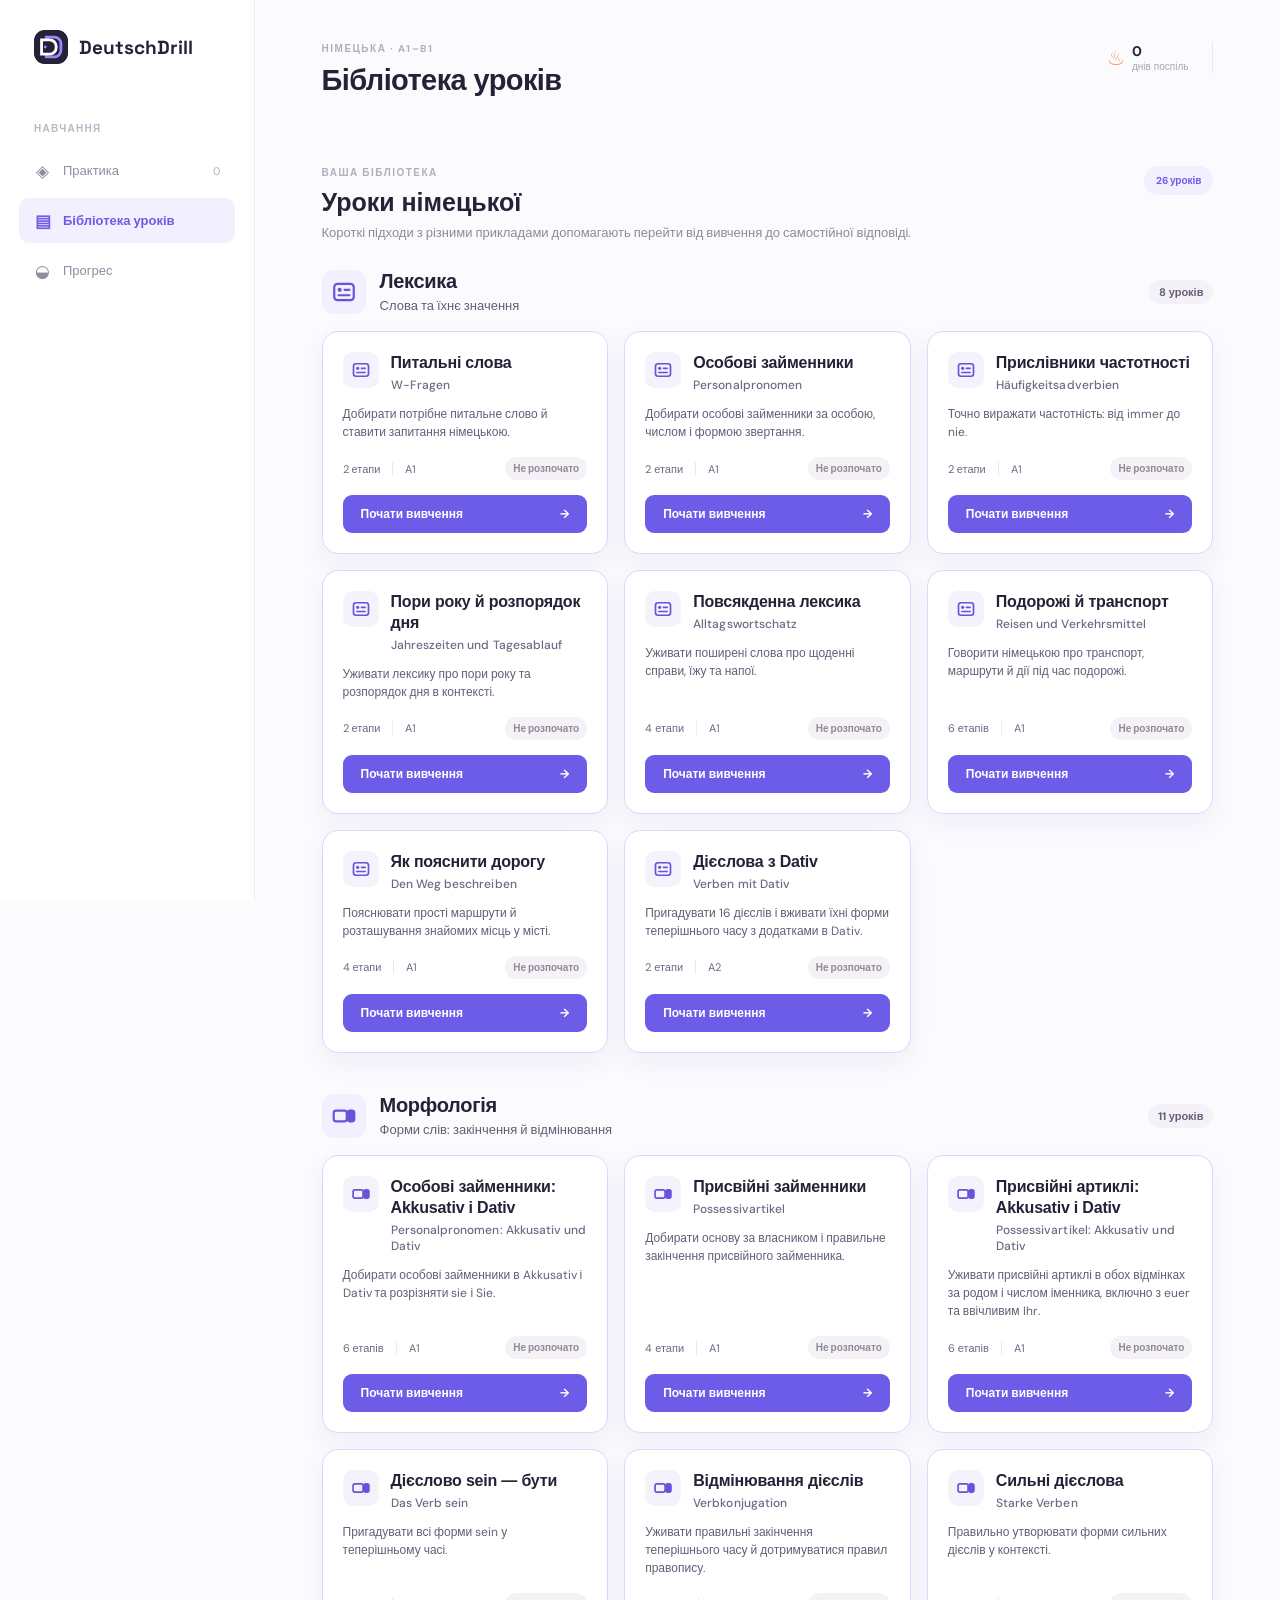
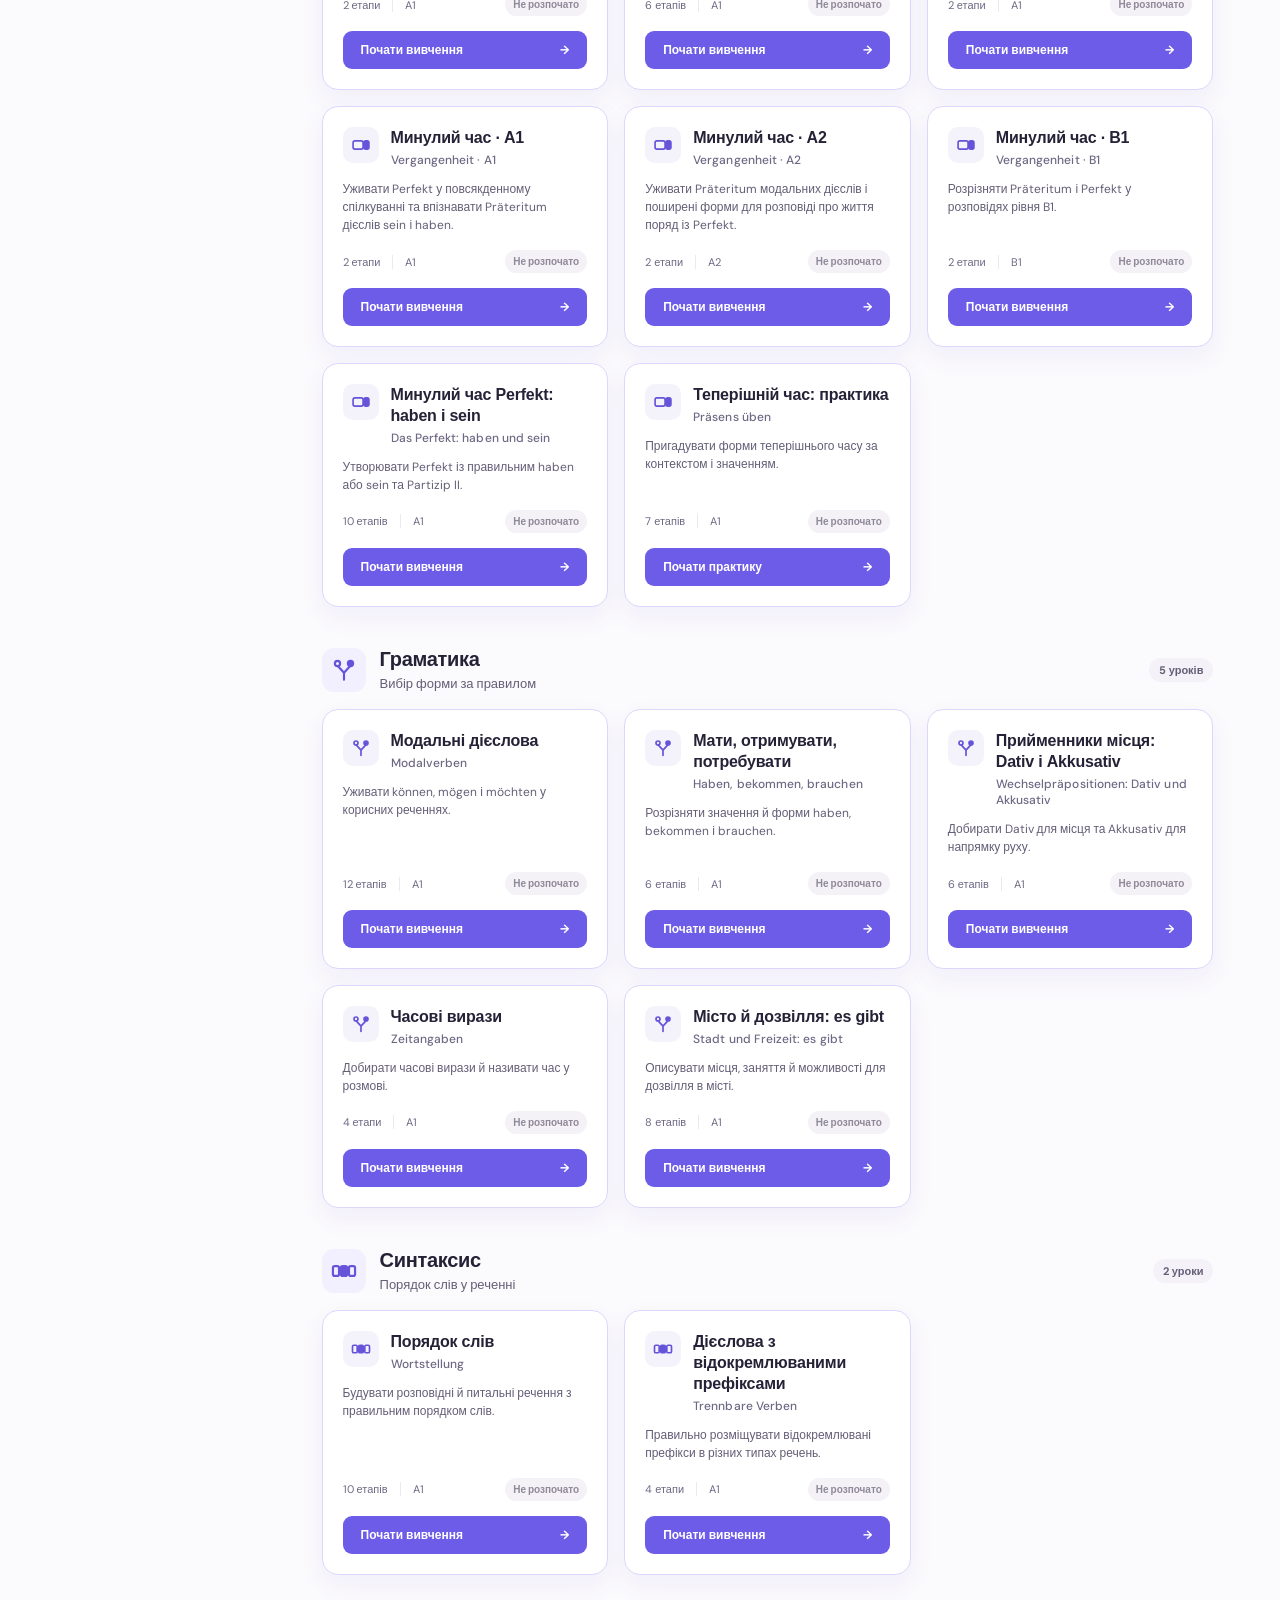
==== commit 7614d235: "Add frequency bar, clock, vocabulary pictures and library class map Phase 4: frequency bar (7A) and " ====
--- a/index.html
+++ b/index.html
@@ -97,8 +97,11 @@
                 <figure class="card-illustration" id="card-illustration" hidden aria-hidden="true">
                   <svg id="card-illustration-art" viewBox="0 0 240 128" focusable="false"></svg>
                 </figure>
+                <figure class="card-clock" id="card-clock" hidden></figure>
+                <figure class="card-picture" id="card-picture" hidden aria-hidden="true"></figure>
                 <h3 id="question-word">Warum?</h3>
                 <p class="translation" id="translation">Чому?</p>
+                <figure class="card-frequency" id="card-frequency" hidden></figure>
                 <p class="noun-gender" id="noun-gender" lang="uk" hidden></p>
                 <p class="prompt-support" id="prompt-support" hidden></p>
                 <p class="feedback-outcome" id="feedback-outcome" hidden role="status" aria-live="polite">
@@ -154,7 +157,7 @@
 
       <section id="library-view" class="view">
         <div class="library-header"><div><p class="eyebrow">ВАША БІБЛІОТЕКА</p><h2>Уроки німецької</h2><p>Короткі підходи з різними прикладами допомагають перейти від вивчення до самостійної відповіді.</p></div><span class="library-total" id="library-total"></span></div>
-        <div class="section-grid" id="section-grid"></div>
+        <div class="library-groups" id="section-grid"></div>
       </section>
       <section id="progress-view" class="view hidden" aria-labelledby="progress-heading">
         <div class="progress-header">
--- a/styles.css
+++ b/styles.css
@@ -152,3 +152,26 @@
 .flashcard.long-prompt .card-body h3{font-size:26px;line-height:1.25;letter-spacing:-.5px}
 .card-illustration{width:min(252px,100%);margin:12px auto 10px}.card-illustration svg{display:block;width:100%;height:auto;filter:drop-shadow(0 8px 12px rgba(78,65,130,.08))}.illustrated-card{min-height:480px}.illustrated-card .w-badge{width:fit-content;min-width:58px;padding:0 12px;font-size:16px}.scene-background{fill:#f7f5ff}.scene-shadow{fill:#dcd8eb;opacity:.55}.scene-room{fill:#fdfcff;stroke:#ded9ef;stroke-width:2.5}.scene-floor{fill:none;stroke:#bcb5d0;stroke-width:3;stroke-linecap:round}.scene-line,.scene-handle,.scene-cord,.scene-stem,.scene-plant{fill:none;stroke:#554e67;stroke-width:3;stroke-linecap:round;stroke-linejoin:round}.scene-detail,.scene-window-line{fill:none;stroke:#9a92b1;stroke-width:2.4;stroke-linecap:round}.scene-cabinet,.scene-chair,.scene-table,.scene-bed,.scene-sofa{fill:#d9d2ff;stroke:#7162d4;stroke-width:3}.scene-drawer,.scene-paper,.scene-pillow{fill:#fff;stroke:#8a80b7;stroke-width:2.5}.scene-book,.scene-vase,.scene-lamp,.scene-dog,.scene-bag,.scene-frame,.scene-bench{fill:#ffc581;stroke:#c96c38;stroke-width:3;stroke-linejoin:round}.scene-photo,.scene-door{fill:#7465d8}.scene-picture{fill:#eaf7ff;stroke:#6ba9ed;stroke-width:2.5}.scene-sun,.scene-flower{fill:#ffd86b;stroke:#d69036;stroke-width:2}.scene-mountain{fill:none;stroke:#7062c7;stroke-width:2.5;stroke-linecap:round;stroke-linejoin:round}.scene-sheet,.scene-cushion{fill:#e8f6ff;stroke:#6ba9ed;stroke-width:3}.scene-glow{fill:none;stroke:#f2ae52;stroke-width:2;stroke-linecap:round;opacity:.7}.scene-eye{fill:#554e67}.scene-house{fill:#fff1df;stroke:#cc7241;stroke-width:3}.scene-roof{fill:none;stroke:#7162d4;stroke-width:7;stroke-linecap:round;stroke-linejoin:round}.scene-window{fill:#dff4ff;stroke:#6ba9ed;stroke-width:2.5}.scene-road{fill:none;stroke:#c5bfd6;stroke-width:8;stroke-linecap:round}.scene-car{fill:#8a7bea;stroke:#5546b8;stroke-width:3}.scene-car-window{fill:#dff4ff;stroke:#5546b8;stroke-width:2.5}.scene-wheel{fill:#554e67;stroke:#fff;stroke-width:2}.scene-person-one{fill:#ffc581;stroke:#c96c38;stroke-width:3}.scene-person-two{fill:#8fd7bf;stroke:#329675;stroke-width:3}.scene-bag{fill:#9d8ff0;stroke:#5b4fc0;stroke-width:3}.scene-key-ring,.scene-key{fill:none;stroke:#e79732;stroke-width:4;stroke-linecap:round;stroke-linejoin:round}.scene-arrow{fill:none;stroke:#e05f72;stroke-width:3.5;stroke-linecap:round;stroke-dasharray:5 5}.scene-arrow-head{fill:none;stroke:#e05f72;stroke-width:3.5;stroke-linecap:round;stroke-linejoin:round}.scene-car-behind{opacity:.9}@media(max-width:700px){.card-illustration{width:215px;margin:10px auto 8px}.illustrated-card{min-height:0}}
 .lesson-title-de{color:#6f6884;font-weight:500;letter-spacing:.005em}.library-section .lesson-title-de{margin:-4px 0 9px;color:#6f6884;font-size:12px;line-height:1.35}.lesson-progress-card .lesson-title-de{margin:-2px 0 5px;font-size:11px;line-height:1.35}
+/* Space Grotesk and DM Sans have no Cyrillic glyphs; without a fallback, Ukrainian headings rendered in a serif font. */
+:root{--ui-font:-apple-system,BlinkMacSystemFont,"Segoe UI",Roboto,sans-serif}
+.topbar h1,.library-header h2,.section-title h3,.progress-header h2,.progress-section-heading h3,.lesson-progress-card h4,.review-focus h3,.empty-view h2,.celebration-card strong,.lesson-path-heading h2,.deck-guide h2,.card-body h3,.chart-labels strong,.lesson-progress-details strong{font-family:var(--ui-font)}
+.brand,.card-number,.stat strong,.progress-metrics strong,.progress-summary strong,.w-badge,.guide-rule-number{font-family:"Space Grotesk",var(--ui-font)}
+/* Library: lessons grouped by class in course-path order (visual design 11A). */
+.library-groups{display:grid;gap:40px}
+.library-group-header{display:grid;grid-template-columns:44px minmax(0,1fr) auto;column-gap:14px;align-items:center;margin:0 0 16px}
+.library-group-header h3{margin:0;font:600 20px/1.25 var(--ui-font);letter-spacing:-.3px}
+.library-group-header p{margin:3px 0 0;color:#655e77;font-size:13px;line-height:1.4}
+.library-group-count{background:#f4f2f8;color:#655e77;border-radius:20px;padding:5px 10px;font-size:11px;font-weight:700;white-space:nowrap}
+.class-glyph{display:grid;place-items:center;width:44px;height:44px;border-radius:12px;background:var(--lavender);color:#6554d9}
+.class-glyph svg{width:26px;height:26px;fill:none;stroke:currentColor;stroke-width:2;stroke-linecap:round;stroke-linejoin:round}
+.library-section{padding:20px}
+.library-section .section-card-top{display:grid;grid-template-columns:36px minmax(0,1fr);column-gap:12px;align-items:start}
+.library-section .class-glyph{width:36px;height:36px;border-radius:10px;background:#f4f2fb}
+.library-section .class-glyph svg{width:20px;height:20px}
+.library-section h4{margin:1px 0 3px;font:600 16px/1.3 var(--ui-font);letter-spacing:-.2px}
+.library-section .lesson-title-de{margin:0}
+.library-section .section-outcome{margin:12px 0 0;color:#655e77;font-size:12px;line-height:1.5}
+.section-footer{display:flex;align-items:center;justify-content:space-between;gap:10px;margin-top:auto;padding-top:16px}
+.library-section .section-meta{margin:0;padding:0;color:#6f6884;font-size:11px}
+.library-section .status-badge{font-size:10px;white-space:nowrap}
+@media (max-width:359px){.library-group-header{grid-template-columns:40px minmax(0,1fr);column-gap:12px}.library-group-header .class-glyph{width:40px;height:40px}.library-group-count{grid-column:2;justify-self:start;margin-top:6px}.library-section{padding:16px}}
--- a/lesson-journey.css
+++ b/lesson-journey.css
@@ -347,6 +347,11 @@
   color: var(--lesson-muted);
 }
 
+/* A wide table must not stretch the rule column, or the rule text beside it is clipped. */
+.deck-guide .guide-rule-text {
+  grid-template-columns: minmax(0, 1fr);
+}
+
 .deck-guide .guide-rule-formula {
   padding: 0;
   border: 0;
@@ -358,22 +363,27 @@
 .card-stage .card-body {
   margin: auto 0;
   padding-top: 30px;
-}
-
+  container-type: inline-size;
+}
+
+/* --fit-chars is the longest run that cannot wrap; .6em per letter covers the widest long words in the course,
+   so a long headword shrinks to the card width instead of overflowing or breaking mid-word. */
 .card-stage #question-word {
+  --headword-size: 60px;
   margin: 0;
-  font: 600 60px/1.2 var(--lesson-font);
+  font: 600 var(--headword-size)/1.2 var(--lesson-font);
+  font-size: min(var(--headword-size), 100cqi / (var(--fit-chars, 1) * .6));
   letter-spacing: -.035em;
   overflow-wrap: anywhere;
   text-wrap: balance;
 }
 
 .card-stage .practice-card #question-word {
-  font-size: 44px;
+  --headword-size: 44px;
 }
 
 .card-stage .long-prompt #question-word {
-  font-size: 32px;
+  --headword-size: 32px;
   letter-spacing: -.02em;
 }
 
@@ -783,11 +793,11 @@
 
   .card-stage #question-word,
   .card-stage .practice-card #question-word {
-    font-size: 40px;
+    --headword-size: 40px;
   }
 
   .card-stage .long-prompt #question-word {
-    font-size: 28px;
+    --headword-size: 28px;
   }
 
   .card-stage .translation {
@@ -936,7 +946,8 @@
   background: var(--g);
 }
 
-.card-stage #question-word .headword-noun {
+.card-stage #question-word .headword-noun,
+.card-stage #question-word .text-run {
   white-space: nowrap;
 }
 
@@ -1012,6 +1023,7 @@
   width: 100%;
   max-width: 320px;
   margin: 18px auto 0;
+  container-type: inline-size;
 }
 
 .card-stage .card-paradigm figcaption,
@@ -1074,6 +1086,11 @@
   color: var(--ink);
 }
 
+/* One size per strip, set by its longest form: a tile is a third of the strip minus gaps, border and air. */
+.card-stage .case-strip.forms .case-tile-ending {
+  font-size: min(17px, ((100cqi - 16px) / 3 - 12px) / (var(--fit-chars, 1) * .64));
+}
+
 .case-strip.forms .form-stem {
   color: var(--lesson-muted);
 }
@@ -1235,6 +1252,205 @@
   font: 700 17px/1.25 var(--lesson-font, inherit);
 }
 
+/* Frequency: a 0–100 % bar; the eight labels alternate above and below so they fit on a phone. */
+.card-stage .card-frequency {
+  width: 100%;
+  max-width: 380px;
+  margin: 14px auto 0;
+}
+
+.card-stage .card-frequency figcaption,
+.card-stage .card-clock figcaption {
+  color: var(--lesson-accent);
+  font-size: 14px;
+  font-weight: 700;
+  text-align: center;
+}
+
+.card-stage .card-frequency figcaption {
+  margin-bottom: 8px;
+}
+
+.frequency-scale {
+  position: relative;
+  padding: 0 24px;
+}
+
+.frequency-scale.labelled {
+  padding-top: 26px;
+  padding-bottom: 26px;
+}
+
+.frequency-track {
+  position: relative;
+  height: 10px;
+  border-radius: 999px;
+  background: #ebe8f3;
+}
+
+.frequency-fill {
+  position: absolute;
+  top: 0;
+  bottom: 0;
+  left: 0;
+  width: var(--frequency);
+  border-radius: inherit;
+  background: linear-gradient(90deg, #d9d3ff, var(--lesson-accent));
+}
+
+.frequency-tick {
+  position: absolute;
+  top: 2px;
+  bottom: 2px;
+  left: var(--at);
+  width: 2px;
+  margin-left: -1px;
+  border-radius: 1px;
+  background: rgba(255, 255, 255, .9);
+}
+
+.frequency-marker {
+  position: absolute;
+  top: 50%;
+  left: var(--frequency);
+  width: 20px;
+  height: 20px;
+  margin: -10px 0 0 -10px;
+  border: 3px solid #fff;
+  border-radius: 50%;
+  background: var(--lesson-accent);
+  box-shadow: 0 1px 4px rgba(60, 40, 140, .35);
+}
+
+.frequency-steps {
+  position: absolute;
+  inset: 0 24px;
+  margin: 0;
+  padding: 0;
+  list-style: none;
+}
+
+.frequency-step {
+  position: absolute;
+  left: var(--at);
+  padding: 1px 5px;
+  border-radius: 6px;
+  color: var(--lesson-muted);
+  font-size: 12px;
+  font-weight: 600;
+  line-height: 16px;
+  white-space: nowrap;
+  transform: translateX(-50%);
+}
+
+.frequency-step:nth-child(odd) {
+  bottom: 0;
+}
+
+.frequency-step:nth-child(even) {
+  top: 0;
+}
+
+.frequency-step.active {
+  background: #efecff;
+  color: var(--lesson-accent);
+  font-weight: 800;
+}
+
+.frequency-ends {
+  display: flex;
+  justify-content: space-between;
+  margin-top: 6px;
+  color: var(--lesson-muted);
+  font-size: 12px;
+  font-weight: 600;
+}
+
+/* Clock: the hands show the prompt time; the shaded sector is the span German counts (nach, vor, halb). */
+.card-stage .card-clock {
+  width: fit-content;
+  margin: 2px auto 10px;
+}
+
+.card-stage .card-clock svg {
+  display: block;
+  width: 132px;
+  height: auto;
+  margin: 0 auto;
+}
+
+.card-stage .card-clock figcaption {
+  margin-top: 4px;
+  white-space: nowrap;
+}
+
+/* Vocabulary picture: one flat icon above the word; it carries meaning only, never the German form. */
+.card-stage .card-picture {
+  width: fit-content;
+  margin: 2px auto 10px;
+}
+
+.card-stage .card-picture img {
+  display: block;
+  width: 96px;
+  height: 96px;
+  margin: 0 auto;
+  user-select: none;
+}
+
+.clock-ring {
+  fill: #fff;
+  stroke: #e1ddeb;
+  stroke-width: 3;
+}
+
+.clock-sector {
+  fill: #efecff;
+  stroke: var(--lesson-accent);
+  stroke-opacity: .45;
+  stroke-width: 1.2;
+}
+
+.clock-tick {
+  stroke: #b9b3c9;
+  stroke-linecap: round;
+  stroke-width: 1.6;
+}
+
+.clock-tick.major {
+  stroke: #5b5470;
+  stroke-width: 2.6;
+}
+
+.clock-number {
+  fill: #5b5470;
+  font: 700 11px var(--lesson-font, sans-serif);
+  text-anchor: middle;
+  dominant-baseline: central;
+  paint-order: stroke;
+  stroke: #fff;
+  stroke-width: 3.5px;
+  stroke-linejoin: round;
+}
+
+.clock-hand {
+  stroke-linecap: round;
+}
+
+.clock-hand-hour {
+  stroke: var(--ink, #252136);
+  stroke-width: 5;
+}
+
+.clock-hand-minute {
+  stroke: var(--lesson-accent);
+  stroke-width: 3.5;
+}
+
+.clock-center {
+  fill: var(--ink, #252136);
+}
+
 .grammar-table {
   width: 100%;
   border-collapse: separate;
@@ -1342,6 +1558,28 @@
     padding: 5px 9px;
   }
 
+  .frequency-scale {
+    padding: 0 20px;
+  }
+
+  .frequency-steps {
+    inset: 0 20px;
+  }
+
+  .frequency-step {
+    padding: 1px 3px;
+    font-size: 11px;
+  }
+
+  .card-stage .card-clock svg {
+    width: 116px;
+  }
+
+  .card-stage .card-picture img {
+    width: 76px;
+    height: 76px;
+  }
+
   .grammar-table {
     border-spacing: 3px;
     font-size: 14px;
@@ -1352,3 +1590,74 @@
     padding: 5px 3px;
   }
 }
+
+/* Phone widths: the rule column is about 250px, so the comparison table tightens to fit beside its number. */
+@media (max-width: 420px) {
+  .guide-table {
+    border-spacing: 2px;
+    font-size: 13px;
+  }
+
+  .guide-table th[scope="col"],
+  .guide-table th[scope="row"] {
+    font-size: 12px;
+  }
+
+  .guide-table th,
+  .guide-table td {
+    padding: 4px 2px;
+  }
+}
+
+/* Narrow phones (320px): a long Ukrainian word in the title or card label must not run under the buttons beside it. */
+@media (max-width: 359px) {
+  .lesson-topbar {
+    gap: 8px;
+    padding-inline: 14px;
+  }
+
+  .lesson-identity h1 {
+    font-size: 16px;
+    overflow-wrap: anywhere;
+  }
+
+  .lesson-library-button {
+    gap: 4px;
+    padding-inline: 8px;
+    font-size: 14px;
+  }
+
+  .lesson-focus {
+    padding-inline: 14px;
+  }
+
+  .card-stage .flashcard {
+    padding-inline: 16px;
+  }
+
+  .card-stage .card-top {
+    gap: 4px;
+    font-size: 14px;
+  }
+
+  .card-stage #category-label {
+    min-width: 0;
+    overflow-wrap: anywhere;
+  }
+
+  .guide-toggle {
+    gap: 4px;
+    padding-inline: 2px;
+    font-size: 15px;
+  }
+
+  .card-stage .bookmark {
+    width: 40px;
+  }
+
+  /* The table also uses the empty space under the rule number (28px column + 10px gap). */
+  .deck-guide .guide-table {
+    max-width: calc(100% + 38px);
+    margin-left: -38px;
+  }
+}
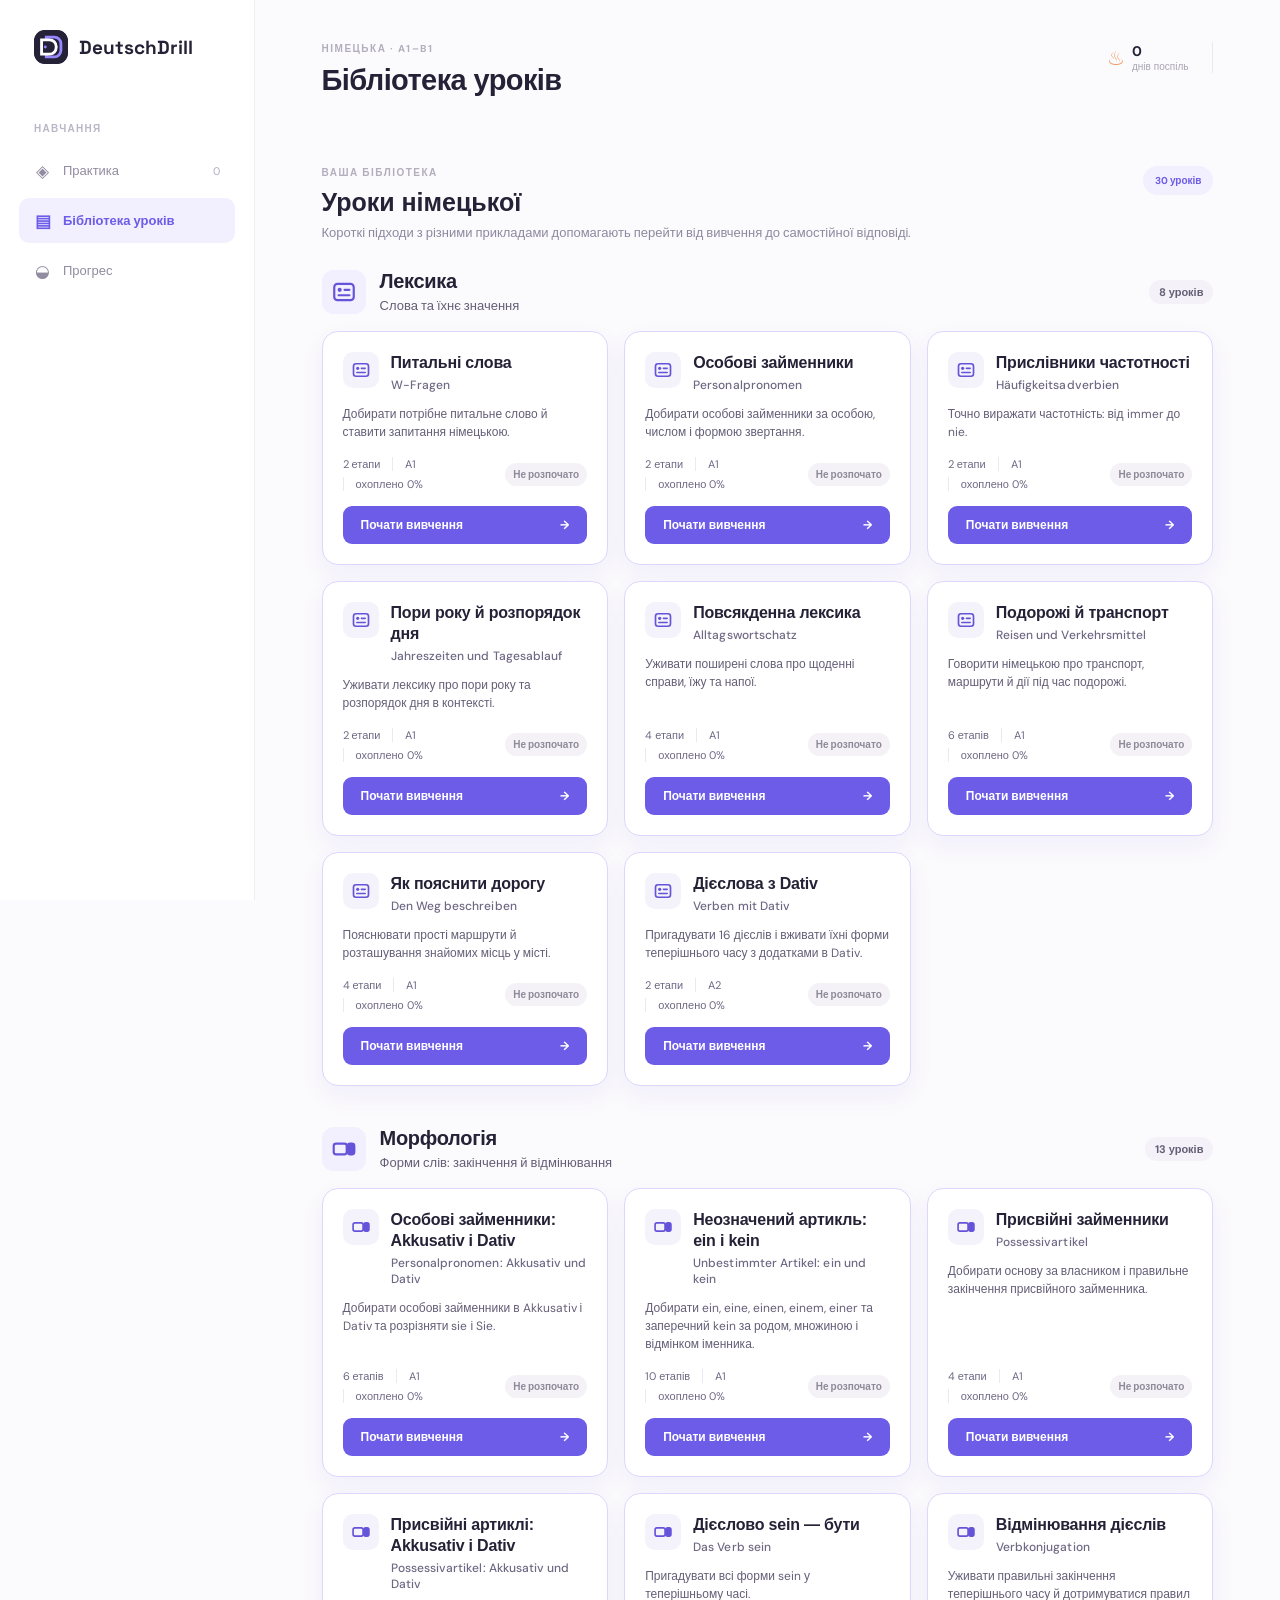
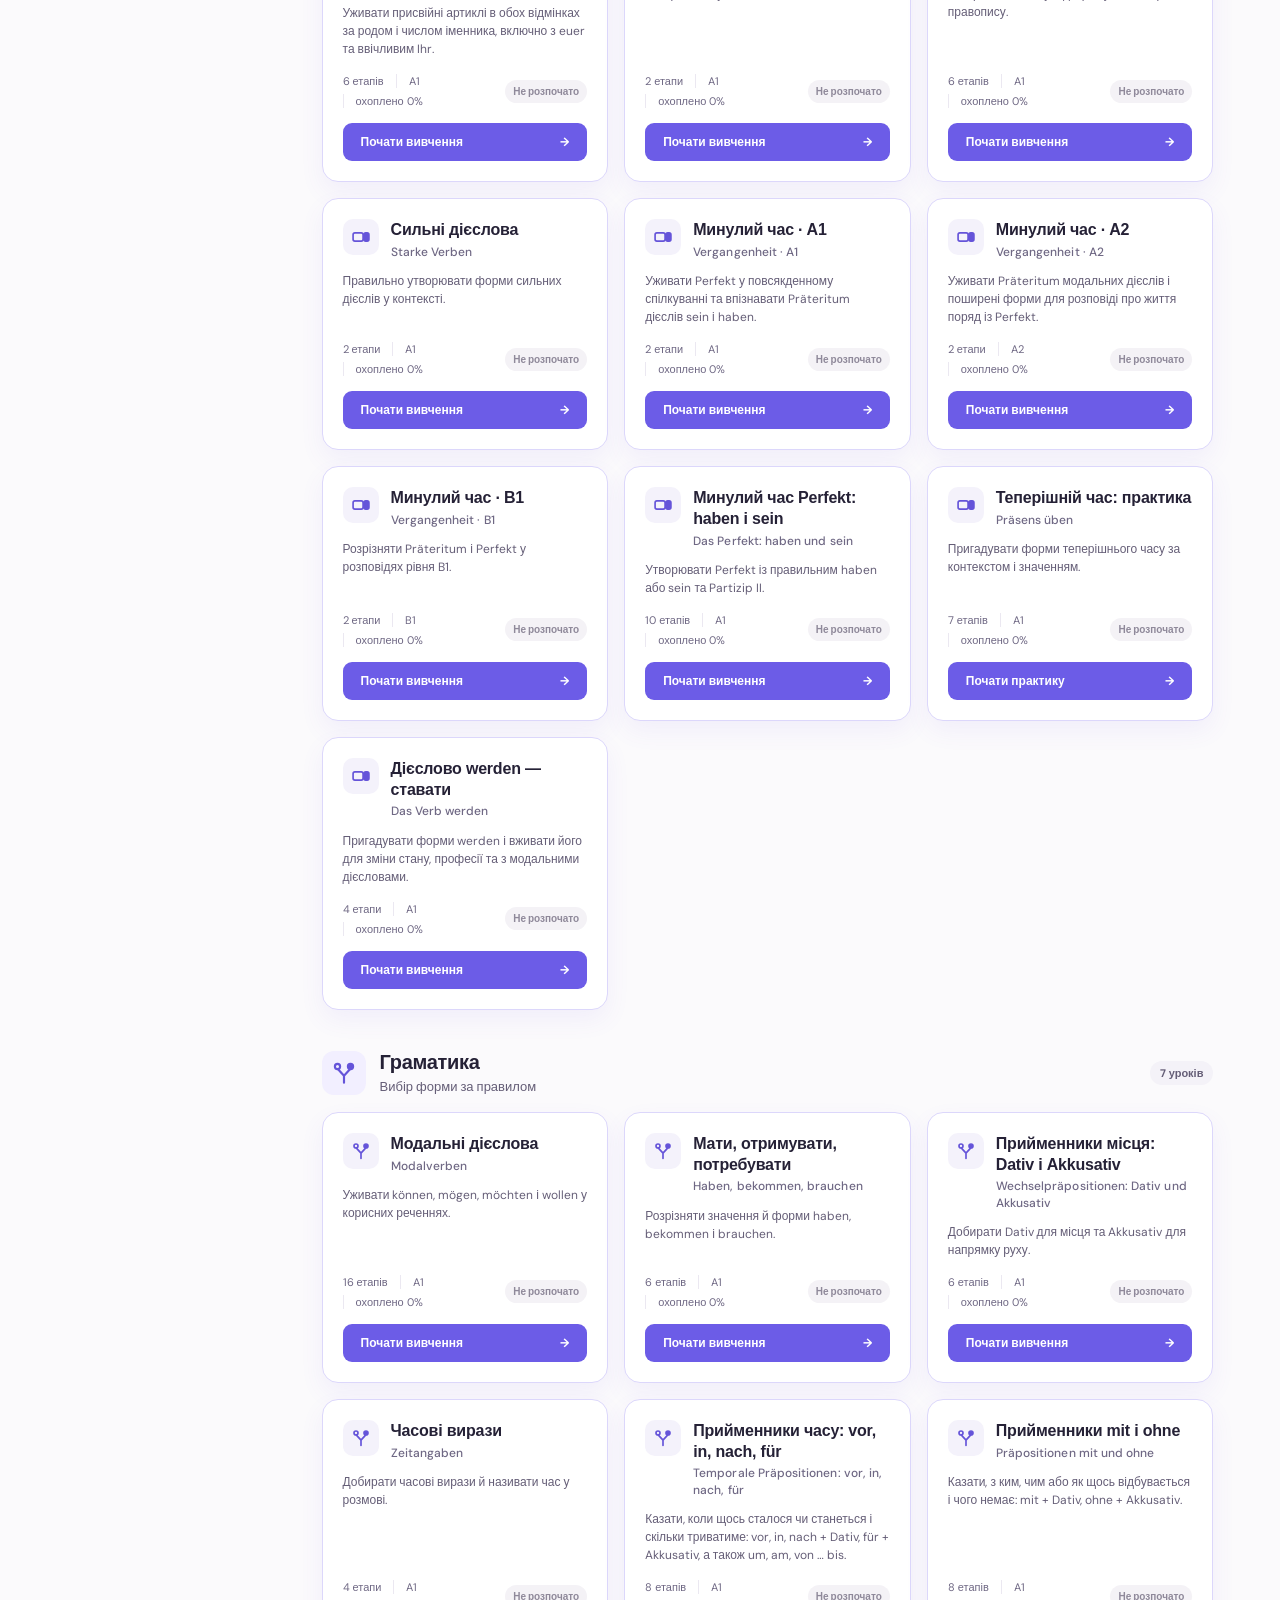
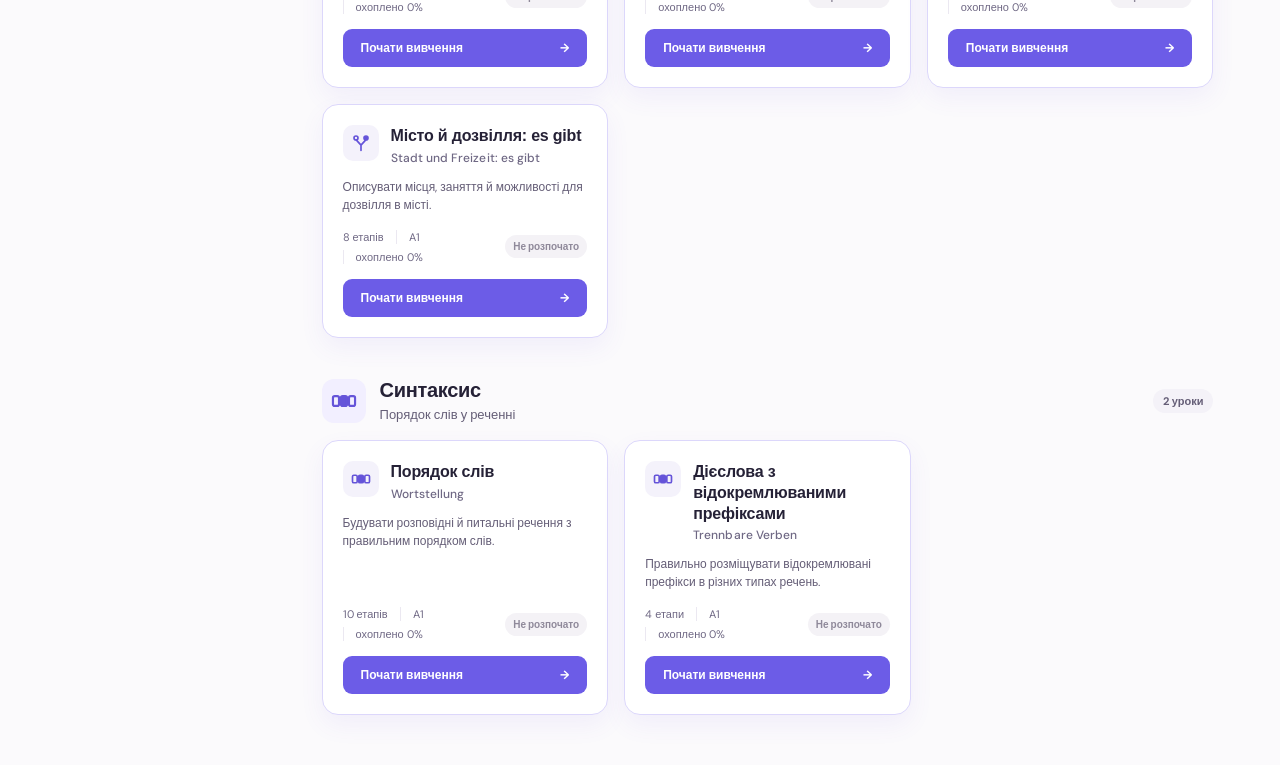
==== commit 7f412595: "Track practice coverage toward 100% per lesson and course Passes stay at 5-9 cards; coverage is deri" ====
--- a/index.html
+++ b/index.html
@@ -171,6 +171,7 @@
           <article><strong id="progress-accuracy">0%</strong><span>точність перших відповідей</span></article>
           <article><strong id="progress-streak">0</strong><span id="progress-streak-label">днів поспіль</span></article>
           <article><strong id="progress-reviewed">0</strong><span>відповідей за тиждень</span></article>
+          <article><strong id="progress-coverage">0%</strong><span id="progress-coverage-label">цілей охоплено</span></article>
         </div>
         <section class="review-focus" aria-labelledby="review-focus-heading">
           <div>
--- a/styles.css
+++ b/styles.css
@@ -1,7 +1,7 @@
 :root{--ink:#252136;--muted:#8e899f;--line:#ebe8f1;--purple:#6c5ce7;--lavender:#f2efff;--orange:#f39b63;--green:#54bf9b;--blue:#6ba9ed}
 *{box-sizing:border-box}body{margin:0;background:#fbfafc;color:var(--ink);font-family:"DM Sans",sans-serif}button{font:inherit;border:0;background:none;color:inherit;cursor:pointer}.app-shell{display:flex;min-height:100vh}.sidebar{width:255px;background:#fff;border-right:1px solid #f0eef4;padding:30px 19px 20px;display:flex;flex-direction:column;flex-shrink:0}.brand{display:flex;align-items:center;gap:11px;text-decoration:none;color:var(--ink);font:700 19px "Space Grotesk";margin:0 15px 58px}.brand-mark{background:var(--ink);color:#fff;width:34px;height:34px;border-radius:11px;display:grid;place-items:center;font-size:20px}.brand-mark span{color:#9587ff}.sidebar-label{font-size:10px;letter-spacing:1.3px;color:#bbb6c7;font-weight:700;margin:0 15px 13px;text-transform:uppercase}.nav{display:grid;gap:5px}.nav-item,.deck-item{height:45px;display:flex;align-items:center;gap:12px;padding:0 15px;border-radius:10px;color:#918ca0;font-size:13px;text-align:left}.nav-item.active{background:var(--lavender);color:var(--purple);font-weight:700}.nav-icon{font-size:17px;width:17px;text-align:center}.nav-count{margin-left:auto;color:#b3adbf;font-size:11px}.decks-label{margin-top:40px}.deck-list{display:grid;gap:6px}.deck-item{padding-left:15px;gap:10px}.deck-item.active{color:var(--ink);font-weight:600}.deck-item span{margin-left:auto;color:#b5b0bd;font-size:11px}.dot{width:8px;height:8px;border-radius:50%;display:inline-block;flex:none}.dot-purple{background:#8174ed}.dot-orange{background:var(--orange)}.dot-blue{background:var(--blue)}.dot-green{background:var(--green)}.sidebar-tip{background:#faf8ff;border:1px solid #eeeaff;border-radius:14px;padding:15px 14px;margin:42px 7px 22px;color:#6f6a7f}.tip-icon{color:#9587f1;font-size:18px;margin-bottom:8px}.sidebar-tip strong{font-size:12px}.sidebar-tip p{font-size:11px;line-height:1.45;margin:5px 0 0;color:#aaa5b5}.profile{border-top:1px solid var(--line);padding:18px 7px 0;display:flex;align-items:center;gap:10px;margin-top:auto}.avatar{background:#f6b48d;color:#fff;width:32px;height:32px;border-radius:50%;display:grid;place-items:center;font-size:11px;font-weight:700}.profile strong{display:block;font-size:12px}.profile small{font-size:10px;color:#aaa5b5}.more{margin-left:auto;color:#aaa5b5;letter-spacing:2px}.main-content{width:min(1220px,calc(100% - 255px));margin:0 auto;padding:42px 5.2vw 50px}.topbar{display:flex;justify-content:space-between;align-items:flex-start}.eyebrow{font-size:10px;letter-spacing:1.5px;color:#b3aebe;font-weight:700;margin:0 0 9px}.topbar h1{font:600 29px "Space Grotesk";margin:0;letter-spacing:-.6px}.top-actions{display:flex;align-items:center;gap:24px}.streak{display:grid;grid-template-columns:auto auto;column-gap:7px;align-items:center;border-right:1px solid var(--line);padding-right:24px}.streak span{color:#f19a62;font-size:20px;grid-row:span 2}.streak strong{font-size:14px}.streak small{color:#aaa5b5;font-size:10px}.icon-button{position:relative;font-size:22px;color:#aaa5b5}.icon-button b{position:absolute;background:#ee8872;width:5px;height:5px;border-radius:50%;right:0;top:2px}.avatar.small{border:0;width:35px;height:35px}#practice-view{margin-top:28px}.progress-track{height:5px;border-radius:8px;background:#eeecf4;overflow:hidden}.progress-track i{display:block;width:0;height:100%;background:var(--purple);border-radius:8px;transition:width .3s}.study-grid{display:grid;grid-template-columns:minmax(0,1fr) 270px;gap:75px;align-items:start}.stage-tools{display:flex;align-items:center;gap:10px}.direction-select{border:1px solid #e1ddef;border-radius:8px;padding:7px 8px;color:#7367d5;background:#fff;font:600 10px "DM Sans";outline:none}.mode-toggle{border:1px solid #dcd7fb;border-radius:8px;padding:7px 10px;color:var(--purple);font-size:10px;font-weight:700}.mode-toggle.active{background:var(--purple);color:#fff}.pill{background:var(--lavender);color:#7367d5;border-radius:20px;padding:7px 11px;font-size:11px;font-weight:700;display:flex;align-items:center;gap:7px}.card-number{font:600 13px "Space Grotesk";color:#6d6780}.card-number em{font-style:normal;color:#b8b3c0;font-weight:500}.flashcard{background:white;border:1px solid #ece9f1;border-radius:19px;min-height:390px;box-shadow:0 12px 35px rgba(55,41,87,.04);padding:25px 29px 19px;display:flex;flex-direction:column;outline:none;transition:transform .2s}.flashcard:focus{border-color:#c8c0fa}.flashcard:focus-visible,.rating-buttons button:focus-visible,.check-button:focus-visible,.mode-toggle:focus-visible,.direction-select:focus-visible{outline:3px solid #c9c1ff;outline-offset:3px}.flashcard.flipped .answer{opacity:1;transform:translateY(0)}.flashcard.flipped .flip-hint{color:var(--purple)}.card-top{display:flex;justify-content:space-between;color:#b5afbf;font-size:10px;letter-spacing:1.2px;font-weight:700}.bookmark{font-size:22px;line-height:10px;color:#bbb5c6;cursor:pointer}.bookmark.saved{color:var(--purple)}.card-body{text-align:center;margin:auto 0}.w-badge{background:#f0edff;color:#796be4;width:45px;height:45px;border-radius:14px;display:grid;place-items:center;font:700 22px "Space Grotesk";margin:0 auto 18px}.card-body h3{font:600 38px "Space Grotesk";margin:0 0 6px;letter-spacing:-1.2px}.translation{color:#aaa5b5;margin:0;font-size:14px}.answer{opacity:0;transform:translateY(8px);transition:.25s;margin:23px auto 0;border-top:1px solid #f0eef3;padding-top:17px;max-width:390px}.answer-label{font-size:10px;text-transform:uppercase;letter-spacing:1px;color:#b3acbf;display:block;margin-bottom:8px}.answer strong{display:block;font-size:14px;font-weight:600}.answer small{display:block;color:#aaa5b5;font-size:11px;margin-top:5px}.verification-panel{display:none;margin:23px auto 0;border-top:1px solid #f0eef3;padding-top:17px;max-width:390px}.verification-panel.visible{display:block}.verification-panel input{display:block;width:100%;border:1px solid #e4e0eb;border-radius:8px;padding:10px 11px;color:var(--ink);font:13px "DM Sans";outline:none}.verification-panel input:focus{border-color:#a69bf1}.check-button{margin-top:9px;background:var(--purple);color:#fff;border-radius:8px;padding:9px 14px;font-size:11px;font-weight:700}.verification-feedback{min-height:16px;margin:9px 0 0;font-size:11px;font-weight:600}.verification-feedback.correct{color:#238d68;background:#e7faf2;border:1px solid #b8ecd8;border-radius:9px;padding:11px 12px;box-shadow:0 4px 12px rgba(84,191,155,.14)}.verification-feedback.incorrect{color:#df796c;background:#fff1ee;border:1px solid #f5d0c8;border-radius:9px;padding:9px 12px}.flip-hint{border-top:1px solid #f4f2f6;padding-top:17px;text-align:center;color:#bbb5c5;font-size:11px}.flip-hint span{font-size:17px;vertical-align:-1px;margin-right:5px}.flip-hint kbd{float:right}.rating{text-align:center;margin-top:24px}.rating>p{color:#aaa5b5;font-size:11px;margin:0 0 11px}.rating-buttons{display:flex;gap:9px;justify-content:center}.rating-buttons button{background:#fff;border:1px solid var(--line);border-radius:10px;width:88px;height:62px;display:grid;grid-template-columns:22px 1fr;align-items:center;text-align:left;padding:7px 9px;transition:.2s}.rating-buttons button:hover{border-color:#c4bdf7;transform:translateY(-2px)}.rating-buttons span{grid-row:span 2;font-size:17px;color:#a19baa}.rating-buttons strong{font-size:11px}.rating-buttons small{color:#b4aebc;font-size:9px}.keyboard-hint{text-align:center;color:#aaa5b5;font-size:10px;margin-top:24px}.keyboard-hint kbd,.flip-hint kbd{border:1px solid #e3e0e8;border-radius:4px;padding:2px 5px;margin:0 5px;color:#9e98aa;font-size:9px}.insights{padding-top:0}.section-title{display:flex;align-items:center;justify-content:space-between;margin:0 0 14px}.section-title h3{font:600 14px "Space Grotesk";margin:0}.section-title button{color:#aaa5b5;font-size:10px}.stats-card,.activity-card{background:#fff;border:1px solid #eeeaf2;border-radius:14px;padding:16px;margin-bottom:30px}.stat{display:flex;align-items:center;gap:12px;padding:8px 0}.stat+.stat{border-top:1px solid #f2f0f5}.stat-icon{width:31px;height:31px;border-radius:10px;display:grid;place-items:center;font-size:15px}.stat-icon.purple{background:#f0edff;color:var(--purple)}.stat-icon.orange{background:#fff1e8;color:var(--orange)}.stat-icon.green{background:#e9faf4;color:var(--green)}.stat strong{font:600 16px "Space Grotesk";display:block}.stat small{font-size:10px;color:#aaa5b5}.chart-labels{display:flex;justify-content:space-between;align-items:end}.chart-labels span{font-size:11px;color:#aaa5b5}.chart-labels strong{font:600 21px "Space Grotesk"}.chart-labels small{font:400 10px "DM Sans";color:#aaa5b5}.chart{height:115px;display:flex;align-items:end;justify-content:space-around;padding-top:18px;gap:7px}.bar{width:14px;height:8%;min-height:4px;background:#e6e2fb;border-radius:5px 5px 2px 2px;position:relative;transition:height .25s}.bar.today{background:var(--purple)}.bar i{position:absolute;top:calc(100% + 8px);left:50%;transform:translateX(-50%);font-style:normal;font-size:8px;color:#b0aab7}.activity-card{padding-bottom:30px}.tip-card{display:flex;gap:12px;background:#fff8ef;border-radius:13px;padding:15px 14px}.tip-card>span{color:#f1a264;font-size:18px}.tip-card strong{font-size:11px}.tip-card p{margin:4px 0 0;color:#9d938c;font-size:10px;line-height:1.45}.hidden{display:none!important}.empty-view{background:#fff;border:1px solid var(--line);border-radius:20px;text-align:center;padding:100px 20px;margin-top:70px}.big-icon{display:grid;place-items:center;margin:auto;width:55px;height:55px;border-radius:16px;background:var(--lavender);color:var(--purple);font-size:25px}.empty-view h2{font:600 25px "Space Grotesk";margin:18px 0 8px}.empty-view p{color:var(--muted);font-size:13px}.primary-button{background:var(--purple);color:#fff;padding:11px 18px;border-radius:9px;font-size:12px;font-weight:700;margin-top:14px}.progress-summary{margin:25px auto 0;background:var(--lavender);width:120px;padding:15px;border-radius:12px}.progress-summary strong{display:block;font:700 24px "Space Grotesk";color:var(--purple)}.progress-summary span{font-size:10px;color:var(--muted)}@media(max-width:900px){.sidebar{width:205px}.main-content{width:calc(100% - 205px);padding:30px}.study-grid{gap:25px}}@media(max-width:700px){.sidebar{display:none}.main-content{width:100%;padding:25px 18px}.topbar h1{font-size:24px}.top-actions{gap:10px}.streak{padding-right:10px}.welcome-row{margin:45px 0 25px;display:block}.study-grid{display:block}.insights{margin-top:40px}.rating-buttons{gap:5px}.rating-buttons button{width:74px}.keyboard-hint{display:none}}
 .library-header{display:flex;justify-content:space-between;align-items:end;margin:69px 0 28px}.library-header h2{font:600 25px "Space Grotesk";margin:0 0 7px}.library-header p:not(.eyebrow){font-size:13px;color:var(--muted);margin:0}.library-total{background:var(--lavender);color:var(--purple);border-radius:20px;padding:8px 12px;font-size:10px;font-weight:700}.section-grid{display:grid;grid-template-columns:repeat(3,minmax(0,1fr));gap:16px}.library-section{background:#fff;border:1px solid var(--line);border-radius:16px;padding:21px;min-height:0;display:flex;flex-direction:column}.library-section.featured{border-color:#dcd7fb;box-shadow:0 10px 25px rgba(108,92,231,.07)}.section-card-top{display:flex;align-items:center;justify-content:space-between}.section-icon{width:40px;height:40px;border-radius:12px;display:grid;place-items:center;font:700 18px "Space Grotesk"}.section-icon.purple{background:var(--lavender);color:var(--purple)}.section-icon.orange{background:#fff1e8;color:var(--orange)}.section-icon.blue{background:#edf5ff;color:var(--blue)}.available-badge,.soon-badge{font-size:9px;font-weight:700;border-radius:12px;padding:5px 8px}.available-badge{background:#e7faf2;color:#3caa83}.soon-badge{background:#f4f2f6;color:#aaa5b5}.library-section h3{font:600 17px "Space Grotesk";margin:20px 0 7px}.library-section p{color:var(--muted);font-size:11px;line-height:1.5;margin:0}.section-meta{display:flex;gap:12px;color:#aaa5b5;font-size:10px;margin-top:18px;padding-top:0}.section-meta span+span{border-left:1px solid var(--line);padding-left:12px}.library-section .primary-button{display:flex;justify-content:space-between;align-items:center;width:100%;margin-top:15px}.secondary-button{width:100%;background:#f6f4f8;color:#b4afbd;border-radius:9px;padding:11px 12px;font-size:11px;font-weight:700;margin-top:15px}@media(max-width:900px){.sidebar{width:205px}.main-content{width:calc(100% - 205px);padding:30px}.study-grid{gap:25px}}@media(max-width:700px){.sidebar{display:none}.main-content{width:100%;padding:25px 18px}.topbar h1{font-size:24px}.top-actions{gap:10px}.streak{padding-right:10px}.study-grid{display:block}.insights{margin-top:40px}.rating-buttons{gap:5px}.rating-buttons button{width:74px}.keyboard-hint{display:none}}
-.progress-header{margin:55px 0 24px}.progress-header h2,.progress-section-heading h3{font:600 25px "Space Grotesk";margin:0 0 7px}.progress-header p:not(.eyebrow){margin:0;color:var(--muted);font-size:13px}.progress-metrics{display:grid;grid-template-columns:repeat(3,minmax(0,1fr));gap:14px}.progress-metrics article,.lesson-progress-card{background:#fff;border:1px solid var(--line);border-radius:15px}.progress-metrics article{padding:20px}.progress-metrics strong{display:block;font:600 28px "Space Grotesk";color:var(--purple)}.progress-metrics span{display:block;margin-top:4px;color:var(--muted);font-size:11px}.review-focus{display:flex;align-items:center;justify-content:space-between;gap:24px;margin:24px 0 34px;padding:22px 24px;background:linear-gradient(120deg,#f5f2ff,#fff);border:1px solid #ddd7fb;border-radius:17px}.review-focus h3{margin:0 0 5px;font:600 18px "Space Grotesk"}.review-focus p:not(.eyebrow){max-width:640px;margin:0;color:#706a7f;font-size:12px;line-height:1.5}.review-focus .primary-button{flex:none;margin:0;white-space:nowrap}.lesson-progress-section{margin-bottom:24px}.progress-section-heading{display:flex;align-items:end;justify-content:space-between;gap:16px;margin-bottom:14px}.progress-section-heading h3{font-size:18px}.progress-section-heading>span{color:#aaa4b5;font-size:10px;font-weight:600;text-align:right}.lesson-progress-list{display:grid;gap:10px}.lesson-progress-card{display:grid;grid-template-columns:minmax(180px,1fr) minmax(190px,auto) auto;align-items:center;gap:24px;padding:17px 19px}.lesson-progress-card h4{margin:0 0 4px;font:600 15px "Space Grotesk"}.lesson-last-practice{color:var(--muted);font-size:10px}.lesson-progress-details{display:grid;grid-template-columns:auto auto;column-gap:7px;align-items:baseline;min-width:190px}.lesson-progress-details strong{grid-row:span 2;font:600 22px "Space Grotesk";color:var(--purple)}.lesson-progress-details span{color:var(--muted);font-size:10px}.lesson-review-button{padding:8px 11px;border:1px solid #dcd7fb;border-radius:8px;color:var(--purple);font-size:10px;font-weight:700;white-space:nowrap}.lesson-review-button:hover{background:var(--lavender)}.lesson-review-button:focus-visible,.review-focus .primary-button:focus-visible{outline:3px solid #c9c1ff;outline-offset:3px}.progress-method{display:flex;gap:12px;padding:17px 18px;background:#fff8ef;border-radius:14px;color:#9d938c}.progress-method>span{color:#f1a264;font-size:19px}.progress-method h3{margin:0 0 3px;color:#695f57;font-size:12px}.progress-method p{margin:0;font-size:11px;line-height:1.5}@media(max-width:700px){.progress-header{margin-top:40px}.progress-metrics{grid-template-columns:1fr}.review-focus{display:block}.review-focus .primary-button{margin-top:14px}.progress-section-heading{align-items:start;display:block}.progress-section-heading>span{display:block;margin-top:5px;text-align:left}.lesson-progress-card{grid-template-columns:1fr;gap:12px}.lesson-progress-details{min-width:0}.lesson-review-button{justify-self:start}}
+.progress-header{margin:55px 0 24px}.progress-header h2,.progress-section-heading h3{font:600 25px "Space Grotesk";margin:0 0 7px}.progress-header p:not(.eyebrow){margin:0;color:var(--muted);font-size:13px}.progress-metrics{display:grid;grid-template-columns:repeat(4,minmax(0,1fr));gap:14px}.progress-metrics article,.lesson-progress-card{background:#fff;border:1px solid var(--line);border-radius:15px}.progress-metrics article{padding:20px}.progress-metrics strong{display:block;font:600 28px "Space Grotesk";color:var(--purple)}.progress-metrics span{display:block;margin-top:4px;color:var(--muted);font-size:11px}.review-focus{display:flex;align-items:center;justify-content:space-between;gap:24px;margin:24px 0 34px;padding:22px 24px;background:linear-gradient(120deg,#f5f2ff,#fff);border:1px solid #ddd7fb;border-radius:17px}.review-focus h3{margin:0 0 5px;font:600 18px "Space Grotesk"}.review-focus p:not(.eyebrow){max-width:640px;margin:0;color:#706a7f;font-size:12px;line-height:1.5}.review-focus .primary-button{flex:none;margin:0;white-space:nowrap}.lesson-progress-section{margin-bottom:24px}.progress-section-heading{display:flex;align-items:end;justify-content:space-between;gap:16px;margin-bottom:14px}.progress-section-heading h3{font-size:18px}.progress-section-heading>span{color:#aaa4b5;font-size:10px;font-weight:600;text-align:right}.lesson-progress-list{display:grid;gap:10px}.lesson-progress-card{display:grid;grid-template-columns:minmax(180px,1fr) minmax(190px,auto) auto;align-items:center;gap:24px;padding:17px 19px}.lesson-progress-card h4{margin:0 0 4px;font:600 15px "Space Grotesk"}.lesson-last-practice{color:var(--muted);font-size:10px}.lesson-progress-details{display:grid;grid-template-columns:auto auto;column-gap:7px;align-items:baseline;min-width:190px}.lesson-progress-details strong{grid-row:span 2;font:600 22px "Space Grotesk";color:var(--purple)}.lesson-progress-details span{color:var(--muted);font-size:10px}.lesson-coverage{grid-column:1 / -1;margin-top:2px}.lesson-review-button{padding:8px 11px;border:1px solid #dcd7fb;border-radius:8px;color:var(--purple);font-size:10px;font-weight:700;white-space:nowrap}.lesson-review-button:hover{background:var(--lavender)}.lesson-review-button:focus-visible,.review-focus .primary-button:focus-visible{outline:3px solid #c9c1ff;outline-offset:3px}.progress-method{display:flex;gap:12px;padding:17px 18px;background:#fff8ef;border-radius:14px;color:#9d938c}.progress-method>span{color:#f1a264;font-size:19px}.progress-method h3{margin:0 0 3px;color:#695f57;font-size:12px}.progress-method p{margin:0;font-size:11px;line-height:1.5}@media(max-width:700px){.progress-header{margin-top:40px}.progress-metrics{grid-template-columns:1fr}.review-focus{display:block}.review-focus .primary-button{margin-top:14px}.progress-section-heading{align-items:start;display:block}.progress-section-heading>span{display:block;margin-top:5px;text-align:left}.lesson-progress-card{grid-template-columns:1fr;gap:12px}.lesson-progress-details{min-width:0}.lesson-review-button{justify-self:start}}
 .section-icon.green{background:#e9faf4;color:var(--green);font-size:13px}.available-badge,.soon-badge{font-size:9px;font-weight:700;border-radius:12px;padding:5px 8px}.available-badge{background:#e7faf2;color:#3caa83}.soon-badge{background:#f4f2f6;color:#aaa5b5}.library-section h3{font:600 17px "Space Grotesk";margin:20px 0 7px}.library-section p{color:var(--muted);font-size:11px;line-height:1.5;margin:0}.section-meta{display:flex;gap:12px;color:#aaa5b5;font-size:10px;margin-top:18px;padding-top:0}.section-meta span+span{border-left:1px solid var(--line);padding-left:12px}.library-section .primary-button{display:flex;justify-content:space-between;align-items:center;width:100%;margin-top:15px}.secondary-button{width:100%;background:#f6f4f8;color:#b4afbd;border-radius:9px;padding:11px 12px;font-size:11px;font-weight:700;margin-top:15px}@media(max-width:900px){.sidebar{width:205px}.main-content{width:calc(100% - 205px);padding:30px}.study-grid{gap:25px}}@media(max-width:700px){.sidebar{display:none}.main-content{width:100%;padding:25px 18px}.topbar h1{font-size:24px}.top-actions{gap:10px}.streak{padding-right:10px}.study-grid{display:block}.insights{margin-top:40px}.rating-buttons{gap:5px}.rating-buttons button{width:74px}.keyboard-hint{display:none}}
 .review-answer-button{margin-top:8px;color:var(--purple);font-size:11px;font-weight:700;text-decoration:underline;text-underline-offset:3px}.review-answer-button[hidden]{display:none}.flip-hint span{font-size:17px;vertical-align:-1px;margin-right:5px}.flip-hint kbd{float:right}.rating{text-align:center;margin-top:24px}.rating>p{color:#aaa5b5;font-size:11px;margin:0 0 11px}.rating-buttons{display:flex;gap:9px;justify-content:center}.rating-buttons button{background:#fff;border:1px solid var(--line);border-radius:10px;width:88px;height:62px;display:grid;grid-template-columns:22px 1fr;align-items:center;text-align:left;padding:7px 9px;transition:.2s}.rating-buttons button:hover{border-color:#c4bdf7;transform:translateY(-2px)}.rating-buttons span{grid-row:span 2;font-size:17px;color:#a19baa}.rating-buttons strong{font-size:11px}.rating-buttons small{color:#b4aebc;font-size:9px}.keyboard-hint{text-align:center;color:#aaa5b5;font-size:10px;margin-top:24px}.keyboard-hint kbd,.flip-hint kbd{border:1px solid #e3e0e8;border-radius:4px;padding:2px 5px;margin:0 5px;color:#9e98aa;font-size:9px}.insights{padding-top:0;align-self:start}.section-title{display:flex;align-items:center;justify-content:space-between;margin:0 0 14px}.section-title h3{font:600 14px "Space Grotesk";margin:0}.section-title button{color:#aaa5b5;font-size:10px}.stats-card,.activity-card{background:#fff;border:1px solid #eeeaf2;border-radius:14px;padding:16px;margin-bottom:30px}.stat{display:flex;align-items:center;gap:12px;padding:8px 0}.stat+.stat{border-top:1px solid #f2f0f5}.stat-icon{width:31px;height:31px;border-radius:10px;display:grid;place-items:center;font-size:15px}.stat-icon.purple{background:#f0edff;color:var(--purple)}.stat-icon.orange{background:#fff1e8;color:var(--orange)}.stat-icon.green{background:#e9faf4;color:var(--green)}.stat strong{font:600 16px "Space Grotesk";display:block}.stat small{font-size:10px;color:#aaa5b5}.chart-labels{display:flex;justify-content:space-between;align-items:end}.chart-labels span{font-size:11px;color:#aaa5b5}.chart-labels strong{font:600 21px "Space Grotesk"}.chart-labels small{font:400 10px "DM Sans";color:#aaa5b5}.chart{height:115px;display:flex;align-items:end;justify-content:space-around;padding-top:18px;gap:7px}.bar{width:14px;background:#e6e2fb;border-radius:5px 5px 2px 2px;position:relative}.bar.today{background:var(--purple)}.bar i{position:absolute;top:calc(100% + 8px);left:50%;transform:translateX(-50%);font-style:normal;font-size:8px;color:#b0aab7}.tip-card{display:flex;gap:12px;background:#fff8ef;border-radius:13px;padding:15px 14px}.tip-card>span{color:#f1a264;font-size:18px}.tip-card strong{font-size:11px}.tip-card p{margin:4px 0 0;color:#9d938c;font-size:10px;line-height:1.45}.hidden{display:none!important}.empty-view{background:#fff;border:1px solid var(--line);border-radius:20px;text-align:center;padding:100px 20px;margin-top:70px}.big-icon{display:grid;place-items:center;margin:auto;width:55px;height:55px;border-radius:16px;background:var(--lavender);color:var(--purple);font-size:25px}.empty-view h2{font:600 25px "Space Grotesk";margin:18px 0 8px}.empty-view p{color:var(--muted);font-size:13px}.primary-button{background:var(--purple);color:#fff;padding:11px 18px;border-radius:9px;font-size:12px;font-weight:700;margin-top:14px}.progress-summary{margin:25px auto 0;background:var(--lavender);width:120px;padding:15px;border-radius:12px}.progress-summary strong{display:block;font:700 24px "Space Grotesk";color:var(--purple)}.progress-summary span{font-size:10px;color:var(--muted)}@media(max-width:900px){.sidebar{width:205px}.main-content{width:calc(100% - 205px);padding:30px}.study-grid{gap:25px}}@media(max-width:700px){.sidebar{display:none}.main-content{width:100%;padding:25px 18px}.topbar h1{font-size:24px}.top-actions{gap:10px}.streak{padding-right:10px}.welcome-row{margin:45px 0 25px;display:block}.study-grid{display:block}.insights{margin-top:40px}.rating-buttons{gap:5px}.rating-buttons button{width:74px}.keyboard-hint{display:none}}
  .activity-card{padding-bottom:42px}
@@ -17,7 +17,7 @@
 .guide-rules-heading{display:flex;align-items:center;justify-content:space-between;margin-bottom:9px;color:#716b7e;font-size:10px;font-weight:700;letter-spacing:.7px;text-transform:uppercase}
 .guide-rule-count{color:#aaa5b5;font-size:9px;font-weight:600;letter-spacing:0;text-transform:none}
 #deck-guide-rules{display:grid;gap:8px;margin:0;padding:0;list-style:none}
-#deck-guide-rules li{display:grid;grid-template-columns:28px minmax(0,1fr);align-items:start;gap:10px;padding:11px 12px;border:1px solid #eeeaf8;border-radius:11px;background:rgba(255,255,255,.78);color:#5f596c;font-size:11px;line-height:1.55}
+#deck-guide-rules>li{display:grid;grid-template-columns:28px minmax(0,1fr);align-items:start;gap:10px;padding:11px 12px;border:1px solid #eeeaf8;border-radius:11px;background:rgba(255,255,255,.78);color:#5f596c;font-size:11px;line-height:1.55}
 .guide-rule-number{display:grid;place-items:center;width:25px;height:25px;border-radius:8px;background:#f0edff;color:var(--purple);font:700 10px "Space Grotesk"}
 .guide-rule-text{padding-top:3px}
 .guide-rule-text{display:grid;gap:5px;padding-top:1px}
@@ -40,7 +40,7 @@
 .deck-guide details[open] .guide-content{border-top:1px solid #eeeaf8}
 @media(max-width:700px){.guide-summary{padding:16px 17px}.guide-content{padding:0 17px 17px}.guide-title{font-size:17px}.guide-summary-action{font-size:9px}.guide-summary-action .guide-chevron{width:22px;height:22px}}
 @media(prefers-reduced-motion:reduce){.guide-chevron{transition:none}}.original-question strong{display:block;font-size:14px;font-weight:600}
-.deck-guide{margin:0 0 15px;padding:19px 21px;background:#fff;border:1px solid #e5e0fa;border-radius:16px;box-shadow:0 8px 24px rgba(108,92,231,.05)}.deck-guide .eyebrow{margin-bottom:6px}.deck-guide h2{margin:0 0 6px;font:600 18px "Space Grotesk"}.deck-guide>p:not(.eyebrow){margin:0;color:var(--muted);font-size:12px;line-height:1.5}.deck-guide ul{display:grid;gap:7px;margin:14px 0 0;padding:0;list-style:none}.deck-guide li{position:relative;padding-left:16px;color:#625d70;font-size:11px;line-height:1.45}.deck-guide li::before{content:"";position:absolute;top:.5em;left:0;width:6px;height:6px;background:var(--purple);border-radius:50%}.original-question strong{display:block;font-size:14px;font-weight:600}
+.deck-guide{margin:0 0 15px;padding:19px 21px;background:#fff;border:1px solid #e5e0fa;border-radius:16px;box-shadow:0 8px 24px rgba(108,92,231,.05)}.deck-guide .eyebrow{margin-bottom:6px}.deck-guide h2{margin:0 0 6px;font:600 18px "Space Grotesk"}.deck-guide>p:not(.eyebrow){margin:0;color:var(--muted);font-size:12px;line-height:1.5}.deck-guide :where(#deck-guide-rules){display:grid;gap:7px;margin:14px 0 0;padding:0;list-style:none}.deck-guide :where(#deck-guide-rules>li){position:relative;padding-left:16px;color:#625d70;font-size:11px;line-height:1.45}.deck-guide :where(#deck-guide-rules>li)::before{content:"";position:absolute;top:.5em;left:0;width:6px;height:6px;background:var(--purple);border-radius:50%}.original-question strong{display:block;font-size:14px;font-weight:600}
 .correction-display{margin:9px auto 0;padding:11px 12px;border:1px solid #f5d0c8;border-radius:9px;background:#fffaf8;text-align:left;max-width:390px}.correction-display[hidden]{display:none}.correction-text{color:var(--ink);font-size:14px;line-height:1.8;overflow-wrap:anywhere}.correction-token{display:inline-block}.correction-token.same{color:#686273}.correction-token.wrong{color:#d96f68;text-decoration:line-through;text-decoration-thickness:2px;text-decoration-color:#e58b82}.correction-token.right{color:#238d68;font-weight:700;text-decoration:underline;text-decoration-thickness:1px;text-underline-offset:3px}.correction-change{display:inline-flex;align-items:center;gap:5px}.correction-arrow{color:#aaa1ae;font-size:11px}.correction-legend{display:flex;gap:12px;margin-top:7px;color:#aaa5b5;font-size:9px}.legend-wrong{color:#d96f68}.legend-right{color:#238d68}
 .verification-panel .answer-label[hidden],.verification-panel input[hidden]{display:none}
 .sidebar{position:sticky;top:0;align-self:flex-start;height:100vh;overflow-y:auto}
--- a/lesson-journey.css
+++ b/lesson-journey.css
@@ -310,7 +310,7 @@
   margin: 0;
 }
 
-.deck-guide #deck-guide-rules li {
+.deck-guide #deck-guide-rules > li {
   grid-template-columns: 28px minmax(0, 1fr);
   padding: 12px 0;
   border: 0;
@@ -321,11 +321,11 @@
   line-height: 1.5;
 }
 
-.deck-guide #deck-guide-rules li + li {
+.deck-guide #deck-guide-rules > li + li {
   border-top: 1px solid var(--lesson-line);
 }
 
-.deck-guide #deck-guide-rules li::before {
+.deck-guide #deck-guide-rules > li::before {
   display: none;
 }
 
@@ -358,6 +358,117 @@
   background: none;
   color: var(--lesson-accent);
   font-family: var(--lesson-font);
+}
+
+/* Rule illustration: the card components on a light panel below the formula; tiles wrap and stay centred. */
+.deck-guide .guide-rule-visual {
+  margin: 6px 0 2px;
+  padding: 12px;
+  border-radius: 12px;
+  background: #faf9ff;
+}
+
+.deck-guide .guide-rule-visual .structure-text,
+.deck-guide .guide-rule-visual .structure-comma {
+  font-size: 16px;
+}
+
+/* Side by side when the panel is wide enough, stacked on phones. */
+.deck-guide .guide-rule-visual .auxiliary-choices {
+  grid-template-columns: repeat(auto-fit, minmax(200px, 1fr));
+  max-width: 480px;
+  margin: 0 auto;
+}
+
+.deck-guide .guide-rule-visual .frequency-scale {
+  max-width: 380px;
+  margin: 0 auto;
+}
+
+.deck-guide .guide-visual-items {
+  display: flex;
+  flex-wrap: wrap;
+  justify-content: center;
+  gap: 14px 12px;
+  margin: 0;
+  padding: 0;
+  list-style: none;
+}
+
+.deck-guide .guide-visual-item {
+  display: flex;
+  flex-direction: column;
+  align-items: center;
+  gap: 4px;
+  min-width: 0;
+  text-align: center;
+}
+
+.deck-guide .guide-visual-text {
+  color: var(--ink);
+  font-size: 15px;
+  font-weight: 600;
+  line-height: 1.35;
+}
+
+.deck-guide .guide-visual-clocks .guide-visual-item {
+  width: 120px;
+}
+
+.deck-guide .guide-visual-clocks svg {
+  display: block;
+  width: 96px;
+  height: auto;
+}
+
+.deck-guide .guide-visual-reading {
+  color: var(--lesson-accent);
+  font-size: 14px;
+  font-weight: 700;
+  line-height: 1.35;
+}
+
+.deck-guide .guide-visual-scenes .guide-visual-item {
+  flex: 1 1 180px;
+  max-width: 260px;
+}
+
+.deck-guide .guide-visual-scene,
+.deck-guide .guide-visual-scene svg {
+  display: block;
+  width: 100%;
+  height: auto;
+}
+
+.deck-guide .guide-visual-cue {
+  padding: 1px 10px;
+  border-radius: 8px;
+  background: #efecff;
+  color: var(--lesson-accent);
+  font: 700 14px/1.5 var(--lesson-font);
+}
+
+.deck-guide .guide-visual-pictures .guide-visual-item {
+  min-width: 84px;
+}
+
+.deck-guide .guide-visual-pictures img {
+  display: block;
+  width: 48px;
+  height: 48px;
+  user-select: none;
+}
+
+.deck-guide .guide-visual-label {
+  display: flex;
+  flex-wrap: wrap;
+  justify-content: center;
+  align-items: center;
+  gap: 2px 5px;
+}
+
+.deck-guide .guide-visual-label .noun-gender-separator {
+  color: var(--lesson-muted);
 }
 
 .card-stage .card-body {
@@ -1607,6 +1718,20 @@
   .guide-table td {
     padding: 4px 2px;
   }
+
+  /* An illustration also uses the space under the rule number (28px column + 10px gap). */
+  .deck-guide .guide-rule-visual {
+    margin-left: -38px;
+    padding: 10px 8px;
+  }
+
+  .deck-guide .guide-visual-items {
+    gap: 12px 8px;
+  }
+
+  .deck-guide .guide-visual-pictures .guide-visual-item {
+    min-width: 72px;
+  }
 }
 
 /* Narrow phones (320px): a long Ukrainian word in the title or card label must not run under the buttons beside it. */
